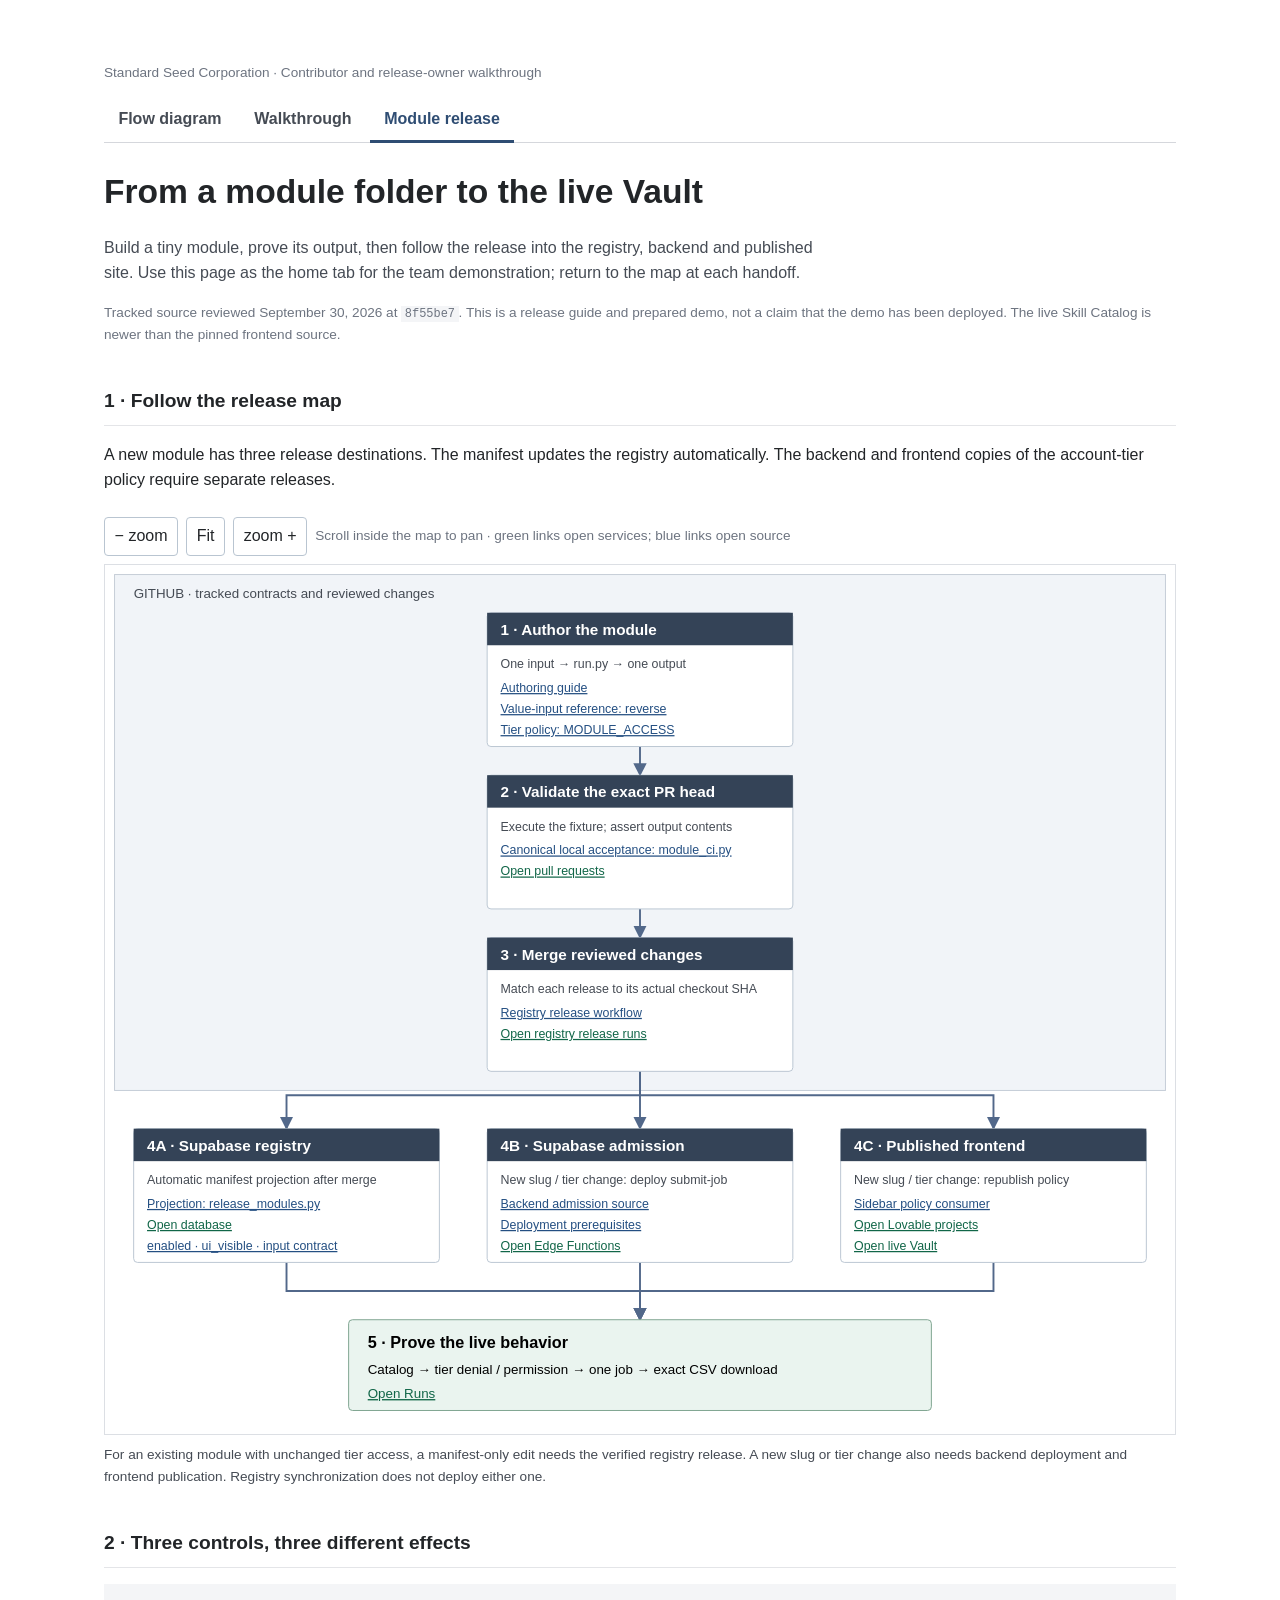
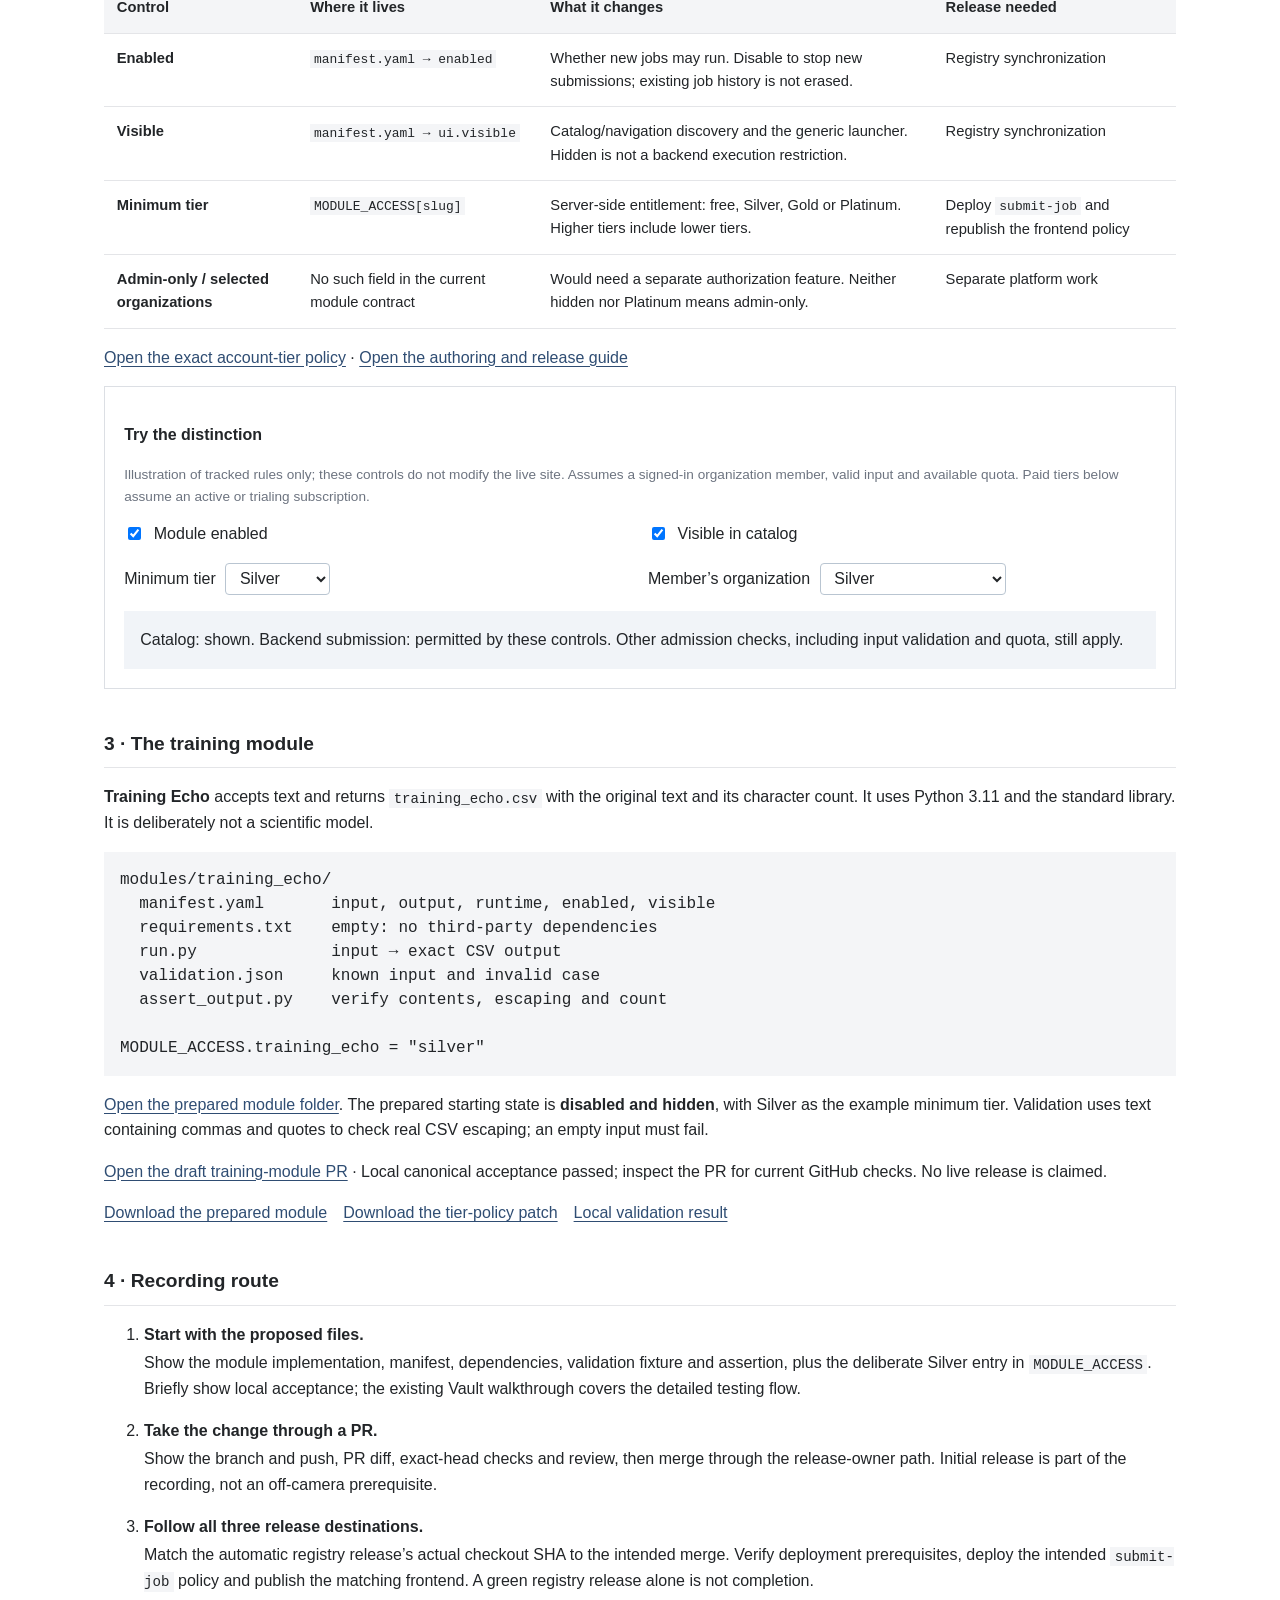
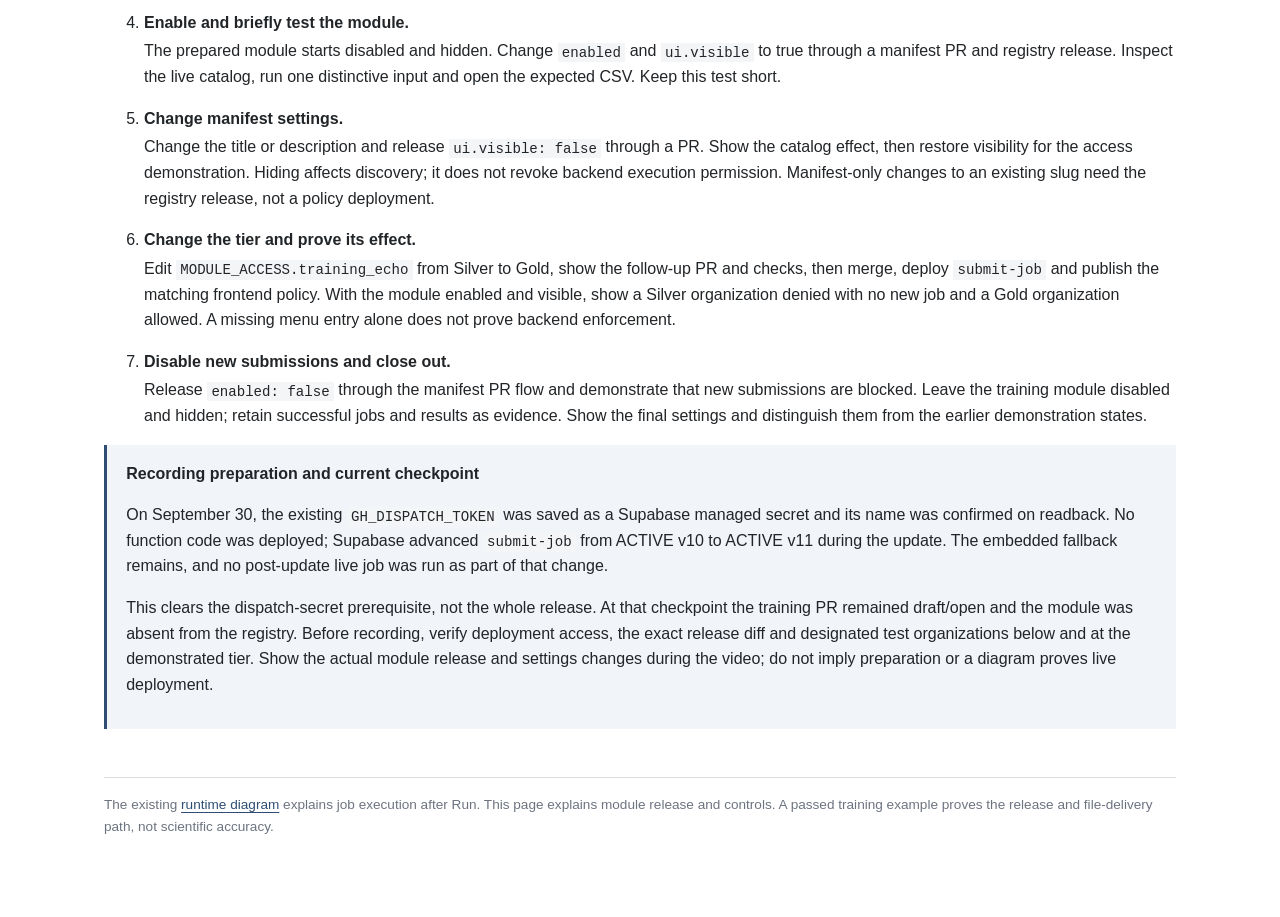
==== module-release.html @ 15306297 "Clarify module recording route and completed secret prerequisite" ====
<!doctype html><html lang="en"><head><meta charset="utf-8"><meta name="viewport" content="width=device-width,initial-scale=1"><title>SSC Vault · Module release</title><link rel="stylesheet" href="navigation.css"><style>*{box-sizing:border-box}html{color-scheme:light;scroll-behavior:smooth}body{margin:0;color:#222528;background:#fff;font:1rem/1.6 -apple-system,"Helvetica Neue",Arial,sans-serif}main{max-width:1120px;margin:auto;padding:3rem 1.5rem 5rem}h1{font-size:2.1rem;line-height:1.2}h2{font-size:1.2rem;border-bottom:1px solid #e4e5e8;padding-bottom:.5rem;margin-top:2.5rem}h3{font-size:1rem}a{color:#2f4d73;text-underline-offset:.2em}a:focus-visible,button:focus-visible,select:focus-visible{outline:3px solid #d79a2e;outline-offset:3px}.doc-label,.note{color:#6d7480;font-size:.85rem}.intro{max-width:80ch;color:#454b54}code,pre{font-family:ui-monospace,Consolas,monospace;background:#f4f5f7}code{font-size:.88em;padding:.12em .3em}pre{padding:1rem;overflow:auto;line-height:1.5}figure{margin:1.5rem 0}.toolbar{display:flex;gap:.5rem;align-items:center;flex-wrap:wrap}.viewport{overflow:auto;border:1px solid #dcdfe4;margin-top:.5rem}.viewport svg{display:block;width:100%;min-width:880px;font-family:inherit}button,select{font:inherit;padding:.35rem .6rem;border:1px solid #b9c5d1;border-radius:4px;background:white;color:#222528}button{cursor:pointer}figcaption{font-size:.85rem;color:#454b54;margin-top:.6rem}.table-wrap{overflow:auto}table{border-collapse:collapse;width:100%;font-size:.92rem}th,td{text-align:left;vertical-align:top;padding:.8rem;border-bottom:1px solid #e4e5e8}th{background:#f4f5f7}.callout{padding:1rem 1.2rem;background:#f1f4f8;border-left:3px solid #2f4d73}.controls{display:grid;grid-template-columns:repeat(2,minmax(0,1fr));gap:1rem}.controls label{display:flex;gap:.6rem;align-items:center;flex-wrap:wrap}.sandbox{border:1px solid #dcdfe4;padding:1.2rem}.result{margin:1rem 0 0;padding:1rem;background:#f1f4f8}.steps li{margin-bottom:1rem}.steps p{margin:.2rem 0}.source-links{display:flex;gap:1rem;flex-wrap:wrap}footer{border-top:1px solid #ddd;margin-top:3rem;padding-top:1rem;color:#6d7480;font-size:.85rem}@media(max-width:640px){main{padding:1.5rem 1rem}.controls{grid-template-columns:1fr}h1{font-size:1.7rem}.page-tabs{flex-wrap:wrap}}</style></head><body><main>
<p class="doc-label">Standard Seed Corporation · Contributor and release-owner walkthrough</p><nav class="page-tabs" aria-label="SSC Vault reference"><a href="./">Flow diagram</a><a href="walkthrough.html">Walkthrough</a><a href="module-release.html" aria-current="page">Module release</a></nav>
<h1>From a module folder to the live Vault</h1><p class="intro">Build a tiny module, prove its output, then follow the release into the registry, backend and published site. Use this page as the home tab for the team demonstration; return to the map at each handoff.</p>
<p class="note">Tracked source reviewed September 30, 2026 at <code>8f55be7</code>. This is a release guide and prepared demo, not a claim that the demo has been deployed. The live Skill Catalog is newer than the pinned frontend source.</p>
<h2>1 · Follow the release map</h2><p>A new module has three release destinations. The manifest updates the registry automatically. The backend and frontend copies of the account-tier policy require separate releases.</p>
<figure><div class="toolbar"><button id="zoom-out" aria-label="Zoom out">− zoom</button><button id="fit">Fit</button><button id="zoom-in" aria-label="Zoom in">zoom +</button><span class="note">Scroll inside the map to pan · green links open services; blue links open source</span></div><div class="viewport"><svg id="release-map" viewBox="0 0 1120 910" role="img" aria-labelledby="map-title map-desc" xmlns="http://www.w3.org/2000/svg"><title id="map-title">From module folder to a released Vault module</title><desc id="map-desc">Author and validate in GitHub, merge, then verify registry synchronization and separately deploy backend and publish frontend policy before testing the live Vault.</desc><defs><marker id="arrow" viewBox="0 0 10 10" refX="9" refY="5" markerWidth="7" markerHeight="7" orient="auto-start-reverse"><path d="M0 0L10 5L0 10z" fill="#52688a"/></marker></defs><rect x="10" y="10" width="1100" height="540" fill="#f1f4f8" stroke="#c4ccd6"/><text x="30" y="35" font-size="14" fill="#454b54">GITHUB · tracked contracts and reviewed changes</text><path d="M560 190V220" fill="none" stroke="#52688a" stroke-width="2" marker-end="url(#arrow)"/><path d="M560 360V390" fill="none" stroke="#52688a" stroke-width="2" marker-end="url(#arrow)"/><path d="M560 530V555H190V590" fill="none" stroke="#52688a" stroke-width="2" marker-end="url(#arrow)"/><path d="M560 530V590" fill="none" stroke="#52688a" stroke-width="2" marker-end="url(#arrow)"/><path d="M560 530V555H930V590" fill="none" stroke="#52688a" stroke-width="2" marker-end="url(#arrow)"/><path d="M190 730V760H560V790" fill="none" stroke="#52688a" stroke-width="2" marker-end="url(#arrow)"/><path d="M560 730V790" fill="none" stroke="#52688a" stroke-width="2" marker-end="url(#arrow)"/><path d="M930 730V760H560V790" fill="none" stroke="#52688a" stroke-width="2" marker-end="url(#arrow)"/><g transform="translate(400 50)"><rect width="320" height="140" rx="4" fill="white" stroke="#b9c5d1"/><rect width="320" height="34" fill="#344357"/><text x="14" y="23" fill="white" font-weight="700">1 · Author the module</text><text x="14" y="58" fill="#454b54" font-size="13">One input → run.py → one output</text><a href="https://github.com/Standard-Seed-Corporation/pixel-perfect-clone-47795/blob/8f55be7f6859bd78771414faa23f7e29c117cb82/modules/MODULE-AUTHORING-GUIDE.md" target="_blank" rel="noopener"><text x="14" y="83" fill="#244f82" text-decoration="underline" font-size="13">Authoring guide</text></a><a href="https://github.com/Standard-Seed-Corporation/pixel-perfect-clone-47795/tree/8f55be7f6859bd78771414faa23f7e29c117cb82/modules/reverse" target="_blank" rel="noopener"><text x="14" y="105" fill="#244f82" text-decoration="underline" font-size="13">Value-input reference: reverse</text></a><a href="https://github.com/Standard-Seed-Corporation/pixel-perfect-clone-47795/blob/8f55be7f6859bd78771414faa23f7e29c117cb82/supabase/functions/_shared/module-entitlements.ts" target="_blank" rel="noopener"><text x="14" y="127" fill="#244f82" text-decoration="underline" font-size="13">Tier policy: MODULE_ACCESS</text></a></g><g transform="translate(400 220)"><rect width="320" height="140" rx="4" fill="white" stroke="#b9c5d1"/><rect width="320" height="34" fill="#344357"/><text x="14" y="23" fill="white" font-weight="700">2 · Validate the exact PR head</text><text x="14" y="58" fill="#454b54" font-size="13">Execute the fixture; assert output contents</text><a href="https://github.com/Standard-Seed-Corporation/pixel-perfect-clone-47795/blob/8f55be7f6859bd78771414faa23f7e29c117cb82/scripts/module_ci.py" target="_blank" rel="noopener"><text x="14" y="83" fill="#244f82" text-decoration="underline" font-size="13">Canonical local acceptance: module_ci.py</text></a><a href="https://github.com/Standard-Seed-Corporation/pixel-perfect-clone-47795/pulls" target="_blank" rel="noopener"><text x="14" y="105" fill="#116648" text-decoration="underline" font-size="13">Open pull requests</text></a></g><g transform="translate(400 390)"><rect width="320" height="140" rx="4" fill="white" stroke="#b9c5d1"/><rect width="320" height="34" fill="#344357"/><text x="14" y="23" fill="white" font-weight="700">3 · Merge reviewed changes</text><text x="14" y="58" fill="#454b54" font-size="13">Match each release to its actual checkout SHA</text><a href="https://github.com/Standard-Seed-Corporation/pixel-perfect-clone-47795/blob/8f55be7f6859bd78771414faa23f7e29c117cb82/.github/workflows/release-modules.yml" target="_blank" rel="noopener"><text x="14" y="83" fill="#244f82" text-decoration="underline" font-size="13">Registry release workflow</text></a><a href="https://github.com/Standard-Seed-Corporation/pixel-perfect-clone-47795/actions/workflows/release-modules.yml" target="_blank" rel="noopener"><text x="14" y="105" fill="#116648" text-decoration="underline" font-size="13">Open registry release runs</text></a></g><g transform="translate(30 590)"><rect width="320" height="140" rx="4" fill="white" stroke="#b9c5d1"/><rect width="320" height="34" fill="#344357"/><text x="14" y="23" fill="white" font-weight="700">4A · Supabase registry</text><text x="14" y="58" fill="#454b54" font-size="13">Automatic manifest projection after merge</text><a href="https://github.com/Standard-Seed-Corporation/pixel-perfect-clone-47795/blob/8f55be7f6859bd78771414faa23f7e29c117cb82/scripts/release_modules.py" target="_blank" rel="noopener"><text x="14" y="83" fill="#244f82" text-decoration="underline" font-size="13">Projection: release_modules.py</text></a><a href="https://supabase.com/dashboard/project/knwmoomyvvfupbeotmcr/editor" target="_blank" rel="noopener"><text x="14" y="105" fill="#116648" text-decoration="underline" font-size="13">Open database</text></a><a href="#controls" target="_blank" rel="noopener"><text x="14" y="127" fill="#244f82" text-decoration="underline" font-size="13">enabled · ui_visible · input contract</text></a></g><g transform="translate(400 590)"><rect width="320" height="140" rx="4" fill="white" stroke="#b9c5d1"/><rect width="320" height="34" fill="#344357"/><text x="14" y="23" fill="white" font-weight="700">4B · Supabase admission</text><text x="14" y="58" fill="#454b54" font-size="13">New slug / tier change: deploy submit-job</text><a href="https://github.com/Standard-Seed-Corporation/pixel-perfect-clone-47795/blob/8f55be7f6859bd78771414faa23f7e29c117cb82/supabase/functions/submit-job/index.ts" target="_blank" rel="noopener"><text x="14" y="83" fill="#244f82" text-decoration="underline" font-size="13">Backend admission source</text></a><a href="https://github.com/Standard-Seed-Corporation/pixel-perfect-clone-47795/blob/8f55be7f6859bd78771414faa23f7e29c117cb82/supabase/README.md" target="_blank" rel="noopener"><text x="14" y="105" fill="#244f82" text-decoration="underline" font-size="13">Deployment prerequisites</text></a><a href="https://supabase.com/dashboard/project/knwmoomyvvfupbeotmcr/functions" target="_blank" rel="noopener"><text x="14" y="127" fill="#116648" text-decoration="underline" font-size="13">Open Edge Functions</text></a></g><g transform="translate(770 590)"><rect width="320" height="140" rx="4" fill="white" stroke="#b9c5d1"/><rect width="320" height="34" fill="#344357"/><text x="14" y="23" fill="white" font-weight="700">4C · Published frontend</text><text x="14" y="58" fill="#454b54" font-size="13">New slug / tier change: republish policy</text><a href="https://github.com/Standard-Seed-Corporation/pixel-perfect-clone-47795/blob/8f55be7f6859bd78771414faa23f7e29c117cb82/src/components/app-sidebar.tsx" target="_blank" rel="noopener"><text x="14" y="83" fill="#244f82" text-decoration="underline" font-size="13">Sidebar policy consumer</text></a><a href="https://lovable.dev/projects" target="_blank" rel="noopener"><text x="14" y="105" fill="#116648" text-decoration="underline" font-size="13">Open Lovable projects</text></a><a href="https://standardseedvault.com/vault/skills" target="_blank" rel="noopener"><text x="14" y="127" fill="#116648" text-decoration="underline" font-size="13">Open live Vault</text></a></g><rect x="255" y="790" width="610" height="95" rx="4" fill="#eaf4ef" stroke="#7ca28e"/><text x="275" y="820" font-size="17" font-weight="700">5 · Prove the live behavior</text><text x="275" y="847" font-size="14">Catalog → tier denial / permission → one job → exact CSV download</text><a href="https://standardseedvault.com/vault/runs" target="_blank" rel="noopener"><text x="275" y="872" fill="#116648" text-decoration="underline" font-size="14">Open Runs</text></a></svg></div><figcaption>For an existing module with unchanged tier access, a manifest-only edit needs the verified registry release. A new slug or tier change also needs backend deployment and frontend publication. Registry synchronization does not deploy either one.</figcaption></figure>
<h2 id="controls">2 · Three controls, three different effects</h2>
<div class="table-wrap"><table><thead><tr><th>Control</th><th>Where it lives</th><th>What it changes</th><th>Release needed</th></tr></thead><tbody>
<tr><td><strong>Enabled</strong></td><td><code>manifest.yaml → enabled</code></td><td>Whether new jobs may run. Disable to stop new submissions; existing job history is not erased.</td><td>Registry synchronization</td></tr>
<tr><td><strong>Visible</strong></td><td><code>manifest.yaml → ui.visible</code></td><td>Catalog/navigation discovery and the generic launcher. Hidden is not a backend execution restriction.</td><td>Registry synchronization</td></tr>
<tr><td><strong>Minimum tier</strong></td><td><code>MODULE_ACCESS[slug]</code></td><td>Server-side entitlement: free, Silver, Gold or Platinum. Higher tiers include lower tiers.</td><td>Deploy <code>submit-job</code> and republish the frontend policy</td></tr>
<tr><td><strong>Admin-only / selected organizations</strong></td><td>No such field in the current module contract</td><td>Would need a separate authorization feature. Neither hidden nor Platinum means admin-only.</td><td>Separate platform work</td></tr></tbody></table></div>
<p><a href="https://github.com/Standard-Seed-Corporation/pixel-perfect-clone-47795/blob/8f55be7f6859bd78771414faa23f7e29c117cb82/supabase/functions/_shared/module-entitlements.ts" target="_blank" rel="noopener">Open the exact account-tier policy</a> · <a href="https://github.com/Standard-Seed-Corporation/pixel-perfect-clone-47795/blob/8f55be7f6859bd78771414faa23f7e29c117cb82/modules/MODULE-AUTHORING-GUIDE.md" target="_blank" rel="noopener">Open the authoring and release guide</a></p>
<div class="sandbox"><h3>Try the distinction</h3><p class="note">Illustration of tracked rules only; these controls do not modify the live site. Assumes a signed-in organization member, valid input and available quota. Paid tiers below assume an active or trialing subscription.</p>
<div class="controls"><label><input id="enabled" type="checkbox" checked> Module enabled</label><label><input id="visible" type="checkbox" checked> Visible in catalog</label><label>Minimum tier <select id="required"><option value="0">Free</option><option value="1" selected>Silver</option><option value="2">Gold</option><option value="3">Platinum</option></select></label><label>Member’s organization <select id="held"><option value="0">No paid subscription</option><option value="1" selected>Silver</option><option value="2">Gold</option><option value="3">Platinum</option></select></label></div><p id="control-result" class="result" role="status"></p></div>
<h2>3 · The training module</h2><p><strong>Training Echo</strong> accepts text and returns <code>training_echo.csv</code> with the original text and its character count. It uses Python 3.11 and the standard library. It is deliberately not a scientific model.</p>
<pre>modules/training_echo/
  manifest.yaml       input, output, runtime, enabled, visible
  requirements.txt    empty: no third-party dependencies
  run.py              input → exact CSV output
  validation.json     known input and invalid case
  assert_output.py    verify contents, escaping and count

MODULE_ACCESS.training_echo = "silver"</pre>
<p><a href="https://github.com/Standard-Seed-Corporation/pixel-perfect-clone-47795/tree/5673649e63510ae8620a4795a1fe4abb78c19a4d/modules/training_echo" target="_blank" rel="noopener">Open the prepared module folder</a>. The prepared starting state is <strong>disabled and hidden</strong>, with Silver as the example minimum tier. Validation uses text containing commas and quotes to check real CSV escaping; an empty input must fail.</p>
<p><a href="https://github.com/Standard-Seed-Corporation/pixel-perfect-clone-47795/pull/54" target="_blank" rel="noopener">Open the draft training-module PR</a> · Local canonical acceptance passed; inspect the PR for current GitHub checks. No live release is claimed.</p><p class="source-links"><a href="examples/training_echo.zip" download>Download the prepared module</a><a href="examples/training-echo-access.patch" download>Download the tier-policy patch</a><a href="examples/training-echo-validation.json">Local validation result</a></p>
<h2>4 · Recording route</h2><ol class="steps">
<li><strong>Start with the proposed files.</strong><p>Show the module implementation, manifest, dependencies, validation fixture and assertion, plus the deliberate Silver entry in <code>MODULE_ACCESS</code>. Briefly show local acceptance; the existing Vault walkthrough covers the detailed testing flow.</p></li>
<li><strong>Take the change through a PR.</strong><p>Show the branch and push, PR diff, exact-head checks and review, then merge through the release-owner path. Initial release is part of the recording, not an off-camera prerequisite.</p></li>
<li><strong>Follow all three release destinations.</strong><p>Match the automatic registry release’s actual checkout SHA to the intended merge. Verify deployment prerequisites, deploy the intended <code>submit-job</code> policy and publish the matching frontend. A green registry release alone is not completion.</p></li>
<li><strong>Enable and briefly test the module.</strong><p>The prepared module starts disabled and hidden. Change <code>enabled</code> and <code>ui.visible</code> to true through a manifest PR and registry release. Inspect the live catalog, run one distinctive input and open the expected CSV. Keep this test short.</p></li>
<li><strong>Change manifest settings.</strong><p>Change the title or description and release <code>ui.visible: false</code> through a PR. Show the catalog effect, then restore visibility for the access demonstration. Hiding affects discovery; it does not revoke backend execution permission. Manifest-only changes to an existing slug need the registry release, not a policy deployment.</p></li>
<li><strong>Change the tier and prove its effect.</strong><p>Edit <code>MODULE_ACCESS.training_echo</code> from Silver to Gold, show the follow-up PR and checks, then merge, deploy <code>submit-job</code> and publish the matching frontend policy. With the module enabled and visible, show a Silver organization denied with no new job and a Gold organization allowed. A missing menu entry alone does not prove backend enforcement.</p></li>
<li><strong>Disable new submissions and close out.</strong><p>Release <code>enabled: false</code> through the manifest PR flow and demonstrate that new submissions are blocked. Leave the training module disabled and hidden; retain successful jobs and results as evidence. Show the final settings and distinguish them from the earlier demonstration states.</p></li>
</ol><div class="callout"><strong>Recording preparation and current checkpoint</strong><p>On September 30, the existing <code>GH_DISPATCH_TOKEN</code> was saved as a Supabase managed secret and its name was confirmed on readback. No function code was deployed; Supabase advanced <code>submit-job</code> from ACTIVE v10 to ACTIVE v11 during the update. The embedded fallback remains, and no post-update live job was run as part of that change.</p><p>This clears the dispatch-secret prerequisite, not the whole release. At that checkpoint the training PR remained draft/open and the module was absent from the registry. Before recording, verify deployment access, the exact release diff and designated test organizations below and at the demonstrated tier. Show the actual module release and settings changes during the video; do not imply preparation or a diagram proves live deployment.</p></div>
<footer>The existing <a href="./">runtime diagram</a> explains job execution after Run. This page explains module release and controls. A passed training example proves the release and file-delivery path, not scientific accuracy.</footer>
</main><script src="module-release.js"></script></body></html>
---- navigation.css ----
.page-tabs {
  display: flex;
  flex-wrap: wrap;
  gap: .25rem;
  margin: 0 0 1.8rem;
  border-bottom: 1px solid #d5d7dc;
}
.page-tabs a {
  padding: .55rem .9rem;
  color: #454b54;
  text-decoration: none;
  border-bottom: 3px solid transparent;
  margin-bottom: -1px;
  font-weight: 600;
}
.page-tabs a:hover { color: #2f4d73; background: #f4f5f7; }
.page-tabs a[aria-current="page"] { color: #2f4d73; border-bottom-color: #2f4d73; }
.page-tabs a:focus-visible { outline: 3px solid #d79a2e; outline-offset: 3px; }
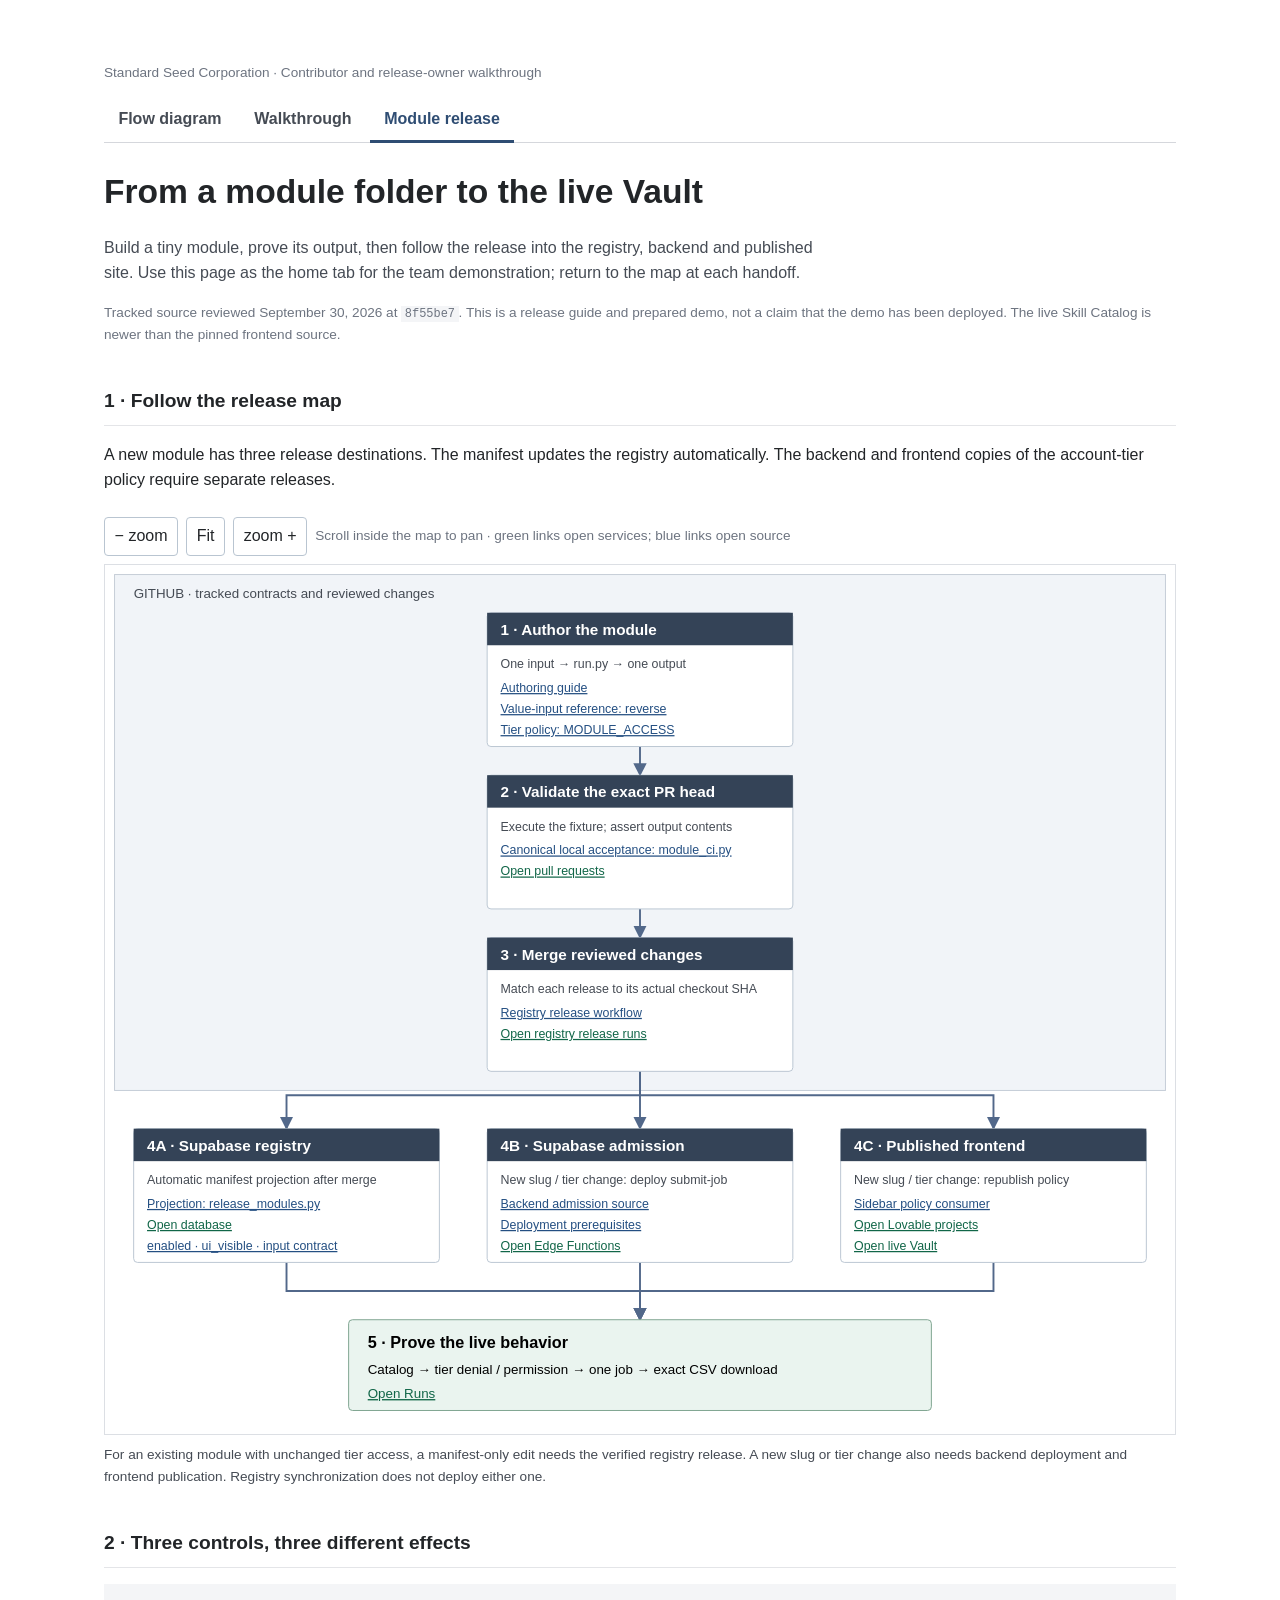
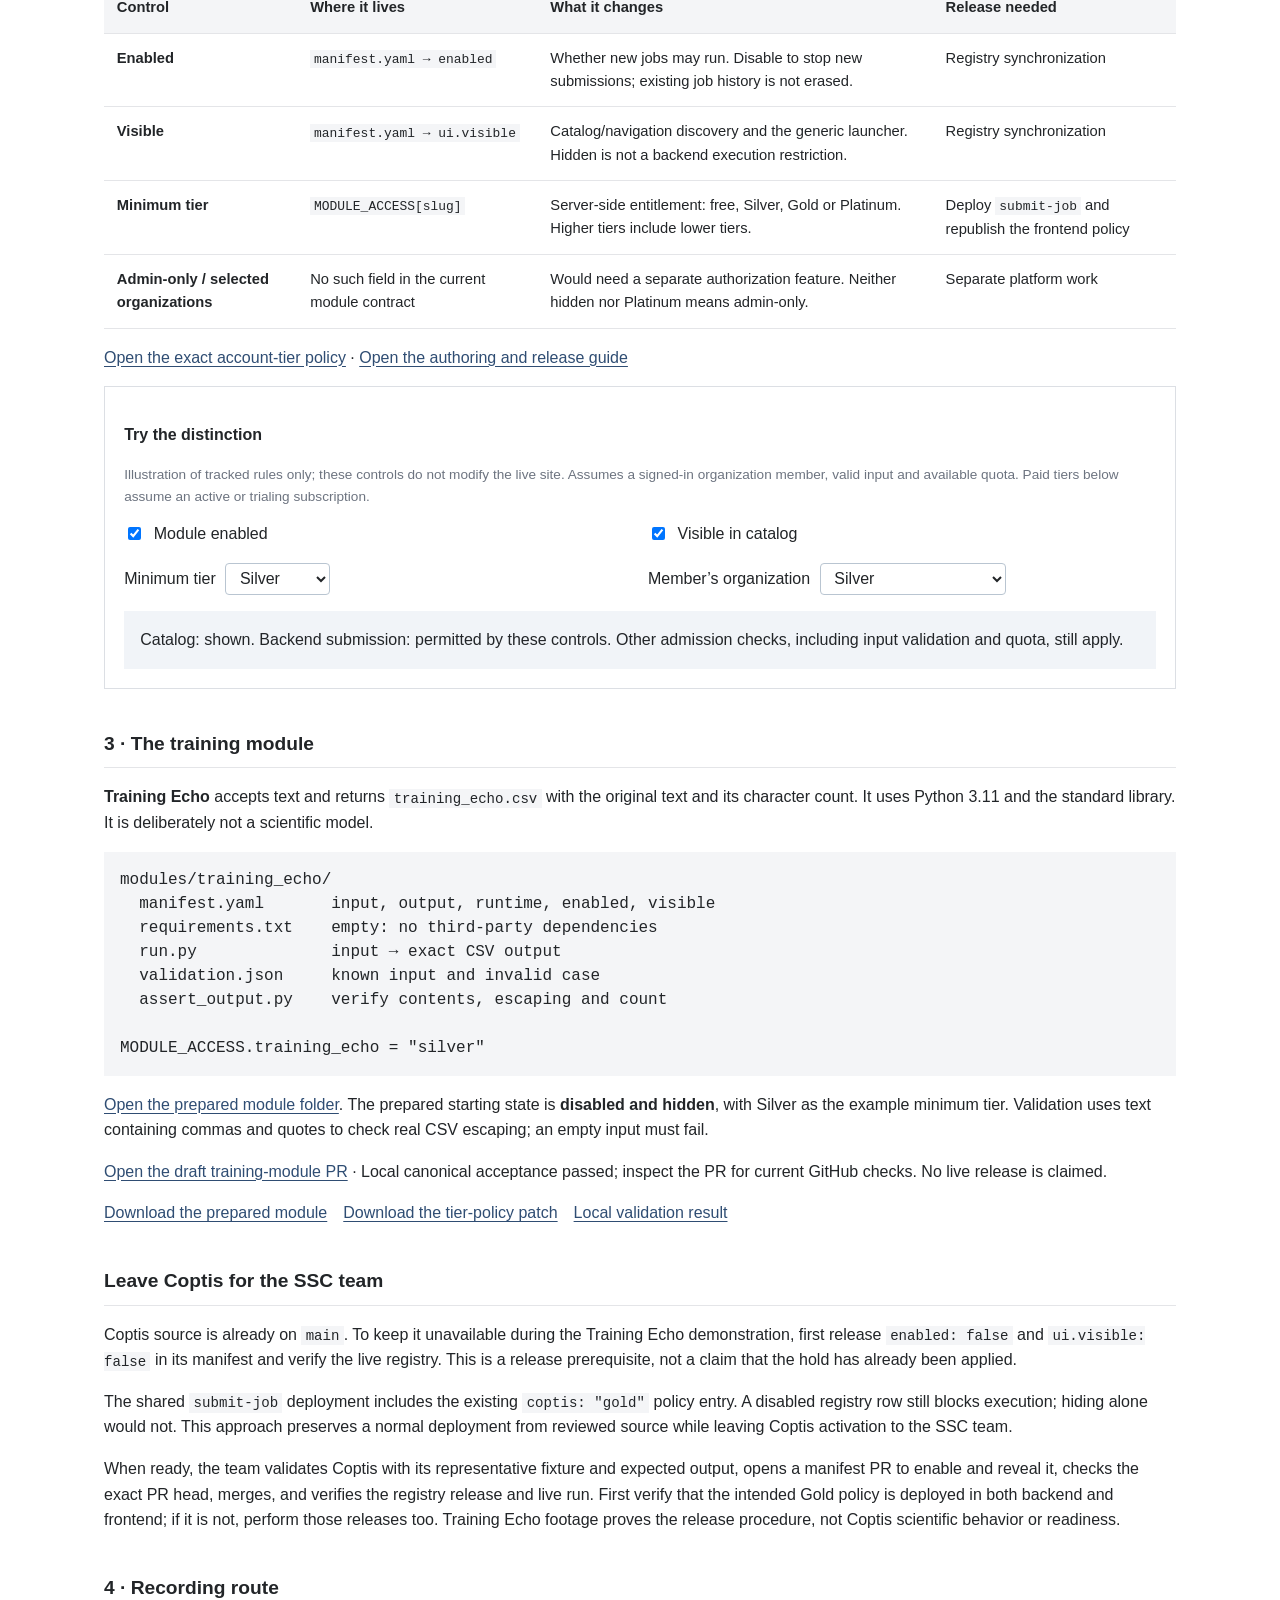
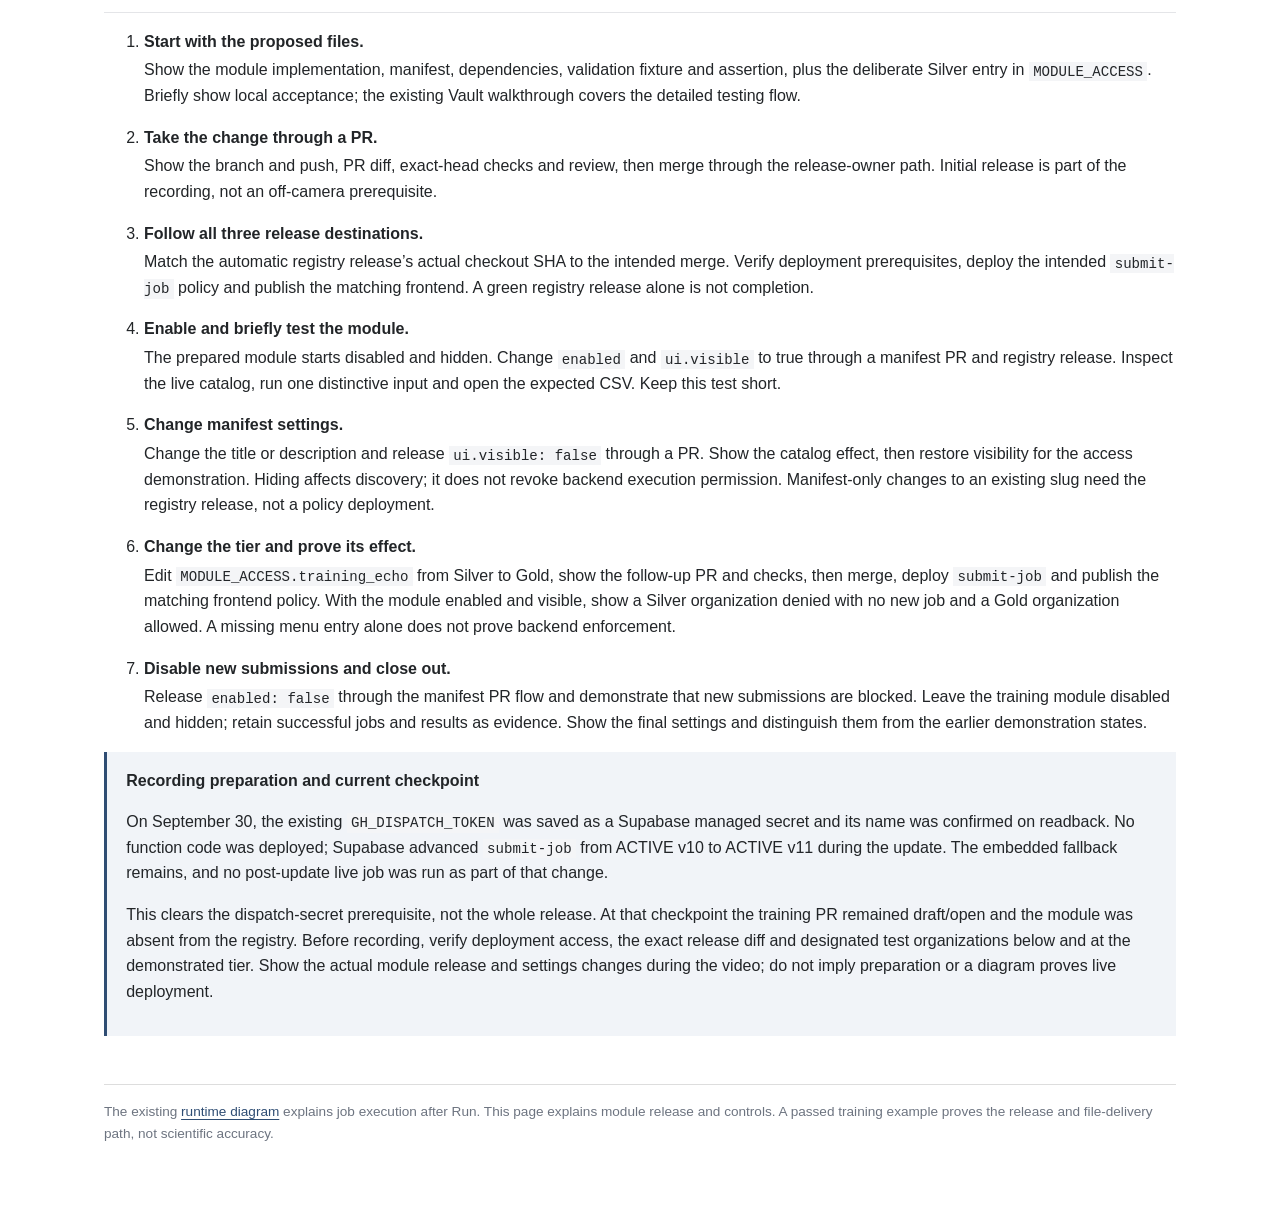
==== commit 12060177: "Explain Coptis activation as a separate SSC team release" ====
--- a/module-release.html
+++ b/module-release.html
@@ -24,6 +24,10 @@
 MODULE_ACCESS.training_echo = "silver"</pre>
 <p><a href="https://github.com/Standard-Seed-Corporation/pixel-perfect-clone-47795/tree/5673649e63510ae8620a4795a1fe4abb78c19a4d/modules/training_echo" target="_blank" rel="noopener">Open the prepared module folder</a>. The prepared starting state is <strong>disabled and hidden</strong>, with Silver as the example minimum tier. Validation uses text containing commas and quotes to check real CSV escaping; an empty input must fail.</p>
 <p><a href="https://github.com/Standard-Seed-Corporation/pixel-perfect-clone-47795/pull/54" target="_blank" rel="noopener">Open the draft training-module PR</a> · Local canonical acceptance passed; inspect the PR for current GitHub checks. No live release is claimed.</p><p class="source-links"><a href="examples/training_echo.zip" download>Download the prepared module</a><a href="examples/training-echo-access.patch" download>Download the tier-policy patch</a><a href="examples/training-echo-validation.json">Local validation result</a></p>
+<h2 id="coptis-release">Leave Coptis for the SSC team</h2>
+<p>Coptis source is already on <code>main</code>. To keep it unavailable during the Training Echo demonstration, first release <code>enabled: false</code> and <code>ui.visible: false</code> in its manifest and verify the live registry. This is a release prerequisite, not a claim that the hold has already been applied.</p>
+<p>The shared <code>submit-job</code> deployment includes the existing <code>coptis: "gold"</code> policy entry. A disabled registry row still blocks execution; hiding alone would not. This approach preserves a normal deployment from reviewed source while leaving Coptis activation to the SSC team.</p>
+<p>When ready, the team validates Coptis with its representative fixture and expected output, opens a manifest PR to enable and reveal it, checks the exact PR head, merges, and verifies the registry release and live run. First verify that the intended Gold policy is deployed in both backend and frontend; if it is not, perform those releases too. Training Echo footage proves the release procedure, not Coptis scientific behavior or readiness.</p>
 <h2>4 · Recording route</h2><ol class="steps">
 <li><strong>Start with the proposed files.</strong><p>Show the module implementation, manifest, dependencies, validation fixture and assertion, plus the deliberate Silver entry in <code>MODULE_ACCESS</code>. Briefly show local acceptance; the existing Vault walkthrough covers the detailed testing flow.</p></li>
 <li><strong>Take the change through a PR.</strong><p>Show the branch and push, PR diff, exact-head checks and review, then merge through the release-owner path. Initial release is part of the recording, not an off-camera prerequisite.</p></li>
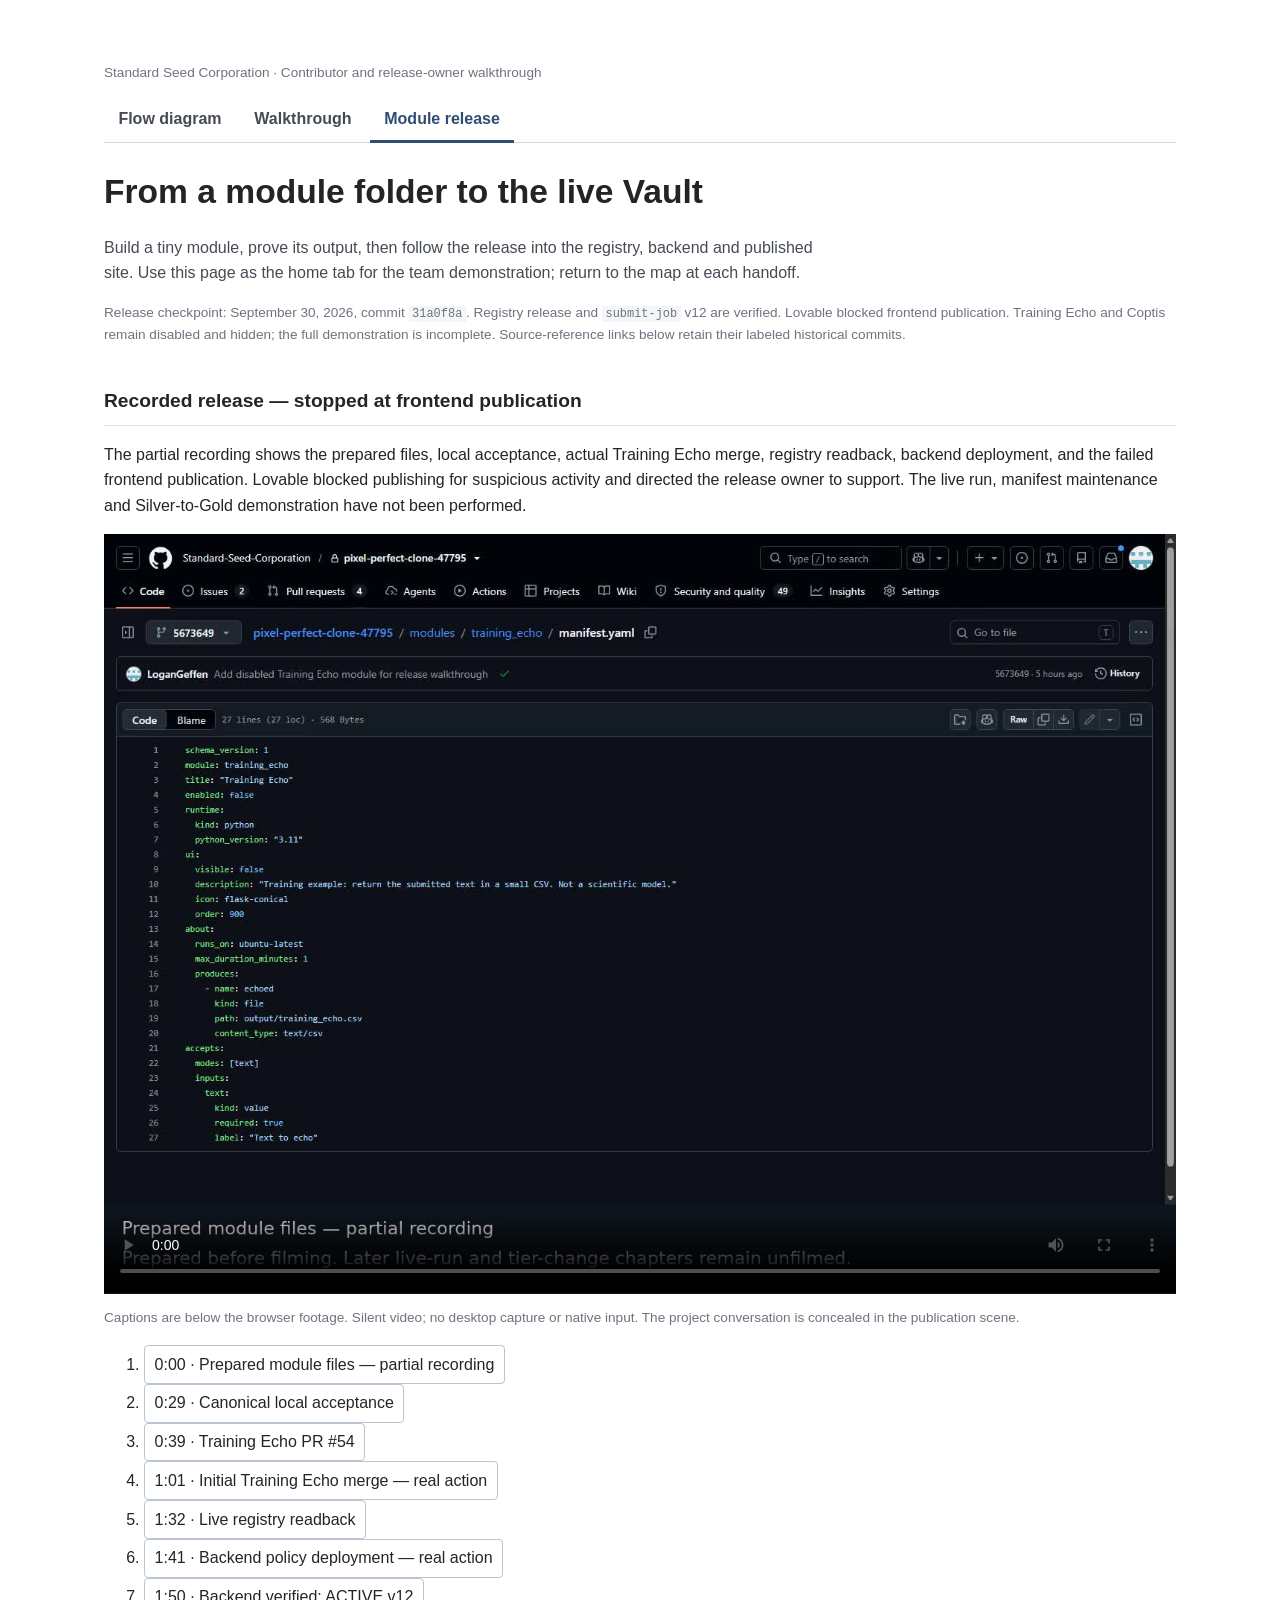
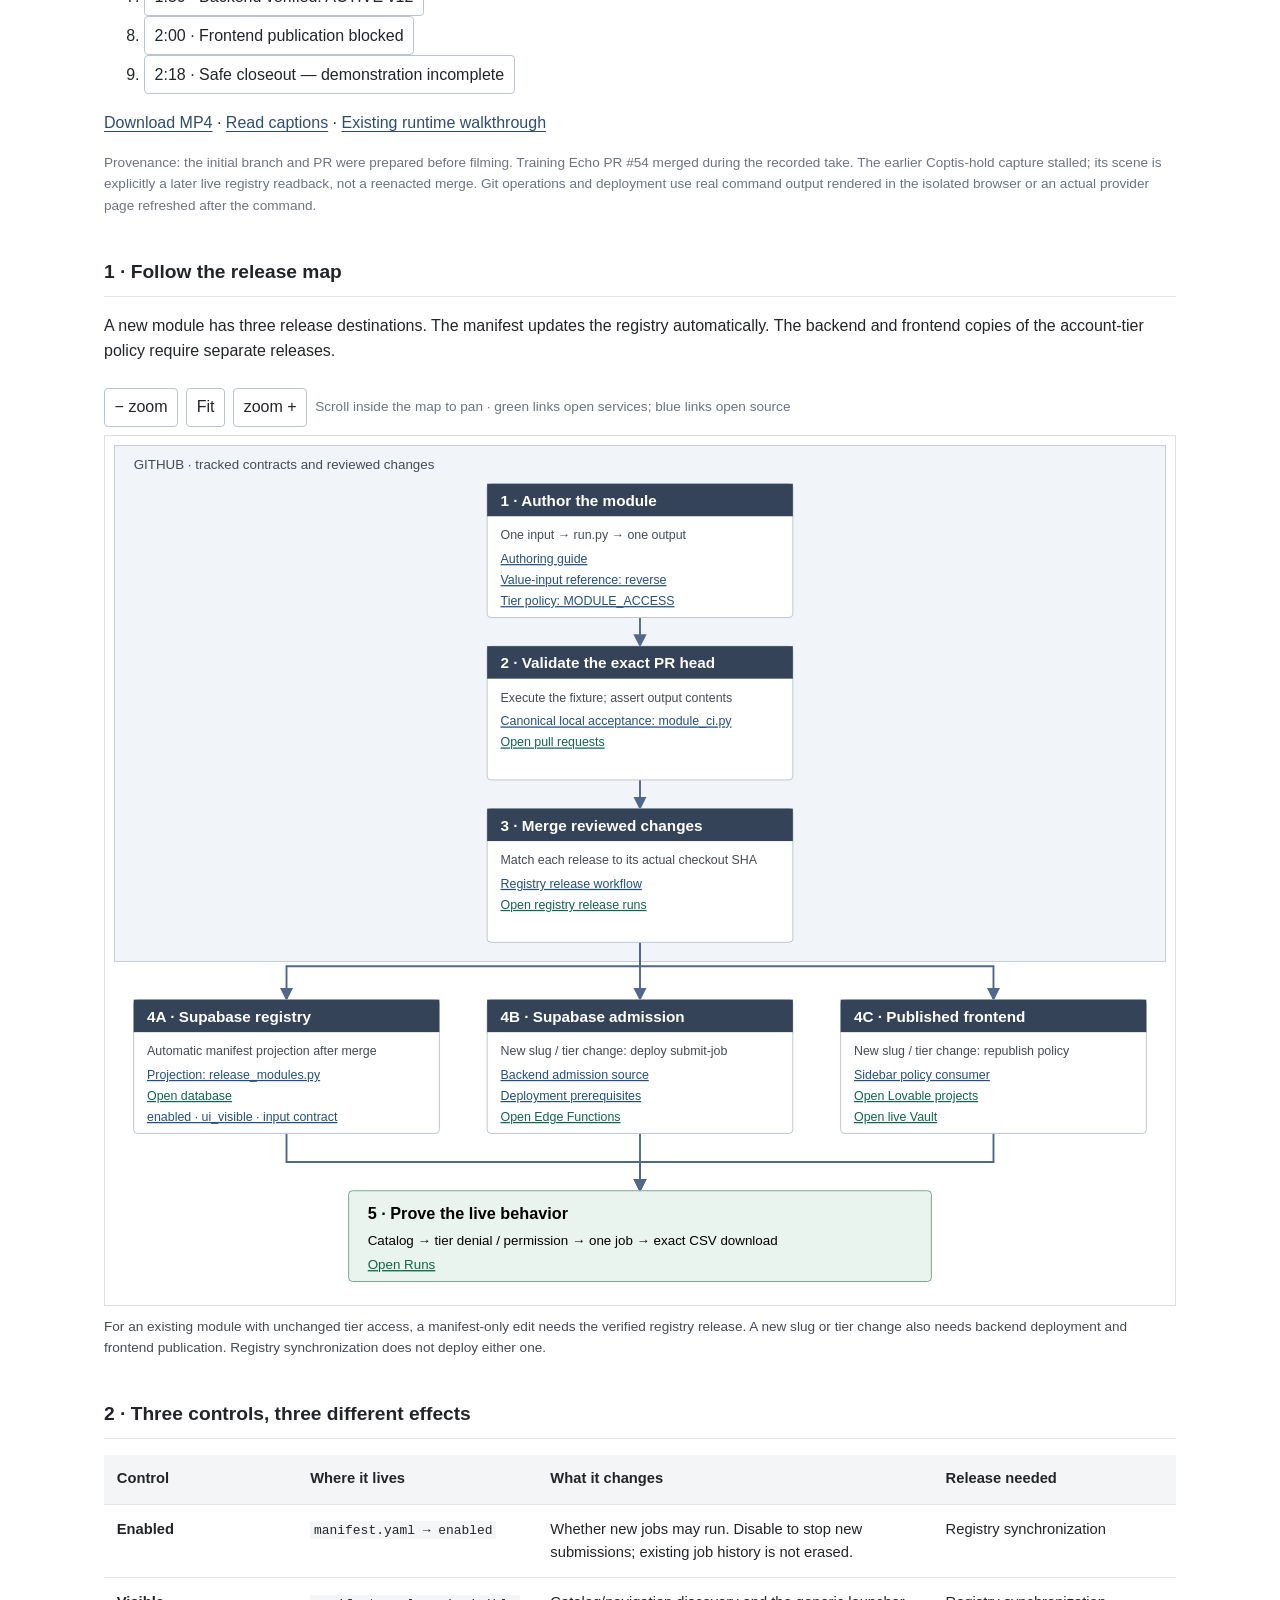
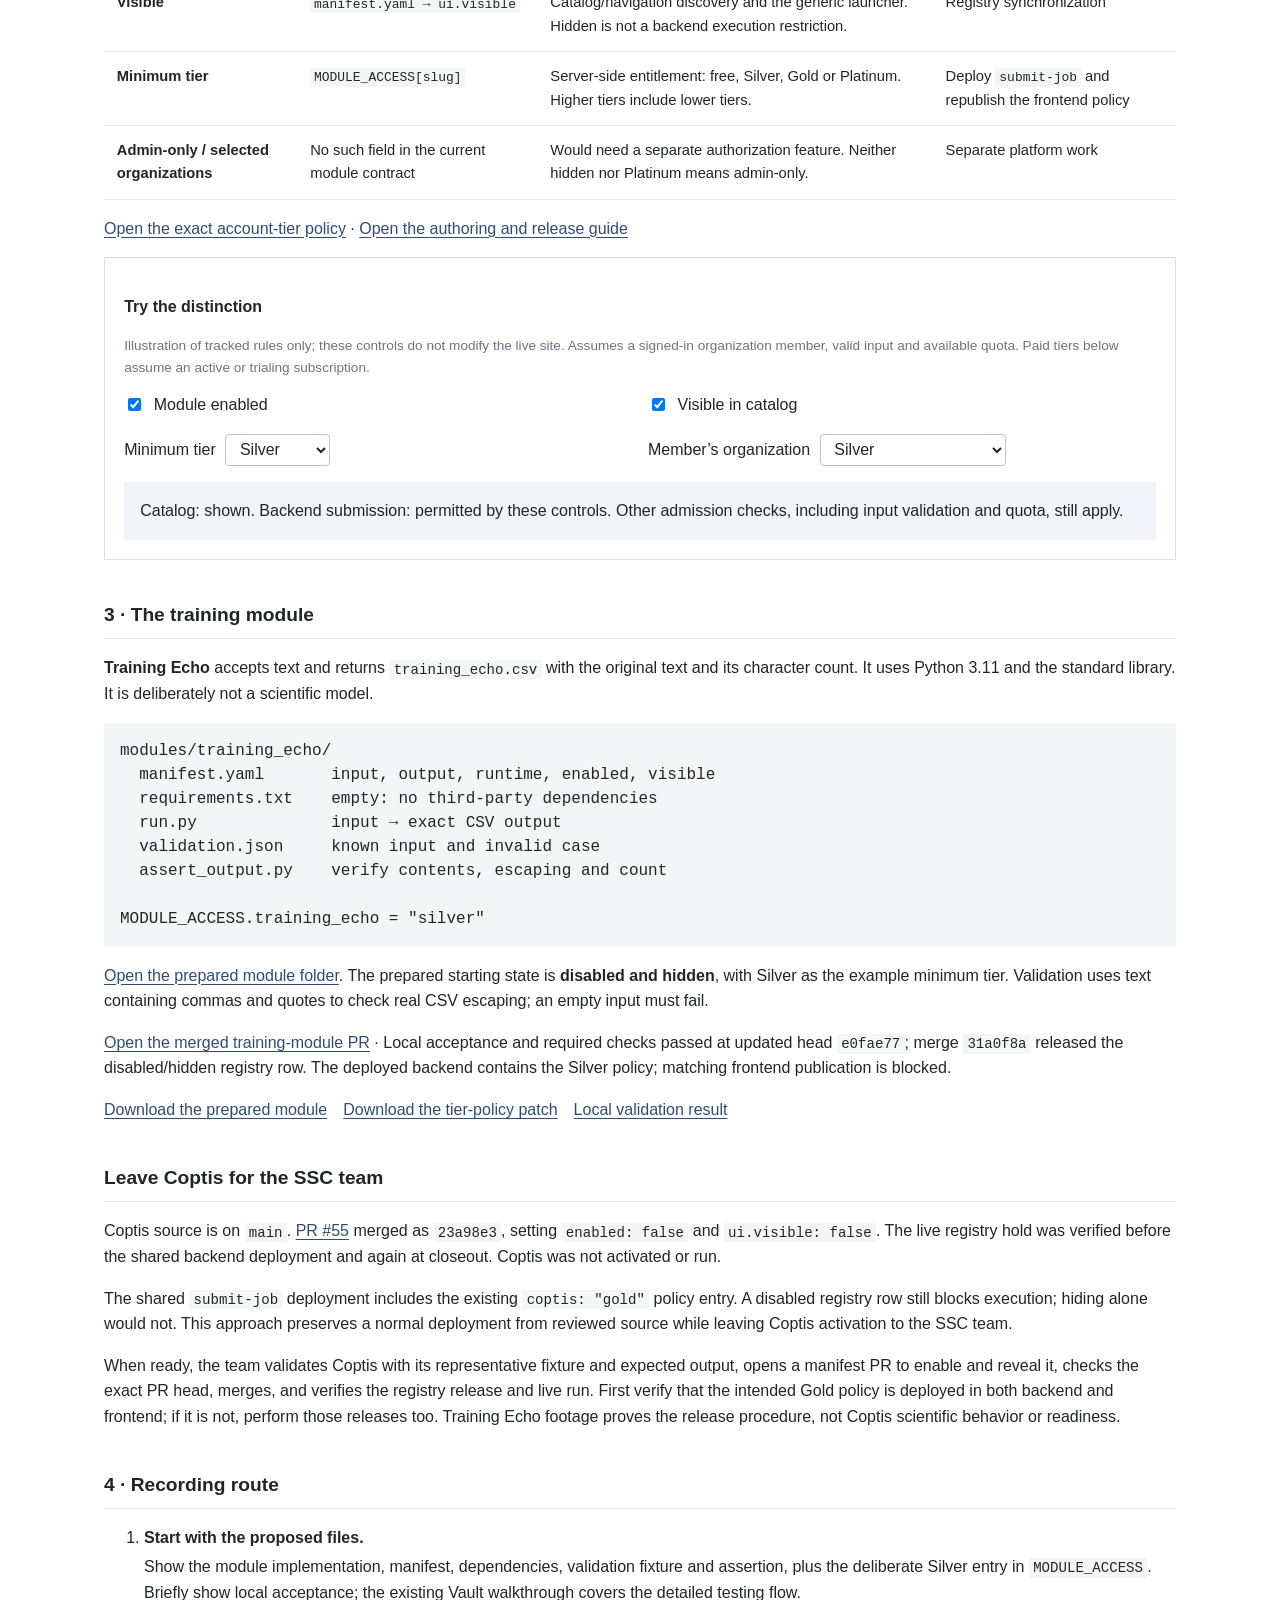
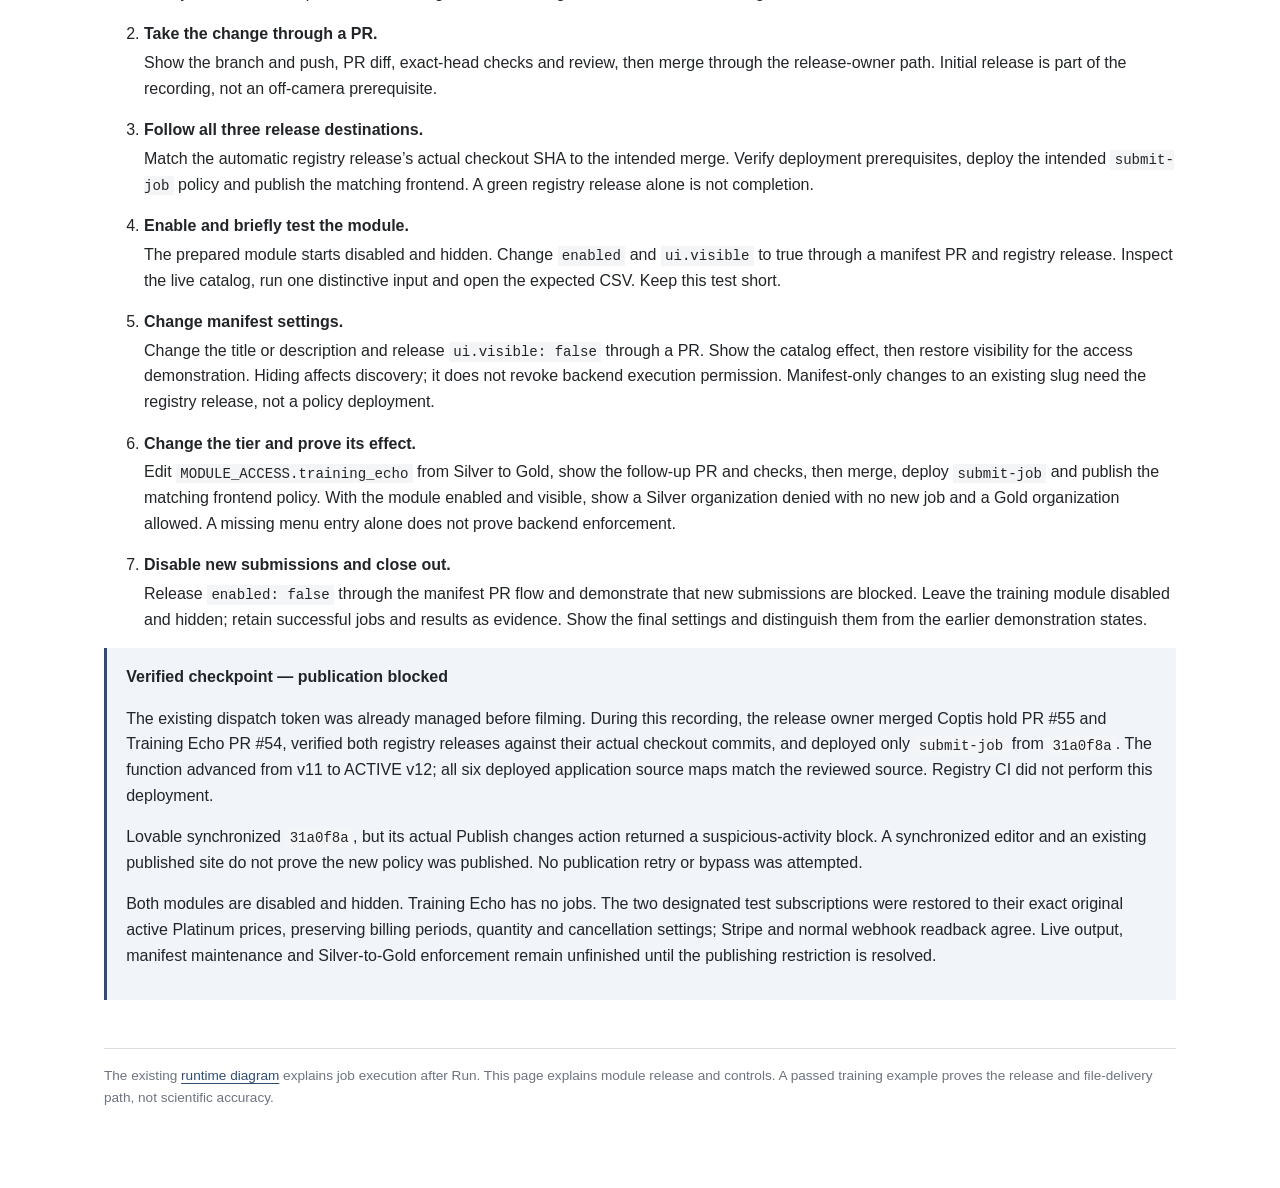
==== commit aff6a87c: "Publish partial module release recording and blocked-release checkpoint" ====
--- a/module-release.html
+++ b/module-release.html
@@ -1,7 +1,21 @@
 <!doctype html><html lang="en"><head><meta charset="utf-8"><meta name="viewport" content="width=device-width,initial-scale=1"><title>SSC Vault · Module release</title><link rel="stylesheet" href="navigation.css"><style>*{box-sizing:border-box}html{color-scheme:light;scroll-behavior:smooth}body{margin:0;color:#222528;background:#fff;font:1rem/1.6 -apple-system,"Helvetica Neue",Arial,sans-serif}main{max-width:1120px;margin:auto;padding:3rem 1.5rem 5rem}h1{font-size:2.1rem;line-height:1.2}h2{font-size:1.2rem;border-bottom:1px solid #e4e5e8;padding-bottom:.5rem;margin-top:2.5rem}h3{font-size:1rem}a{color:#2f4d73;text-underline-offset:.2em}a:focus-visible,button:focus-visible,select:focus-visible{outline:3px solid #d79a2e;outline-offset:3px}.doc-label,.note{color:#6d7480;font-size:.85rem}.intro{max-width:80ch;color:#454b54}code,pre{font-family:ui-monospace,Consolas,monospace;background:#f4f5f7}code{font-size:.88em;padding:.12em .3em}pre{padding:1rem;overflow:auto;line-height:1.5}figure{margin:1.5rem 0}.toolbar{display:flex;gap:.5rem;align-items:center;flex-wrap:wrap}.viewport{overflow:auto;border:1px solid #dcdfe4;margin-top:.5rem}.viewport svg{display:block;width:100%;min-width:880px;font-family:inherit}button,select{font:inherit;padding:.35rem .6rem;border:1px solid #b9c5d1;border-radius:4px;background:white;color:#222528}button{cursor:pointer}figcaption{font-size:.85rem;color:#454b54;margin-top:.6rem}.table-wrap{overflow:auto}table{border-collapse:collapse;width:100%;font-size:.92rem}th,td{text-align:left;vertical-align:top;padding:.8rem;border-bottom:1px solid #e4e5e8}th{background:#f4f5f7}.callout{padding:1rem 1.2rem;background:#f1f4f8;border-left:3px solid #2f4d73}.controls{display:grid;grid-template-columns:repeat(2,minmax(0,1fr));gap:1rem}.controls label{display:flex;gap:.6rem;align-items:center;flex-wrap:wrap}.sandbox{border:1px solid #dcdfe4;padding:1.2rem}.result{margin:1rem 0 0;padding:1rem;background:#f1f4f8}.steps li{margin-bottom:1rem}.steps p{margin:.2rem 0}.source-links{display:flex;gap:1rem;flex-wrap:wrap}footer{border-top:1px solid #ddd;margin-top:3rem;padding-top:1rem;color:#6d7480;font-size:.85rem}@media(max-width:640px){main{padding:1.5rem 1rem}.controls{grid-template-columns:1fr}h1{font-size:1.7rem}.page-tabs{flex-wrap:wrap}}</style></head><body><main>
 <p class="doc-label">Standard Seed Corporation · Contributor and release-owner walkthrough</p><nav class="page-tabs" aria-label="SSC Vault reference"><a href="./">Flow diagram</a><a href="walkthrough.html">Walkthrough</a><a href="module-release.html" aria-current="page">Module release</a></nav>
 <h1>From a module folder to the live Vault</h1><p class="intro">Build a tiny module, prove its output, then follow the release into the registry, backend and published site. Use this page as the home tab for the team demonstration; return to the map at each handoff.</p>
-<p class="note">Tracked source reviewed September 30, 2026 at <code>8f55be7</code>. This is a release guide and prepared demo, not a claim that the demo has been deployed. The live Skill Catalog is newer than the pinned frontend source.</p>
+<p class="note">Release checkpoint: September 30, 2026, commit <code>31a0f8a</code>. Registry release and <code>submit-job</code> v12 are verified. Lovable blocked frontend publication. Training Echo and Coptis remain disabled and hidden; the full demonstration is incomplete. Source-reference links below retain their labeled historical commits.</p>
+<section id="recording" aria-labelledby="recording-title">
+<h2 id="recording-title">Recorded release — stopped at frontend publication</h2>
+<p>The partial recording shows the prepared files, local acceptance, actual Training Echo merge, registry readback, backend deployment, and the failed frontend publication. Lovable blocked publishing for suspicious activity and directed the release owner to support. The live run, manifest maintenance and Silver-to-Gold demonstration have not been performed.</p>
+<video id="module-release-video" controls preload="metadata" playsinline poster="media/module-release-partial-poster.jpg" style="display:block;width:100%;background:#101820" aria-label="Partial SSC module-release recording">
+<source src="media/ssc-module-release-partial.mp4" type="video/mp4">
+<track kind="captions" src="media/ssc-module-release-partial.vtt" srclang="en" label="English">
+<track kind="chapters" src="media/module-release-partial-chapters.vtt" srclang="en" label="Chapters">
+<a href="media/ssc-module-release-partial.mp4">Download the partial recording</a>
+</video>
+<p class="note">Captions are below the browser footage. Silent video; no desktop capture or native input. The project conversation is concealed in the publication scene.</p>
+<ol id="module-video-chapters"></ol>
+<p><a href="media/ssc-module-release-partial.mp4" download>Download MP4</a> · <a href="media/ssc-module-release-partial.vtt">Read captions</a> · <a href="walkthrough.html">Existing runtime walkthrough</a></p>
+<p class="note">Provenance: the initial branch and PR were prepared before filming. Training Echo PR #54 merged during the recorded take. The earlier Coptis-hold capture stalled; its scene is explicitly a later live registry readback, not a reenacted merge. Git operations and deployment use real command output rendered in the isolated browser or an actual provider page refreshed after the command.</p>
+</section>
 <h2>1 · Follow the release map</h2><p>A new module has three release destinations. The manifest updates the registry automatically. The backend and frontend copies of the account-tier policy require separate releases.</p>
 <figure><div class="toolbar"><button id="zoom-out" aria-label="Zoom out">− zoom</button><button id="fit">Fit</button><button id="zoom-in" aria-label="Zoom in">zoom +</button><span class="note">Scroll inside the map to pan · green links open services; blue links open source</span></div><div class="viewport"><svg id="release-map" viewBox="0 0 1120 910" role="img" aria-labelledby="map-title map-desc" xmlns="http://www.w3.org/2000/svg"><title id="map-title">From module folder to a released Vault module</title><desc id="map-desc">Author and validate in GitHub, merge, then verify registry synchronization and separately deploy backend and publish frontend policy before testing the live Vault.</desc><defs><marker id="arrow" viewBox="0 0 10 10" refX="9" refY="5" markerWidth="7" markerHeight="7" orient="auto-start-reverse"><path d="M0 0L10 5L0 10z" fill="#52688a"/></marker></defs><rect x="10" y="10" width="1100" height="540" fill="#f1f4f8" stroke="#c4ccd6"/><text x="30" y="35" font-size="14" fill="#454b54">GITHUB · tracked contracts and reviewed changes</text><path d="M560 190V220" fill="none" stroke="#52688a" stroke-width="2" marker-end="url(#arrow)"/><path d="M560 360V390" fill="none" stroke="#52688a" stroke-width="2" marker-end="url(#arrow)"/><path d="M560 530V555H190V590" fill="none" stroke="#52688a" stroke-width="2" marker-end="url(#arrow)"/><path d="M560 530V590" fill="none" stroke="#52688a" stroke-width="2" marker-end="url(#arrow)"/><path d="M560 530V555H930V590" fill="none" stroke="#52688a" stroke-width="2" marker-end="url(#arrow)"/><path d="M190 730V760H560V790" fill="none" stroke="#52688a" stroke-width="2" marker-end="url(#arrow)"/><path d="M560 730V790" fill="none" stroke="#52688a" stroke-width="2" marker-end="url(#arrow)"/><path d="M930 730V760H560V790" fill="none" stroke="#52688a" stroke-width="2" marker-end="url(#arrow)"/><g transform="translate(400 50)"><rect width="320" height="140" rx="4" fill="white" stroke="#b9c5d1"/><rect width="320" height="34" fill="#344357"/><text x="14" y="23" fill="white" font-weight="700">1 · Author the module</text><text x="14" y="58" fill="#454b54" font-size="13">One input → run.py → one output</text><a href="https://github.com/Standard-Seed-Corporation/pixel-perfect-clone-47795/blob/8f55be7f6859bd78771414faa23f7e29c117cb82/modules/MODULE-AUTHORING-GUIDE.md" target="_blank" rel="noopener"><text x="14" y="83" fill="#244f82" text-decoration="underline" font-size="13">Authoring guide</text></a><a href="https://github.com/Standard-Seed-Corporation/pixel-perfect-clone-47795/tree/8f55be7f6859bd78771414faa23f7e29c117cb82/modules/reverse" target="_blank" rel="noopener"><text x="14" y="105" fill="#244f82" text-decoration="underline" font-size="13">Value-input reference: reverse</text></a><a href="https://github.com/Standard-Seed-Corporation/pixel-perfect-clone-47795/blob/8f55be7f6859bd78771414faa23f7e29c117cb82/supabase/functions/_shared/module-entitlements.ts" target="_blank" rel="noopener"><text x="14" y="127" fill="#244f82" text-decoration="underline" font-size="13">Tier policy: MODULE_ACCESS</text></a></g><g transform="translate(400 220)"><rect width="320" height="140" rx="4" fill="white" stroke="#b9c5d1"/><rect width="320" height="34" fill="#344357"/><text x="14" y="23" fill="white" font-weight="700">2 · Validate the exact PR head</text><text x="14" y="58" fill="#454b54" font-size="13">Execute the fixture; assert output contents</text><a href="https://github.com/Standard-Seed-Corporation/pixel-perfect-clone-47795/blob/8f55be7f6859bd78771414faa23f7e29c117cb82/scripts/module_ci.py" target="_blank" rel="noopener"><text x="14" y="83" fill="#244f82" text-decoration="underline" font-size="13">Canonical local acceptance: module_ci.py</text></a><a href="https://github.com/Standard-Seed-Corporation/pixel-perfect-clone-47795/pulls" target="_blank" rel="noopener"><text x="14" y="105" fill="#116648" text-decoration="underline" font-size="13">Open pull requests</text></a></g><g transform="translate(400 390)"><rect width="320" height="140" rx="4" fill="white" stroke="#b9c5d1"/><rect width="320" height="34" fill="#344357"/><text x="14" y="23" fill="white" font-weight="700">3 · Merge reviewed changes</text><text x="14" y="58" fill="#454b54" font-size="13">Match each release to its actual checkout SHA</text><a href="https://github.com/Standard-Seed-Corporation/pixel-perfect-clone-47795/blob/8f55be7f6859bd78771414faa23f7e29c117cb82/.github/workflows/release-modules.yml" target="_blank" rel="noopener"><text x="14" y="83" fill="#244f82" text-decoration="underline" font-size="13">Registry release workflow</text></a><a href="https://github.com/Standard-Seed-Corporation/pixel-perfect-clone-47795/actions/workflows/release-modules.yml" target="_blank" rel="noopener"><text x="14" y="105" fill="#116648" text-decoration="underline" font-size="13">Open registry release runs</text></a></g><g transform="translate(30 590)"><rect width="320" height="140" rx="4" fill="white" stroke="#b9c5d1"/><rect width="320" height="34" fill="#344357"/><text x="14" y="23" fill="white" font-weight="700">4A · Supabase registry</text><text x="14" y="58" fill="#454b54" font-size="13">Automatic manifest projection after merge</text><a href="https://github.com/Standard-Seed-Corporation/pixel-perfect-clone-47795/blob/8f55be7f6859bd78771414faa23f7e29c117cb82/scripts/release_modules.py" target="_blank" rel="noopener"><text x="14" y="83" fill="#244f82" text-decoration="underline" font-size="13">Projection: release_modules.py</text></a><a href="https://supabase.com/dashboard/project/knwmoomyvvfupbeotmcr/editor" target="_blank" rel="noopener"><text x="14" y="105" fill="#116648" text-decoration="underline" font-size="13">Open database</text></a><a href="#controls" target="_blank" rel="noopener"><text x="14" y="127" fill="#244f82" text-decoration="underline" font-size="13">enabled · ui_visible · input contract</text></a></g><g transform="translate(400 590)"><rect width="320" height="140" rx="4" fill="white" stroke="#b9c5d1"/><rect width="320" height="34" fill="#344357"/><text x="14" y="23" fill="white" font-weight="700">4B · Supabase admission</text><text x="14" y="58" fill="#454b54" font-size="13">New slug / tier change: deploy submit-job</text><a href="https://github.com/Standard-Seed-Corporation/pixel-perfect-clone-47795/blob/8f55be7f6859bd78771414faa23f7e29c117cb82/supabase/functions/submit-job/index.ts" target="_blank" rel="noopener"><text x="14" y="83" fill="#244f82" text-decoration="underline" font-size="13">Backend admission source</text></a><a href="https://github.com/Standard-Seed-Corporation/pixel-perfect-clone-47795/blob/8f55be7f6859bd78771414faa23f7e29c117cb82/supabase/README.md" target="_blank" rel="noopener"><text x="14" y="105" fill="#244f82" text-decoration="underline" font-size="13">Deployment prerequisites</text></a><a href="https://supabase.com/dashboard/project/knwmoomyvvfupbeotmcr/functions" target="_blank" rel="noopener"><text x="14" y="127" fill="#116648" text-decoration="underline" font-size="13">Open Edge Functions</text></a></g><g transform="translate(770 590)"><rect width="320" height="140" rx="4" fill="white" stroke="#b9c5d1"/><rect width="320" height="34" fill="#344357"/><text x="14" y="23" fill="white" font-weight="700">4C · Published frontend</text><text x="14" y="58" fill="#454b54" font-size="13">New slug / tier change: republish policy</text><a href="https://github.com/Standard-Seed-Corporation/pixel-perfect-clone-47795/blob/8f55be7f6859bd78771414faa23f7e29c117cb82/src/components/app-sidebar.tsx" target="_blank" rel="noopener"><text x="14" y="83" fill="#244f82" text-decoration="underline" font-size="13">Sidebar policy consumer</text></a><a href="https://lovable.dev/projects" target="_blank" rel="noopener"><text x="14" y="105" fill="#116648" text-decoration="underline" font-size="13">Open Lovable projects</text></a><a href="https://standardseedvault.com/vault/skills" target="_blank" rel="noopener"><text x="14" y="127" fill="#116648" text-decoration="underline" font-size="13">Open live Vault</text></a></g><rect x="255" y="790" width="610" height="95" rx="4" fill="#eaf4ef" stroke="#7ca28e"/><text x="275" y="820" font-size="17" font-weight="700">5 · Prove the live behavior</text><text x="275" y="847" font-size="14">Catalog → tier denial / permission → one job → exact CSV download</text><a href="https://standardseedvault.com/vault/runs" target="_blank" rel="noopener"><text x="275" y="872" fill="#116648" text-decoration="underline" font-size="14">Open Runs</text></a></svg></div><figcaption>For an existing module with unchanged tier access, a manifest-only edit needs the verified registry release. A new slug or tier change also needs backend deployment and frontend publication. Registry synchronization does not deploy either one.</figcaption></figure>
 <h2 id="controls">2 · Three controls, three different effects</h2>
@@ -23,9 +37,9 @@
 
 MODULE_ACCESS.training_echo = "silver"</pre>
 <p><a href="https://github.com/Standard-Seed-Corporation/pixel-perfect-clone-47795/tree/5673649e63510ae8620a4795a1fe4abb78c19a4d/modules/training_echo" target="_blank" rel="noopener">Open the prepared module folder</a>. The prepared starting state is <strong>disabled and hidden</strong>, with Silver as the example minimum tier. Validation uses text containing commas and quotes to check real CSV escaping; an empty input must fail.</p>
-<p><a href="https://github.com/Standard-Seed-Corporation/pixel-perfect-clone-47795/pull/54" target="_blank" rel="noopener">Open the draft training-module PR</a> · Local canonical acceptance passed; inspect the PR for current GitHub checks. No live release is claimed.</p><p class="source-links"><a href="examples/training_echo.zip" download>Download the prepared module</a><a href="examples/training-echo-access.patch" download>Download the tier-policy patch</a><a href="examples/training-echo-validation.json">Local validation result</a></p>
+<p><a href="https://github.com/Standard-Seed-Corporation/pixel-perfect-clone-47795/pull/54" target="_blank" rel="noopener">Open the merged training-module PR</a> · Local acceptance and required checks passed at updated head <code>e0fae77</code>; merge <code>31a0f8a</code> released the disabled/hidden registry row. The deployed backend contains the Silver policy; matching frontend publication is blocked.</p><p class="source-links"><a href="examples/training_echo.zip" download>Download the prepared module</a><a href="examples/training-echo-access.patch" download>Download the tier-policy patch</a><a href="examples/training-echo-validation.json">Local validation result</a></p>
 <h2 id="coptis-release">Leave Coptis for the SSC team</h2>
-<p>Coptis source is already on <code>main</code>. To keep it unavailable during the Training Echo demonstration, first release <code>enabled: false</code> and <code>ui.visible: false</code> in its manifest and verify the live registry. This is a release prerequisite, not a claim that the hold has already been applied.</p>
+<p>Coptis source is on <code>main</code>. <a href="https://github.com/Standard-Seed-Corporation/pixel-perfect-clone-47795/pull/55">PR #55</a> merged as <code>23a98e3</code>, setting <code>enabled: false</code> and <code>ui.visible: false</code>. The live registry hold was verified before the shared backend deployment and again at closeout. Coptis was not activated or run.</p>
 <p>The shared <code>submit-job</code> deployment includes the existing <code>coptis: "gold"</code> policy entry. A disabled registry row still blocks execution; hiding alone would not. This approach preserves a normal deployment from reviewed source while leaving Coptis activation to the SSC team.</p>
 <p>When ready, the team validates Coptis with its representative fixture and expected output, opens a manifest PR to enable and reveal it, checks the exact PR head, merges, and verifies the registry release and live run. First verify that the intended Gold policy is deployed in both backend and frontend; if it is not, perform those releases too. Training Echo footage proves the release procedure, not Coptis scientific behavior or readiness.</p>
 <h2>4 · Recording route</h2><ol class="steps">
@@ -36,6 +50,9 @@
 <li><strong>Change manifest settings.</strong><p>Change the title or description and release <code>ui.visible: false</code> through a PR. Show the catalog effect, then restore visibility for the access demonstration. Hiding affects discovery; it does not revoke backend execution permission. Manifest-only changes to an existing slug need the registry release, not a policy deployment.</p></li>
 <li><strong>Change the tier and prove its effect.</strong><p>Edit <code>MODULE_ACCESS.training_echo</code> from Silver to Gold, show the follow-up PR and checks, then merge, deploy <code>submit-job</code> and publish the matching frontend policy. With the module enabled and visible, show a Silver organization denied with no new job and a Gold organization allowed. A missing menu entry alone does not prove backend enforcement.</p></li>
 <li><strong>Disable new submissions and close out.</strong><p>Release <code>enabled: false</code> through the manifest PR flow and demonstrate that new submissions are blocked. Leave the training module disabled and hidden; retain successful jobs and results as evidence. Show the final settings and distinguish them from the earlier demonstration states.</p></li>
-</ol><div class="callout"><strong>Recording preparation and current checkpoint</strong><p>On September 30, the existing <code>GH_DISPATCH_TOKEN</code> was saved as a Supabase managed secret and its name was confirmed on readback. No function code was deployed; Supabase advanced <code>submit-job</code> from ACTIVE v10 to ACTIVE v11 during the update. The embedded fallback remains, and no post-update live job was run as part of that change.</p><p>This clears the dispatch-secret prerequisite, not the whole release. At that checkpoint the training PR remained draft/open and the module was absent from the registry. Before recording, verify deployment access, the exact release diff and designated test organizations below and at the demonstrated tier. Show the actual module release and settings changes during the video; do not imply preparation or a diagram proves live deployment.</p></div>
+</ol><div class="callout"><strong>Verified checkpoint — publication blocked</strong>
+<p>The existing dispatch token was already managed before filming. During this recording, the release owner merged Coptis hold PR #55 and Training Echo PR #54, verified both registry releases against their actual checkout commits, and deployed only <code>submit-job</code> from <code>31a0f8a</code>. The function advanced from v11 to ACTIVE v12; all six deployed application source maps match the reviewed source. Registry CI did not perform this deployment.</p>
+<p>Lovable synchronized <code>31a0f8a</code>, but its actual Publish changes action returned a suspicious-activity block. A synchronized editor and an existing published site do not prove the new policy was published. No publication retry or bypass was attempted.</p>
+<p>Both modules are disabled and hidden. Training Echo has no jobs. The two designated test subscriptions were restored to their exact original active Platinum prices, preserving billing periods, quantity and cancellation settings; Stripe and normal webhook readback agree. Live output, manifest maintenance and Silver-to-Gold enforcement remain unfinished until the publishing restriction is resolved.</p></div>
 <footer>The existing <a href="./">runtime diagram</a> explains job execution after Run. This page explains module release and controls. A passed training example proves the release and file-delivery path, not scientific accuracy.</footer>
-</main><script src="module-release.js"></script></body></html>+</main><script src="module-release.js"></script><script src="module-release-video.js"></script></body></html>
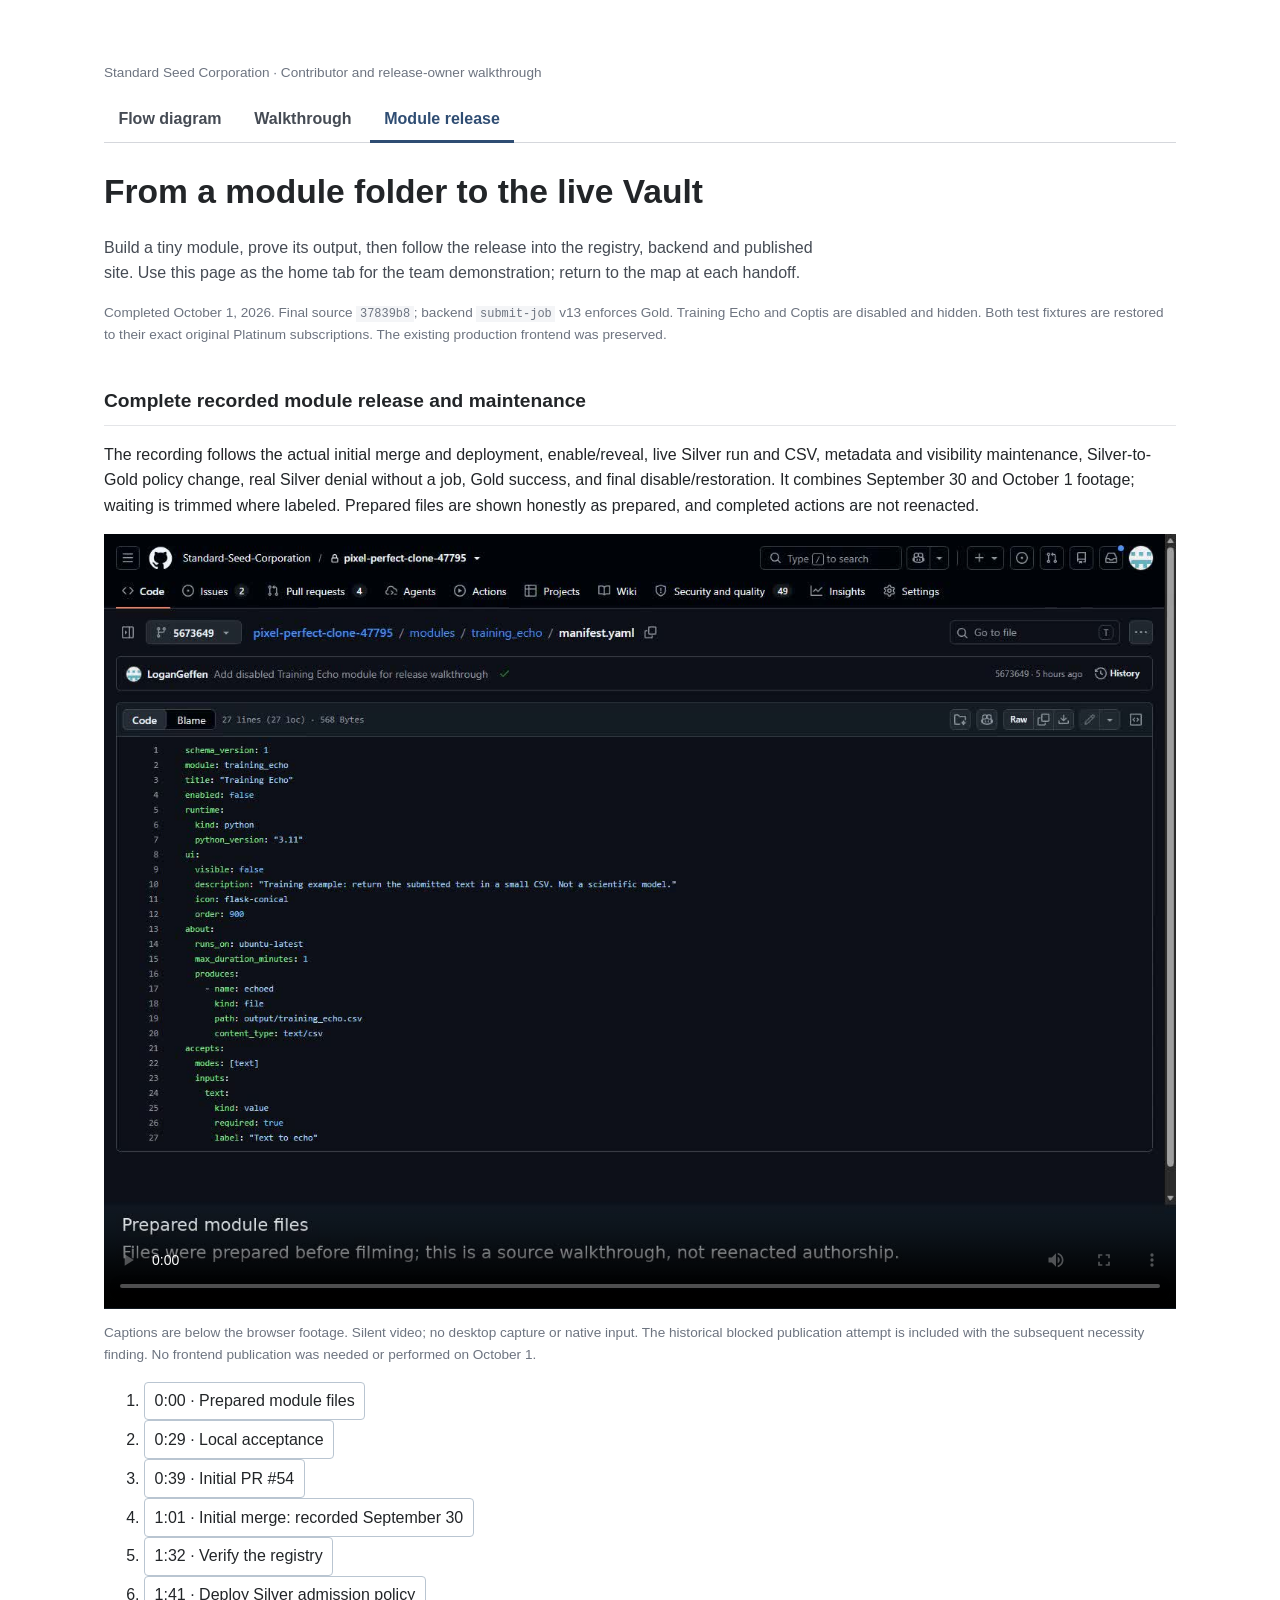
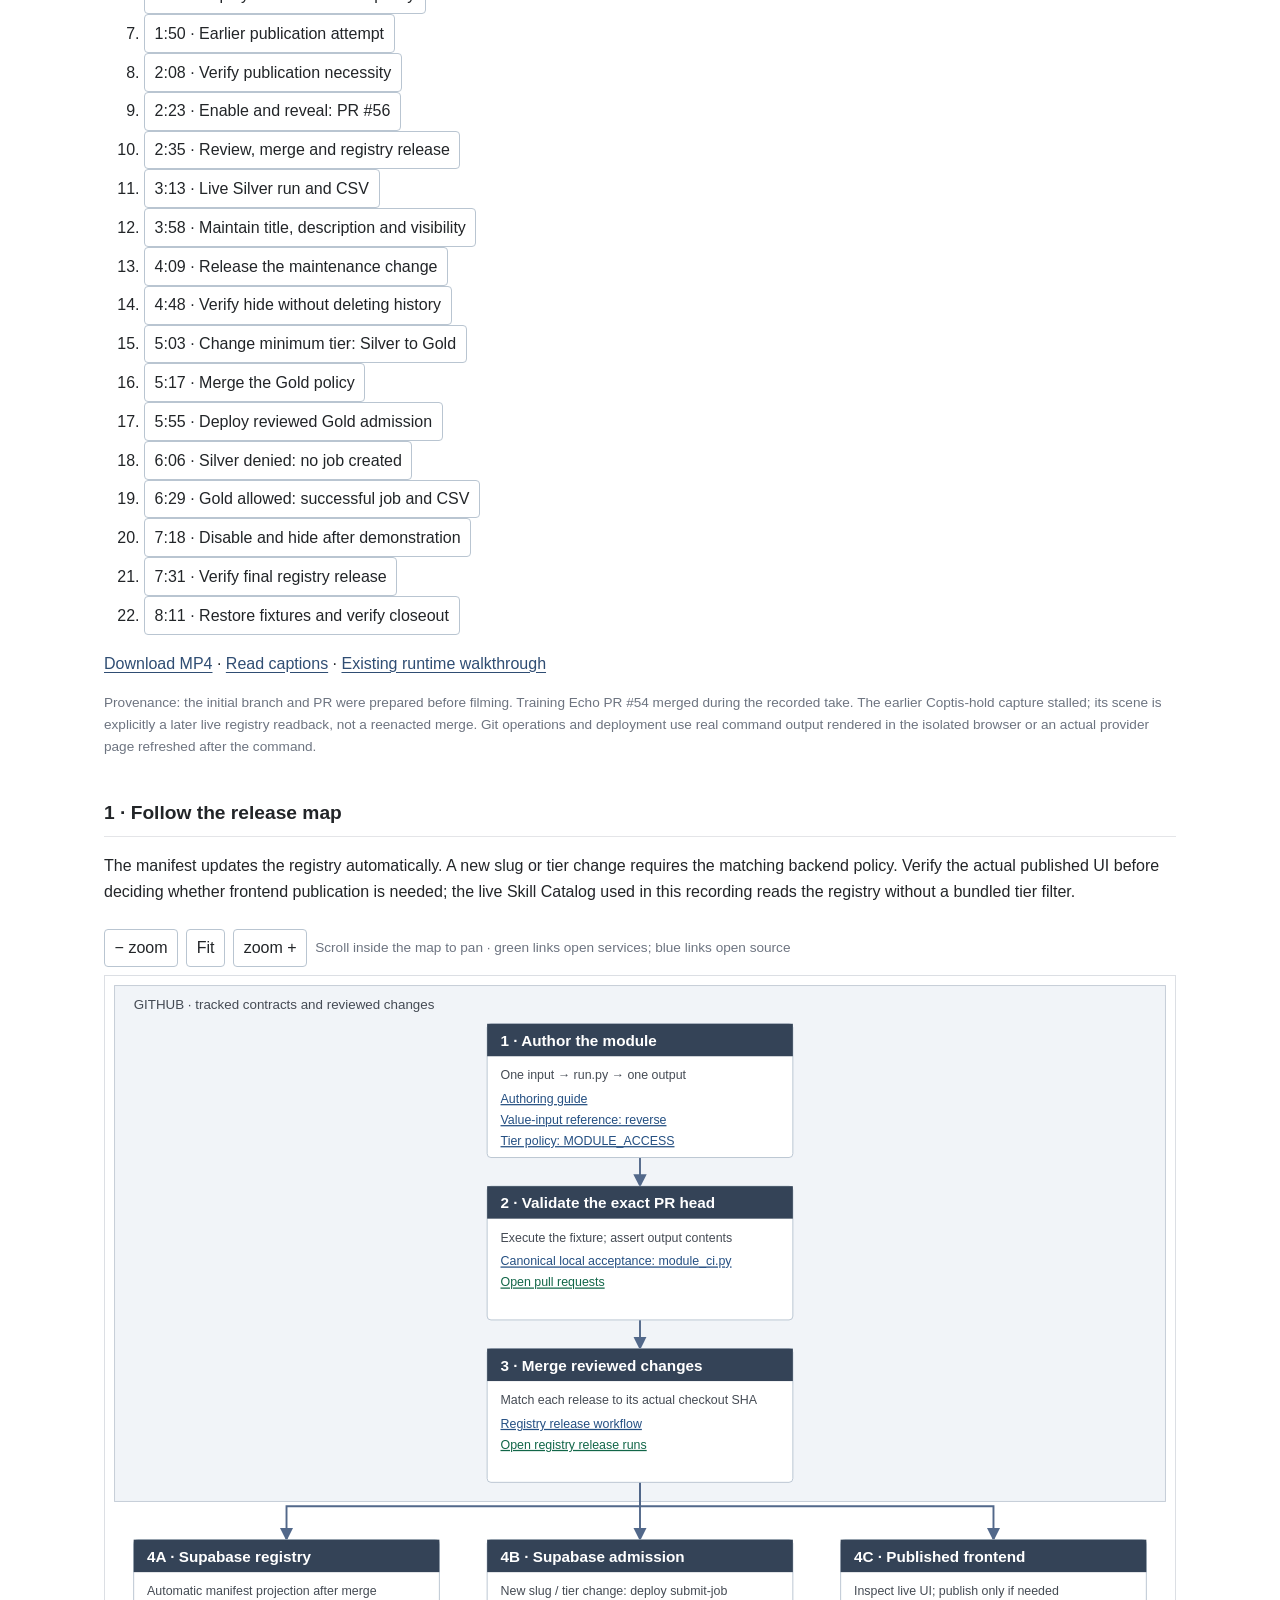
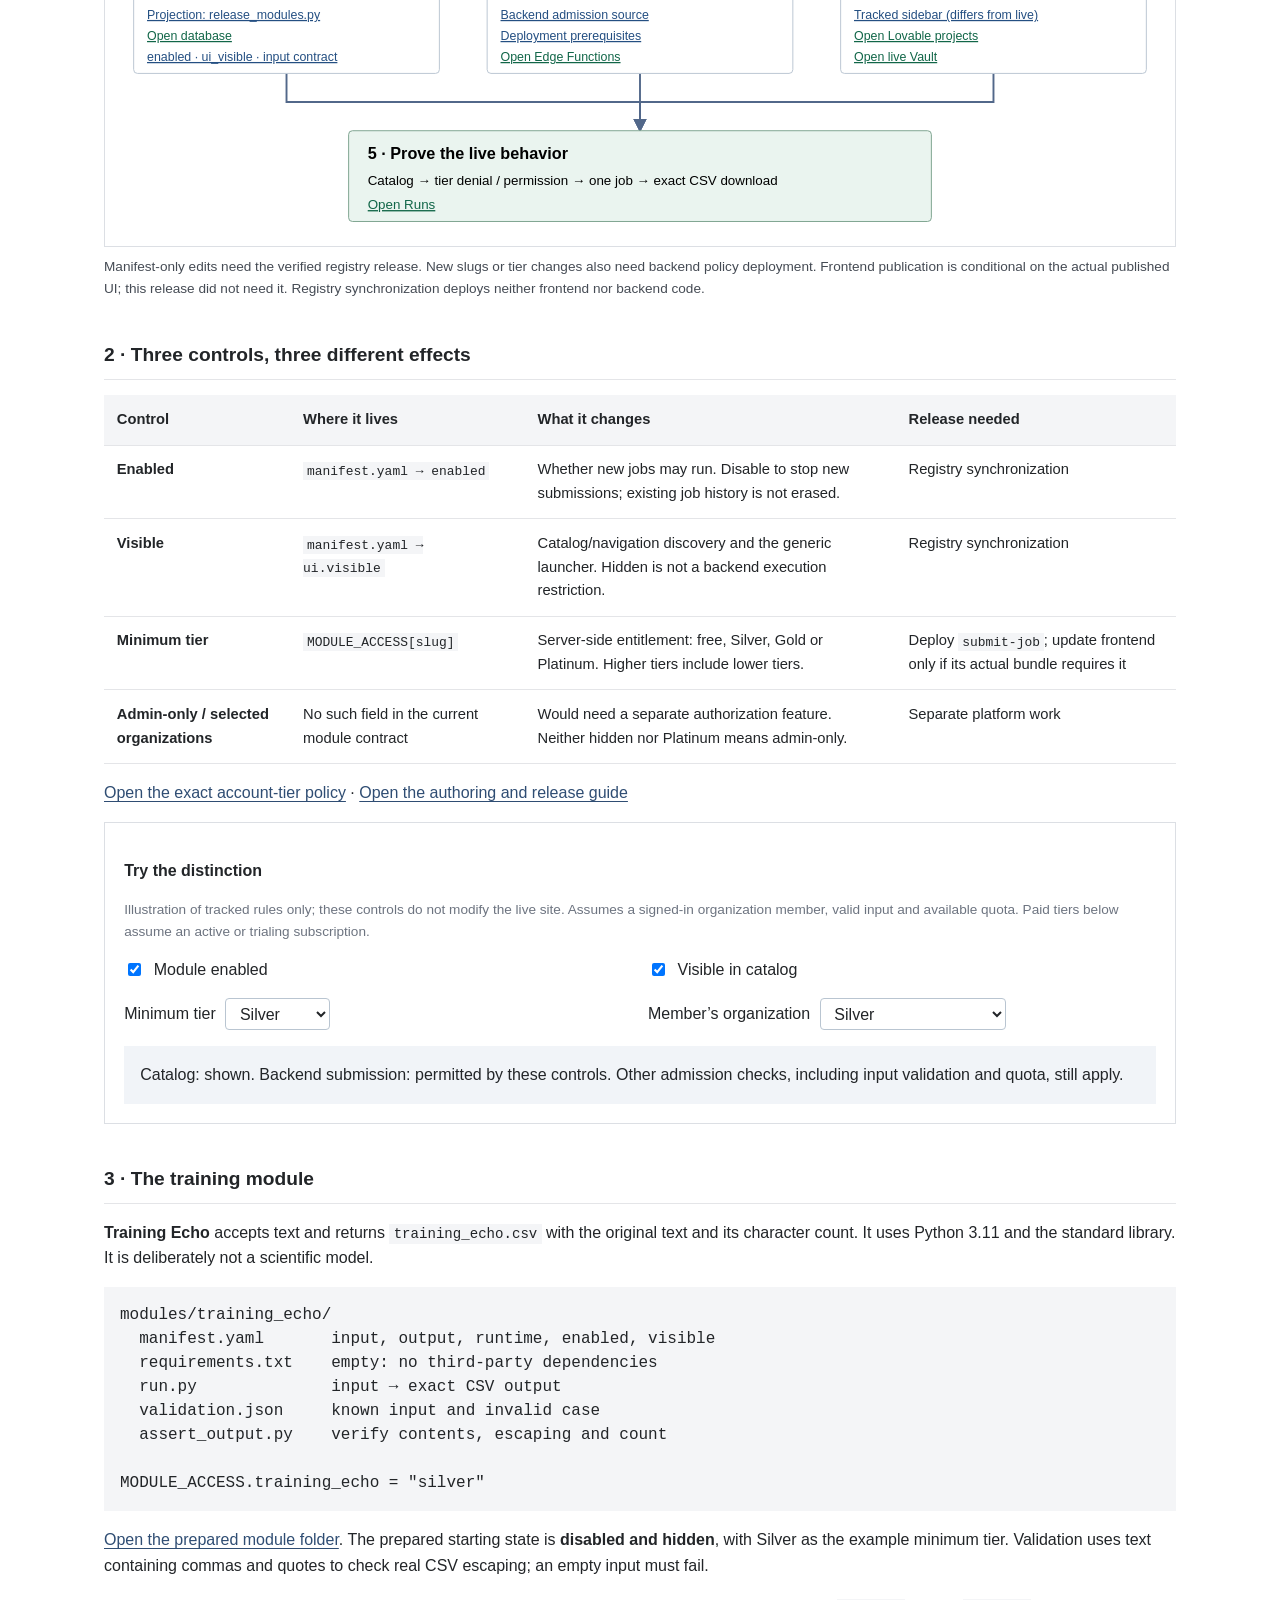
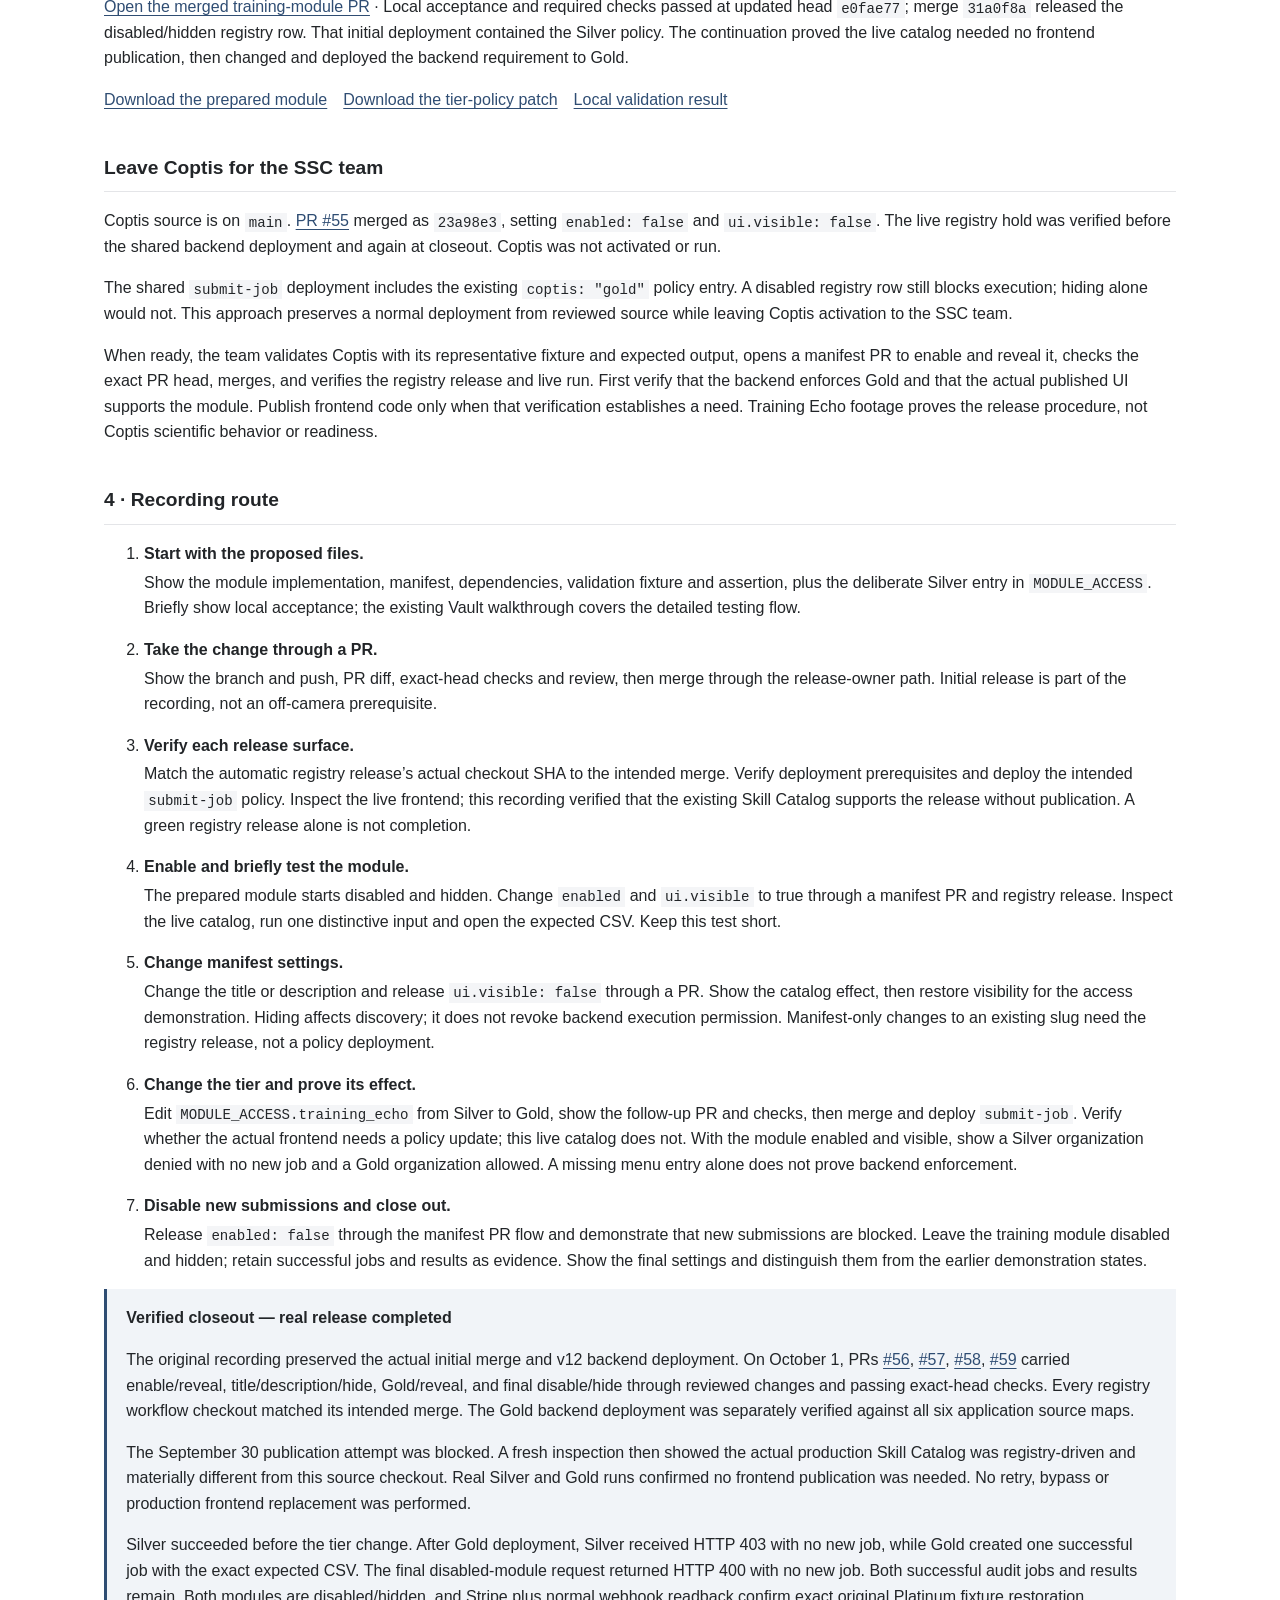
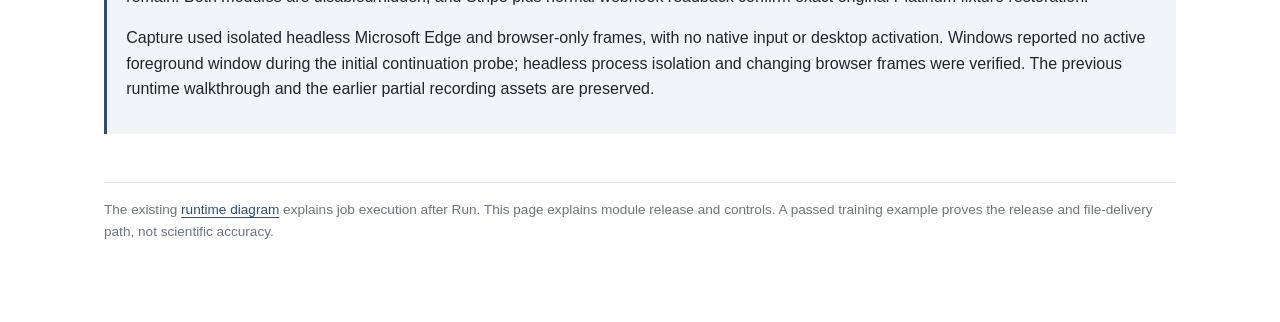
==== commit f72b40e4: "Publish full recorded module release and verified publication guidance" ====
--- a/module-release.html
+++ b/module-release.html
@@ -1,28 +1,28 @@
 <!doctype html><html lang="en"><head><meta charset="utf-8"><meta name="viewport" content="width=device-width,initial-scale=1"><title>SSC Vault · Module release</title><link rel="stylesheet" href="navigation.css"><style>*{box-sizing:border-box}html{color-scheme:light;scroll-behavior:smooth}body{margin:0;color:#222528;background:#fff;font:1rem/1.6 -apple-system,"Helvetica Neue",Arial,sans-serif}main{max-width:1120px;margin:auto;padding:3rem 1.5rem 5rem}h1{font-size:2.1rem;line-height:1.2}h2{font-size:1.2rem;border-bottom:1px solid #e4e5e8;padding-bottom:.5rem;margin-top:2.5rem}h3{font-size:1rem}a{color:#2f4d73;text-underline-offset:.2em}a:focus-visible,button:focus-visible,select:focus-visible{outline:3px solid #d79a2e;outline-offset:3px}.doc-label,.note{color:#6d7480;font-size:.85rem}.intro{max-width:80ch;color:#454b54}code,pre{font-family:ui-monospace,Consolas,monospace;background:#f4f5f7}code{font-size:.88em;padding:.12em .3em}pre{padding:1rem;overflow:auto;line-height:1.5}figure{margin:1.5rem 0}.toolbar{display:flex;gap:.5rem;align-items:center;flex-wrap:wrap}.viewport{overflow:auto;border:1px solid #dcdfe4;margin-top:.5rem}.viewport svg{display:block;width:100%;min-width:880px;font-family:inherit}button,select{font:inherit;padding:.35rem .6rem;border:1px solid #b9c5d1;border-radius:4px;background:white;color:#222528}button{cursor:pointer}figcaption{font-size:.85rem;color:#454b54;margin-top:.6rem}.table-wrap{overflow:auto}table{border-collapse:collapse;width:100%;font-size:.92rem}th,td{text-align:left;vertical-align:top;padding:.8rem;border-bottom:1px solid #e4e5e8}th{background:#f4f5f7}.callout{padding:1rem 1.2rem;background:#f1f4f8;border-left:3px solid #2f4d73}.controls{display:grid;grid-template-columns:repeat(2,minmax(0,1fr));gap:1rem}.controls label{display:flex;gap:.6rem;align-items:center;flex-wrap:wrap}.sandbox{border:1px solid #dcdfe4;padding:1.2rem}.result{margin:1rem 0 0;padding:1rem;background:#f1f4f8}.steps li{margin-bottom:1rem}.steps p{margin:.2rem 0}.source-links{display:flex;gap:1rem;flex-wrap:wrap}footer{border-top:1px solid #ddd;margin-top:3rem;padding-top:1rem;color:#6d7480;font-size:.85rem}@media(max-width:640px){main{padding:1.5rem 1rem}.controls{grid-template-columns:1fr}h1{font-size:1.7rem}.page-tabs{flex-wrap:wrap}}</style></head><body><main>
 <p class="doc-label">Standard Seed Corporation · Contributor and release-owner walkthrough</p><nav class="page-tabs" aria-label="SSC Vault reference"><a href="./">Flow diagram</a><a href="walkthrough.html">Walkthrough</a><a href="module-release.html" aria-current="page">Module release</a></nav>
 <h1>From a module folder to the live Vault</h1><p class="intro">Build a tiny module, prove its output, then follow the release into the registry, backend and published site. Use this page as the home tab for the team demonstration; return to the map at each handoff.</p>
-<p class="note">Release checkpoint: September 30, 2026, commit <code>31a0f8a</code>. Registry release and <code>submit-job</code> v12 are verified. Lovable blocked frontend publication. Training Echo and Coptis remain disabled and hidden; the full demonstration is incomplete. Source-reference links below retain their labeled historical commits.</p>
+<p class="note">Completed October 1, 2026. Final source <code>37839b8</code>; backend <code>submit-job</code> v13 enforces Gold. Training Echo and Coptis are disabled and hidden. Both test fixtures are restored to their exact original Platinum subscriptions. The existing production frontend was preserved.</p>
 <section id="recording" aria-labelledby="recording-title">
-<h2 id="recording-title">Recorded release — stopped at frontend publication</h2>
-<p>The partial recording shows the prepared files, local acceptance, actual Training Echo merge, registry readback, backend deployment, and the failed frontend publication. Lovable blocked publishing for suspicious activity and directed the release owner to support. The live run, manifest maintenance and Silver-to-Gold demonstration have not been performed.</p>
-<video id="module-release-video" controls preload="metadata" playsinline poster="media/module-release-partial-poster.jpg" style="display:block;width:100%;background:#101820" aria-label="Partial SSC module-release recording">
-<source src="media/ssc-module-release-partial.mp4" type="video/mp4">
-<track kind="captions" src="media/ssc-module-release-partial.vtt" srclang="en" label="English">
-<track kind="chapters" src="media/module-release-partial-chapters.vtt" srclang="en" label="Chapters">
-<a href="media/ssc-module-release-partial.mp4">Download the partial recording</a>
+<h2 id="recording-title">Complete recorded module release and maintenance</h2>
+<p>The recording follows the actual initial merge and deployment, enable/reveal, live Silver run and CSV, metadata and visibility maintenance, Silver-to-Gold policy change, real Silver denial without a job, Gold success, and final disable/restoration. It combines September 30 and October 1 footage; waiting is trimmed where labeled. Prepared files are shown honestly as prepared, and completed actions are not reenacted.</p>
+<video id="module-release-video" controls preload="metadata" playsinline poster="media/module-release-full-poster.jpg" style="display:block;width:100%;background:#101820" aria-label="Full SSC module-release recording">
+<source src="media/ssc-module-release-full.mp4" type="video/mp4">
+<track kind="captions" src="media/ssc-module-release-full.vtt" srclang="en" label="English">
+<track kind="chapters" src="media/module-release-full-chapters.vtt" srclang="en" label="Chapters">
+<a href="media/ssc-module-release-full.mp4">Download the full recording</a>
 </video>
-<p class="note">Captions are below the browser footage. Silent video; no desktop capture or native input. The project conversation is concealed in the publication scene.</p>
+<p class="note">Captions are below the browser footage. Silent video; no desktop capture or native input. The historical blocked publication attempt is included with the subsequent necessity finding. No frontend publication was needed or performed on October 1.</p>
 <ol id="module-video-chapters"></ol>
-<p><a href="media/ssc-module-release-partial.mp4" download>Download MP4</a> · <a href="media/ssc-module-release-partial.vtt">Read captions</a> · <a href="walkthrough.html">Existing runtime walkthrough</a></p>
+<p><a href="media/ssc-module-release-full.mp4" download>Download MP4</a> · <a href="media/ssc-module-release-full.vtt">Read captions</a> · <a href="walkthrough.html">Existing runtime walkthrough</a></p>
 <p class="note">Provenance: the initial branch and PR were prepared before filming. Training Echo PR #54 merged during the recorded take. The earlier Coptis-hold capture stalled; its scene is explicitly a later live registry readback, not a reenacted merge. Git operations and deployment use real command output rendered in the isolated browser or an actual provider page refreshed after the command.</p>
 </section>
-<h2>1 · Follow the release map</h2><p>A new module has three release destinations. The manifest updates the registry automatically. The backend and frontend copies of the account-tier policy require separate releases.</p>
-<figure><div class="toolbar"><button id="zoom-out" aria-label="Zoom out">− zoom</button><button id="fit">Fit</button><button id="zoom-in" aria-label="Zoom in">zoom +</button><span class="note">Scroll inside the map to pan · green links open services; blue links open source</span></div><div class="viewport"><svg id="release-map" viewBox="0 0 1120 910" role="img" aria-labelledby="map-title map-desc" xmlns="http://www.w3.org/2000/svg"><title id="map-title">From module folder to a released Vault module</title><desc id="map-desc">Author and validate in GitHub, merge, then verify registry synchronization and separately deploy backend and publish frontend policy before testing the live Vault.</desc><defs><marker id="arrow" viewBox="0 0 10 10" refX="9" refY="5" markerWidth="7" markerHeight="7" orient="auto-start-reverse"><path d="M0 0L10 5L0 10z" fill="#52688a"/></marker></defs><rect x="10" y="10" width="1100" height="540" fill="#f1f4f8" stroke="#c4ccd6"/><text x="30" y="35" font-size="14" fill="#454b54">GITHUB · tracked contracts and reviewed changes</text><path d="M560 190V220" fill="none" stroke="#52688a" stroke-width="2" marker-end="url(#arrow)"/><path d="M560 360V390" fill="none" stroke="#52688a" stroke-width="2" marker-end="url(#arrow)"/><path d="M560 530V555H190V590" fill="none" stroke="#52688a" stroke-width="2" marker-end="url(#arrow)"/><path d="M560 530V590" fill="none" stroke="#52688a" stroke-width="2" marker-end="url(#arrow)"/><path d="M560 530V555H930V590" fill="none" stroke="#52688a" stroke-width="2" marker-end="url(#arrow)"/><path d="M190 730V760H560V790" fill="none" stroke="#52688a" stroke-width="2" marker-end="url(#arrow)"/><path d="M560 730V790" fill="none" stroke="#52688a" stroke-width="2" marker-end="url(#arrow)"/><path d="M930 730V760H560V790" fill="none" stroke="#52688a" stroke-width="2" marker-end="url(#arrow)"/><g transform="translate(400 50)"><rect width="320" height="140" rx="4" fill="white" stroke="#b9c5d1"/><rect width="320" height="34" fill="#344357"/><text x="14" y="23" fill="white" font-weight="700">1 · Author the module</text><text x="14" y="58" fill="#454b54" font-size="13">One input → run.py → one output</text><a href="https://github.com/Standard-Seed-Corporation/pixel-perfect-clone-47795/blob/8f55be7f6859bd78771414faa23f7e29c117cb82/modules/MODULE-AUTHORING-GUIDE.md" target="_blank" rel="noopener"><text x="14" y="83" fill="#244f82" text-decoration="underline" font-size="13">Authoring guide</text></a><a href="https://github.com/Standard-Seed-Corporation/pixel-perfect-clone-47795/tree/8f55be7f6859bd78771414faa23f7e29c117cb82/modules/reverse" target="_blank" rel="noopener"><text x="14" y="105" fill="#244f82" text-decoration="underline" font-size="13">Value-input reference: reverse</text></a><a href="https://github.com/Standard-Seed-Corporation/pixel-perfect-clone-47795/blob/8f55be7f6859bd78771414faa23f7e29c117cb82/supabase/functions/_shared/module-entitlements.ts" target="_blank" rel="noopener"><text x="14" y="127" fill="#244f82" text-decoration="underline" font-size="13">Tier policy: MODULE_ACCESS</text></a></g><g transform="translate(400 220)"><rect width="320" height="140" rx="4" fill="white" stroke="#b9c5d1"/><rect width="320" height="34" fill="#344357"/><text x="14" y="23" fill="white" font-weight="700">2 · Validate the exact PR head</text><text x="14" y="58" fill="#454b54" font-size="13">Execute the fixture; assert output contents</text><a href="https://github.com/Standard-Seed-Corporation/pixel-perfect-clone-47795/blob/8f55be7f6859bd78771414faa23f7e29c117cb82/scripts/module_ci.py" target="_blank" rel="noopener"><text x="14" y="83" fill="#244f82" text-decoration="underline" font-size="13">Canonical local acceptance: module_ci.py</text></a><a href="https://github.com/Standard-Seed-Corporation/pixel-perfect-clone-47795/pulls" target="_blank" rel="noopener"><text x="14" y="105" fill="#116648" text-decoration="underline" font-size="13">Open pull requests</text></a></g><g transform="translate(400 390)"><rect width="320" height="140" rx="4" fill="white" stroke="#b9c5d1"/><rect width="320" height="34" fill="#344357"/><text x="14" y="23" fill="white" font-weight="700">3 · Merge reviewed changes</text><text x="14" y="58" fill="#454b54" font-size="13">Match each release to its actual checkout SHA</text><a href="https://github.com/Standard-Seed-Corporation/pixel-perfect-clone-47795/blob/8f55be7f6859bd78771414faa23f7e29c117cb82/.github/workflows/release-modules.yml" target="_blank" rel="noopener"><text x="14" y="83" fill="#244f82" text-decoration="underline" font-size="13">Registry release workflow</text></a><a href="https://github.com/Standard-Seed-Corporation/pixel-perfect-clone-47795/actions/workflows/release-modules.yml" target="_blank" rel="noopener"><text x="14" y="105" fill="#116648" text-decoration="underline" font-size="13">Open registry release runs</text></a></g><g transform="translate(30 590)"><rect width="320" height="140" rx="4" fill="white" stroke="#b9c5d1"/><rect width="320" height="34" fill="#344357"/><text x="14" y="23" fill="white" font-weight="700">4A · Supabase registry</text><text x="14" y="58" fill="#454b54" font-size="13">Automatic manifest projection after merge</text><a href="https://github.com/Standard-Seed-Corporation/pixel-perfect-clone-47795/blob/8f55be7f6859bd78771414faa23f7e29c117cb82/scripts/release_modules.py" target="_blank" rel="noopener"><text x="14" y="83" fill="#244f82" text-decoration="underline" font-size="13">Projection: release_modules.py</text></a><a href="https://supabase.com/dashboard/project/knwmoomyvvfupbeotmcr/editor" target="_blank" rel="noopener"><text x="14" y="105" fill="#116648" text-decoration="underline" font-size="13">Open database</text></a><a href="#controls" target="_blank" rel="noopener"><text x="14" y="127" fill="#244f82" text-decoration="underline" font-size="13">enabled · ui_visible · input contract</text></a></g><g transform="translate(400 590)"><rect width="320" height="140" rx="4" fill="white" stroke="#b9c5d1"/><rect width="320" height="34" fill="#344357"/><text x="14" y="23" fill="white" font-weight="700">4B · Supabase admission</text><text x="14" y="58" fill="#454b54" font-size="13">New slug / tier change: deploy submit-job</text><a href="https://github.com/Standard-Seed-Corporation/pixel-perfect-clone-47795/blob/8f55be7f6859bd78771414faa23f7e29c117cb82/supabase/functions/submit-job/index.ts" target="_blank" rel="noopener"><text x="14" y="83" fill="#244f82" text-decoration="underline" font-size="13">Backend admission source</text></a><a href="https://github.com/Standard-Seed-Corporation/pixel-perfect-clone-47795/blob/8f55be7f6859bd78771414faa23f7e29c117cb82/supabase/README.md" target="_blank" rel="noopener"><text x="14" y="105" fill="#244f82" text-decoration="underline" font-size="13">Deployment prerequisites</text></a><a href="https://supabase.com/dashboard/project/knwmoomyvvfupbeotmcr/functions" target="_blank" rel="noopener"><text x="14" y="127" fill="#116648" text-decoration="underline" font-size="13">Open Edge Functions</text></a></g><g transform="translate(770 590)"><rect width="320" height="140" rx="4" fill="white" stroke="#b9c5d1"/><rect width="320" height="34" fill="#344357"/><text x="14" y="23" fill="white" font-weight="700">4C · Published frontend</text><text x="14" y="58" fill="#454b54" font-size="13">New slug / tier change: republish policy</text><a href="https://github.com/Standard-Seed-Corporation/pixel-perfect-clone-47795/blob/8f55be7f6859bd78771414faa23f7e29c117cb82/src/components/app-sidebar.tsx" target="_blank" rel="noopener"><text x="14" y="83" fill="#244f82" text-decoration="underline" font-size="13">Sidebar policy consumer</text></a><a href="https://lovable.dev/projects" target="_blank" rel="noopener"><text x="14" y="105" fill="#116648" text-decoration="underline" font-size="13">Open Lovable projects</text></a><a href="https://standardseedvault.com/vault/skills" target="_blank" rel="noopener"><text x="14" y="127" fill="#116648" text-decoration="underline" font-size="13">Open live Vault</text></a></g><rect x="255" y="790" width="610" height="95" rx="4" fill="#eaf4ef" stroke="#7ca28e"/><text x="275" y="820" font-size="17" font-weight="700">5 · Prove the live behavior</text><text x="275" y="847" font-size="14">Catalog → tier denial / permission → one job → exact CSV download</text><a href="https://standardseedvault.com/vault/runs" target="_blank" rel="noopener"><text x="275" y="872" fill="#116648" text-decoration="underline" font-size="14">Open Runs</text></a></svg></div><figcaption>For an existing module with unchanged tier access, a manifest-only edit needs the verified registry release. A new slug or tier change also needs backend deployment and frontend publication. Registry synchronization does not deploy either one.</figcaption></figure>
+<h2>1 · Follow the release map</h2><p>The manifest updates the registry automatically. A new slug or tier change requires the matching backend policy. Verify the actual published UI before deciding whether frontend publication is needed; the live Skill Catalog used in this recording reads the registry without a bundled tier filter.</p>
+<figure><div class="toolbar"><button id="zoom-out" aria-label="Zoom out">− zoom</button><button id="fit">Fit</button><button id="zoom-in" aria-label="Zoom in">zoom +</button><span class="note">Scroll inside the map to pan · green links open services; blue links open source</span></div><div class="viewport"><svg id="release-map" viewBox="0 0 1120 910" role="img" aria-labelledby="map-title map-desc" xmlns="http://www.w3.org/2000/svg"><title id="map-title">From module folder to a released Vault module</title><desc id="map-desc">Author and validate in GitHub, merge, verify registry synchronization and backend policy, then check whether the live frontend needs publication before testing the Vault.</desc><defs><marker id="arrow" viewBox="0 0 10 10" refX="9" refY="5" markerWidth="7" markerHeight="7" orient="auto-start-reverse"><path d="M0 0L10 5L0 10z" fill="#52688a"/></marker></defs><rect x="10" y="10" width="1100" height="540" fill="#f1f4f8" stroke="#c4ccd6"/><text x="30" y="35" font-size="14" fill="#454b54">GITHUB · tracked contracts and reviewed changes</text><path d="M560 190V220" fill="none" stroke="#52688a" stroke-width="2" marker-end="url(#arrow)"/><path d="M560 360V390" fill="none" stroke="#52688a" stroke-width="2" marker-end="url(#arrow)"/><path d="M560 530V555H190V590" fill="none" stroke="#52688a" stroke-width="2" marker-end="url(#arrow)"/><path d="M560 530V590" fill="none" stroke="#52688a" stroke-width="2" marker-end="url(#arrow)"/><path d="M560 530V555H930V590" fill="none" stroke="#52688a" stroke-width="2" marker-end="url(#arrow)"/><path d="M190 730V760H560V790" fill="none" stroke="#52688a" stroke-width="2" marker-end="url(#arrow)"/><path d="M560 730V790" fill="none" stroke="#52688a" stroke-width="2" marker-end="url(#arrow)"/><path d="M930 730V760H560V790" fill="none" stroke="#52688a" stroke-width="2" marker-end="url(#arrow)"/><g transform="translate(400 50)"><rect width="320" height="140" rx="4" fill="white" stroke="#b9c5d1"/><rect width="320" height="34" fill="#344357"/><text x="14" y="23" fill="white" font-weight="700">1 · Author the module</text><text x="14" y="58" fill="#454b54" font-size="13">One input → run.py → one output</text><a href="https://github.com/Standard-Seed-Corporation/pixel-perfect-clone-47795/blob/8f55be7f6859bd78771414faa23f7e29c117cb82/modules/MODULE-AUTHORING-GUIDE.md" target="_blank" rel="noopener"><text x="14" y="83" fill="#244f82" text-decoration="underline" font-size="13">Authoring guide</text></a><a href="https://github.com/Standard-Seed-Corporation/pixel-perfect-clone-47795/tree/8f55be7f6859bd78771414faa23f7e29c117cb82/modules/reverse" target="_blank" rel="noopener"><text x="14" y="105" fill="#244f82" text-decoration="underline" font-size="13">Value-input reference: reverse</text></a><a href="https://github.com/Standard-Seed-Corporation/pixel-perfect-clone-47795/blob/8f55be7f6859bd78771414faa23f7e29c117cb82/supabase/functions/_shared/module-entitlements.ts" target="_blank" rel="noopener"><text x="14" y="127" fill="#244f82" text-decoration="underline" font-size="13">Tier policy: MODULE_ACCESS</text></a></g><g transform="translate(400 220)"><rect width="320" height="140" rx="4" fill="white" stroke="#b9c5d1"/><rect width="320" height="34" fill="#344357"/><text x="14" y="23" fill="white" font-weight="700">2 · Validate the exact PR head</text><text x="14" y="58" fill="#454b54" font-size="13">Execute the fixture; assert output contents</text><a href="https://github.com/Standard-Seed-Corporation/pixel-perfect-clone-47795/blob/8f55be7f6859bd78771414faa23f7e29c117cb82/scripts/module_ci.py" target="_blank" rel="noopener"><text x="14" y="83" fill="#244f82" text-decoration="underline" font-size="13">Canonical local acceptance: module_ci.py</text></a><a href="https://github.com/Standard-Seed-Corporation/pixel-perfect-clone-47795/pulls" target="_blank" rel="noopener"><text x="14" y="105" fill="#116648" text-decoration="underline" font-size="13">Open pull requests</text></a></g><g transform="translate(400 390)"><rect width="320" height="140" rx="4" fill="white" stroke="#b9c5d1"/><rect width="320" height="34" fill="#344357"/><text x="14" y="23" fill="white" font-weight="700">3 · Merge reviewed changes</text><text x="14" y="58" fill="#454b54" font-size="13">Match each release to its actual checkout SHA</text><a href="https://github.com/Standard-Seed-Corporation/pixel-perfect-clone-47795/blob/8f55be7f6859bd78771414faa23f7e29c117cb82/.github/workflows/release-modules.yml" target="_blank" rel="noopener"><text x="14" y="83" fill="#244f82" text-decoration="underline" font-size="13">Registry release workflow</text></a><a href="https://github.com/Standard-Seed-Corporation/pixel-perfect-clone-47795/actions/workflows/release-modules.yml" target="_blank" rel="noopener"><text x="14" y="105" fill="#116648" text-decoration="underline" font-size="13">Open registry release runs</text></a></g><g transform="translate(30 590)"><rect width="320" height="140" rx="4" fill="white" stroke="#b9c5d1"/><rect width="320" height="34" fill="#344357"/><text x="14" y="23" fill="white" font-weight="700">4A · Supabase registry</text><text x="14" y="58" fill="#454b54" font-size="13">Automatic manifest projection after merge</text><a href="https://github.com/Standard-Seed-Corporation/pixel-perfect-clone-47795/blob/8f55be7f6859bd78771414faa23f7e29c117cb82/scripts/release_modules.py" target="_blank" rel="noopener"><text x="14" y="83" fill="#244f82" text-decoration="underline" font-size="13">Projection: release_modules.py</text></a><a href="https://supabase.com/dashboard/project/knwmoomyvvfupbeotmcr/editor" target="_blank" rel="noopener"><text x="14" y="105" fill="#116648" text-decoration="underline" font-size="13">Open database</text></a><a href="#controls" target="_blank" rel="noopener"><text x="14" y="127" fill="#244f82" text-decoration="underline" font-size="13">enabled · ui_visible · input contract</text></a></g><g transform="translate(400 590)"><rect width="320" height="140" rx="4" fill="white" stroke="#b9c5d1"/><rect width="320" height="34" fill="#344357"/><text x="14" y="23" fill="white" font-weight="700">4B · Supabase admission</text><text x="14" y="58" fill="#454b54" font-size="13">New slug / tier change: deploy submit-job</text><a href="https://github.com/Standard-Seed-Corporation/pixel-perfect-clone-47795/blob/8f55be7f6859bd78771414faa23f7e29c117cb82/supabase/functions/submit-job/index.ts" target="_blank" rel="noopener"><text x="14" y="83" fill="#244f82" text-decoration="underline" font-size="13">Backend admission source</text></a><a href="https://github.com/Standard-Seed-Corporation/pixel-perfect-clone-47795/blob/8f55be7f6859bd78771414faa23f7e29c117cb82/supabase/README.md" target="_blank" rel="noopener"><text x="14" y="105" fill="#244f82" text-decoration="underline" font-size="13">Deployment prerequisites</text></a><a href="https://supabase.com/dashboard/project/knwmoomyvvfupbeotmcr/functions" target="_blank" rel="noopener"><text x="14" y="127" fill="#116648" text-decoration="underline" font-size="13">Open Edge Functions</text></a></g><g transform="translate(770 590)"><rect width="320" height="140" rx="4" fill="white" stroke="#b9c5d1"/><rect width="320" height="34" fill="#344357"/><text x="14" y="23" fill="white" font-weight="700">4C · Published frontend</text><text x="14" y="58" fill="#454b54" font-size="13">Inspect live UI; publish only if needed</text><a href="https://github.com/Standard-Seed-Corporation/pixel-perfect-clone-47795/blob/8f55be7f6859bd78771414faa23f7e29c117cb82/src/components/app-sidebar.tsx" target="_blank" rel="noopener"><text x="14" y="83" fill="#244f82" text-decoration="underline" font-size="13">Tracked sidebar (differs from live)</text></a><a href="https://lovable.dev/projects" target="_blank" rel="noopener"><text x="14" y="105" fill="#116648" text-decoration="underline" font-size="13">Open Lovable projects</text></a><a href="https://standardseedvault.com/vault/skills" target="_blank" rel="noopener"><text x="14" y="127" fill="#116648" text-decoration="underline" font-size="13">Open live Vault</text></a></g><rect x="255" y="790" width="610" height="95" rx="4" fill="#eaf4ef" stroke="#7ca28e"/><text x="275" y="820" font-size="17" font-weight="700">5 · Prove the live behavior</text><text x="275" y="847" font-size="14">Catalog → tier denial / permission → one job → exact CSV download</text><a href="https://standardseedvault.com/vault/runs" target="_blank" rel="noopener"><text x="275" y="872" fill="#116648" text-decoration="underline" font-size="14">Open Runs</text></a></svg></div><figcaption>Manifest-only edits need the verified registry release. New slugs or tier changes also need backend policy deployment. Frontend publication is conditional on the actual published UI; this release did not need it. Registry synchronization deploys neither frontend nor backend code.</figcaption></figure>
 <h2 id="controls">2 · Three controls, three different effects</h2>
 <div class="table-wrap"><table><thead><tr><th>Control</th><th>Where it lives</th><th>What it changes</th><th>Release needed</th></tr></thead><tbody>
 <tr><td><strong>Enabled</strong></td><td><code>manifest.yaml → enabled</code></td><td>Whether new jobs may run. Disable to stop new submissions; existing job history is not erased.</td><td>Registry synchronization</td></tr>
 <tr><td><strong>Visible</strong></td><td><code>manifest.yaml → ui.visible</code></td><td>Catalog/navigation discovery and the generic launcher. Hidden is not a backend execution restriction.</td><td>Registry synchronization</td></tr>
-<tr><td><strong>Minimum tier</strong></td><td><code>MODULE_ACCESS[slug]</code></td><td>Server-side entitlement: free, Silver, Gold or Platinum. Higher tiers include lower tiers.</td><td>Deploy <code>submit-job</code> and republish the frontend policy</td></tr>
+<tr><td><strong>Minimum tier</strong></td><td><code>MODULE_ACCESS[slug]</code></td><td>Server-side entitlement: free, Silver, Gold or Platinum. Higher tiers include lower tiers.</td><td>Deploy <code>submit-job</code>; update frontend only if its actual bundle requires it</td></tr>
 <tr><td><strong>Admin-only / selected organizations</strong></td><td>No such field in the current module contract</td><td>Would need a separate authorization feature. Neither hidden nor Platinum means admin-only.</td><td>Separate platform work</td></tr></tbody></table></div>
 <p><a href="https://github.com/Standard-Seed-Corporation/pixel-perfect-clone-47795/blob/8f55be7f6859bd78771414faa23f7e29c117cb82/supabase/functions/_shared/module-entitlements.ts" target="_blank" rel="noopener">Open the exact account-tier policy</a> · <a href="https://github.com/Standard-Seed-Corporation/pixel-perfect-clone-47795/blob/8f55be7f6859bd78771414faa23f7e29c117cb82/modules/MODULE-AUTHORING-GUIDE.md" target="_blank" rel="noopener">Open the authoring and release guide</a></p>
 <div class="sandbox"><h3>Try the distinction</h3><p class="note">Illustration of tracked rules only; these controls do not modify the live site. Assumes a signed-in organization member, valid input and available quota. Paid tiers below assume an active or trialing subscription.</p>
@@ -37,22 +37,23 @@
 
 MODULE_ACCESS.training_echo = "silver"</pre>
 <p><a href="https://github.com/Standard-Seed-Corporation/pixel-perfect-clone-47795/tree/5673649e63510ae8620a4795a1fe4abb78c19a4d/modules/training_echo" target="_blank" rel="noopener">Open the prepared module folder</a>. The prepared starting state is <strong>disabled and hidden</strong>, with Silver as the example minimum tier. Validation uses text containing commas and quotes to check real CSV escaping; an empty input must fail.</p>
-<p><a href="https://github.com/Standard-Seed-Corporation/pixel-perfect-clone-47795/pull/54" target="_blank" rel="noopener">Open the merged training-module PR</a> · Local acceptance and required checks passed at updated head <code>e0fae77</code>; merge <code>31a0f8a</code> released the disabled/hidden registry row. The deployed backend contains the Silver policy; matching frontend publication is blocked.</p><p class="source-links"><a href="examples/training_echo.zip" download>Download the prepared module</a><a href="examples/training-echo-access.patch" download>Download the tier-policy patch</a><a href="examples/training-echo-validation.json">Local validation result</a></p>
+<p><a href="https://github.com/Standard-Seed-Corporation/pixel-perfect-clone-47795/pull/54" target="_blank" rel="noopener">Open the merged training-module PR</a> · Local acceptance and required checks passed at updated head <code>e0fae77</code>; merge <code>31a0f8a</code> released the disabled/hidden registry row. That initial deployment contained the Silver policy. The continuation proved the live catalog needed no frontend publication, then changed and deployed the backend requirement to Gold.</p><p class="source-links"><a href="examples/training_echo.zip" download>Download the prepared module</a><a href="examples/training-echo-access.patch" download>Download the tier-policy patch</a><a href="examples/training-echo-validation.json">Local validation result</a></p>
 <h2 id="coptis-release">Leave Coptis for the SSC team</h2>
 <p>Coptis source is on <code>main</code>. <a href="https://github.com/Standard-Seed-Corporation/pixel-perfect-clone-47795/pull/55">PR #55</a> merged as <code>23a98e3</code>, setting <code>enabled: false</code> and <code>ui.visible: false</code>. The live registry hold was verified before the shared backend deployment and again at closeout. Coptis was not activated or run.</p>
 <p>The shared <code>submit-job</code> deployment includes the existing <code>coptis: "gold"</code> policy entry. A disabled registry row still blocks execution; hiding alone would not. This approach preserves a normal deployment from reviewed source while leaving Coptis activation to the SSC team.</p>
-<p>When ready, the team validates Coptis with its representative fixture and expected output, opens a manifest PR to enable and reveal it, checks the exact PR head, merges, and verifies the registry release and live run. First verify that the intended Gold policy is deployed in both backend and frontend; if it is not, perform those releases too. Training Echo footage proves the release procedure, not Coptis scientific behavior or readiness.</p>
+<p>When ready, the team validates Coptis with its representative fixture and expected output, opens a manifest PR to enable and reveal it, checks the exact PR head, merges, and verifies the registry release and live run. First verify that the backend enforces Gold and that the actual published UI supports the module. Publish frontend code only when that verification establishes a need. Training Echo footage proves the release procedure, not Coptis scientific behavior or readiness.</p>
 <h2>4 · Recording route</h2><ol class="steps">
 <li><strong>Start with the proposed files.</strong><p>Show the module implementation, manifest, dependencies, validation fixture and assertion, plus the deliberate Silver entry in <code>MODULE_ACCESS</code>. Briefly show local acceptance; the existing Vault walkthrough covers the detailed testing flow.</p></li>
 <li><strong>Take the change through a PR.</strong><p>Show the branch and push, PR diff, exact-head checks and review, then merge through the release-owner path. Initial release is part of the recording, not an off-camera prerequisite.</p></li>
-<li><strong>Follow all three release destinations.</strong><p>Match the automatic registry release’s actual checkout SHA to the intended merge. Verify deployment prerequisites, deploy the intended <code>submit-job</code> policy and publish the matching frontend. A green registry release alone is not completion.</p></li>
+<li><strong>Verify each release surface.</strong><p>Match the automatic registry release’s actual checkout SHA to the intended merge. Verify deployment prerequisites and deploy the intended <code>submit-job</code> policy. Inspect the live frontend; this recording verified that the existing Skill Catalog supports the release without publication. A green registry release alone is not completion.</p></li>
 <li><strong>Enable and briefly test the module.</strong><p>The prepared module starts disabled and hidden. Change <code>enabled</code> and <code>ui.visible</code> to true through a manifest PR and registry release. Inspect the live catalog, run one distinctive input and open the expected CSV. Keep this test short.</p></li>
 <li><strong>Change manifest settings.</strong><p>Change the title or description and release <code>ui.visible: false</code> through a PR. Show the catalog effect, then restore visibility for the access demonstration. Hiding affects discovery; it does not revoke backend execution permission. Manifest-only changes to an existing slug need the registry release, not a policy deployment.</p></li>
-<li><strong>Change the tier and prove its effect.</strong><p>Edit <code>MODULE_ACCESS.training_echo</code> from Silver to Gold, show the follow-up PR and checks, then merge, deploy <code>submit-job</code> and publish the matching frontend policy. With the module enabled and visible, show a Silver organization denied with no new job and a Gold organization allowed. A missing menu entry alone does not prove backend enforcement.</p></li>
+<li><strong>Change the tier and prove its effect.</strong><p>Edit <code>MODULE_ACCESS.training_echo</code> from Silver to Gold, show the follow-up PR and checks, then merge and deploy <code>submit-job</code>. Verify whether the actual frontend needs a policy update; this live catalog does not. With the module enabled and visible, show a Silver organization denied with no new job and a Gold organization allowed. A missing menu entry alone does not prove backend enforcement.</p></li>
 <li><strong>Disable new submissions and close out.</strong><p>Release <code>enabled: false</code> through the manifest PR flow and demonstrate that new submissions are blocked. Leave the training module disabled and hidden; retain successful jobs and results as evidence. Show the final settings and distinguish them from the earlier demonstration states.</p></li>
-</ol><div class="callout"><strong>Verified checkpoint — publication blocked</strong>
-<p>The existing dispatch token was already managed before filming. During this recording, the release owner merged Coptis hold PR #55 and Training Echo PR #54, verified both registry releases against their actual checkout commits, and deployed only <code>submit-job</code> from <code>31a0f8a</code>. The function advanced from v11 to ACTIVE v12; all six deployed application source maps match the reviewed source. Registry CI did not perform this deployment.</p>
-<p>Lovable synchronized <code>31a0f8a</code>, but its actual Publish changes action returned a suspicious-activity block. A synchronized editor and an existing published site do not prove the new policy was published. No publication retry or bypass was attempted.</p>
-<p>Both modules are disabled and hidden. Training Echo has no jobs. The two designated test subscriptions were restored to their exact original active Platinum prices, preserving billing periods, quantity and cancellation settings; Stripe and normal webhook readback agree. Live output, manifest maintenance and Silver-to-Gold enforcement remain unfinished until the publishing restriction is resolved.</p></div>
+</ol><div class="callout"><strong>Verified closeout — real release completed</strong>
+<p>The original recording preserved the actual initial merge and v12 backend deployment. On October 1, PRs <a href="https://github.com/Standard-Seed-Corporation/pixel-perfect-clone-47795/pull/56">#56</a>, <a href="https://github.com/Standard-Seed-Corporation/pixel-perfect-clone-47795/pull/57">#57</a>, <a href="https://github.com/Standard-Seed-Corporation/pixel-perfect-clone-47795/pull/58">#58</a>, <a href="https://github.com/Standard-Seed-Corporation/pixel-perfect-clone-47795/pull/59">#59</a> carried enable/reveal, title/description/hide, Gold/reveal, and final disable/hide through reviewed changes and passing exact-head checks. Every registry workflow checkout matched its intended merge. The Gold backend deployment was separately verified against all six application source maps.</p>
+<p>The September 30 publication attempt was blocked. A fresh inspection then showed the actual production Skill Catalog was registry-driven and materially different from this source checkout. Real Silver and Gold runs confirmed no frontend publication was needed. No retry, bypass or production frontend replacement was performed.</p>
+<p>Silver succeeded before the tier change. After Gold deployment, Silver received HTTP 403 with no new job, while Gold created one successful job with the exact expected CSV. The final disabled-module request returned HTTP 400 with no new job. Both successful audit jobs and results remain. Both modules are disabled/hidden, and Stripe plus normal webhook readback confirm exact original Platinum fixture restoration.</p>
+<p>Capture used isolated headless Microsoft Edge and browser-only frames, with no native input or desktop activation. Windows reported no active foreground window during the initial continuation probe; headless process isolation and changing browser frames were verified. The previous runtime walkthrough and the earlier partial recording assets are preserved.</p></div>
 <footer>The existing <a href="./">runtime diagram</a> explains job execution after Run. This page explains module release and controls. A passed training example proves the release and file-delivery path, not scientific accuracy.</footer>
 </main><script src="module-release.js"></script><script src="module-release-video.js"></script></body></html>
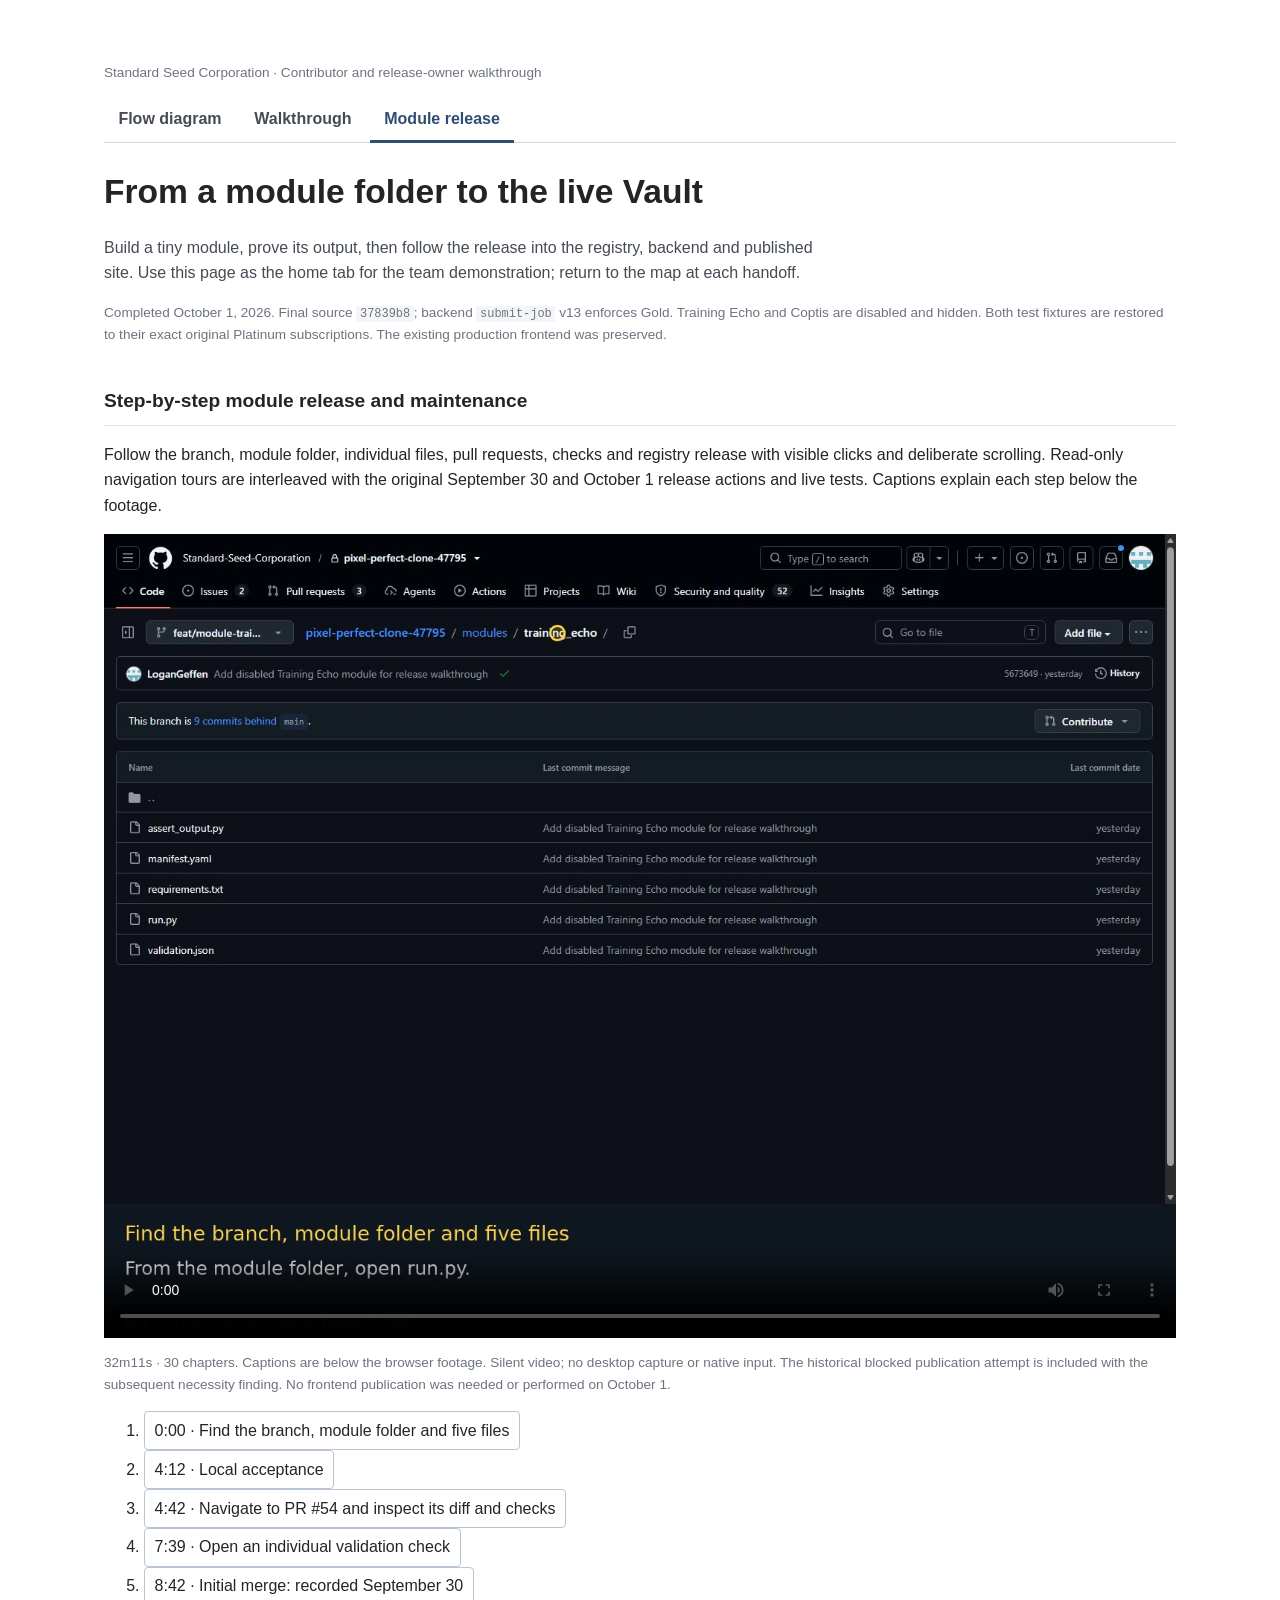
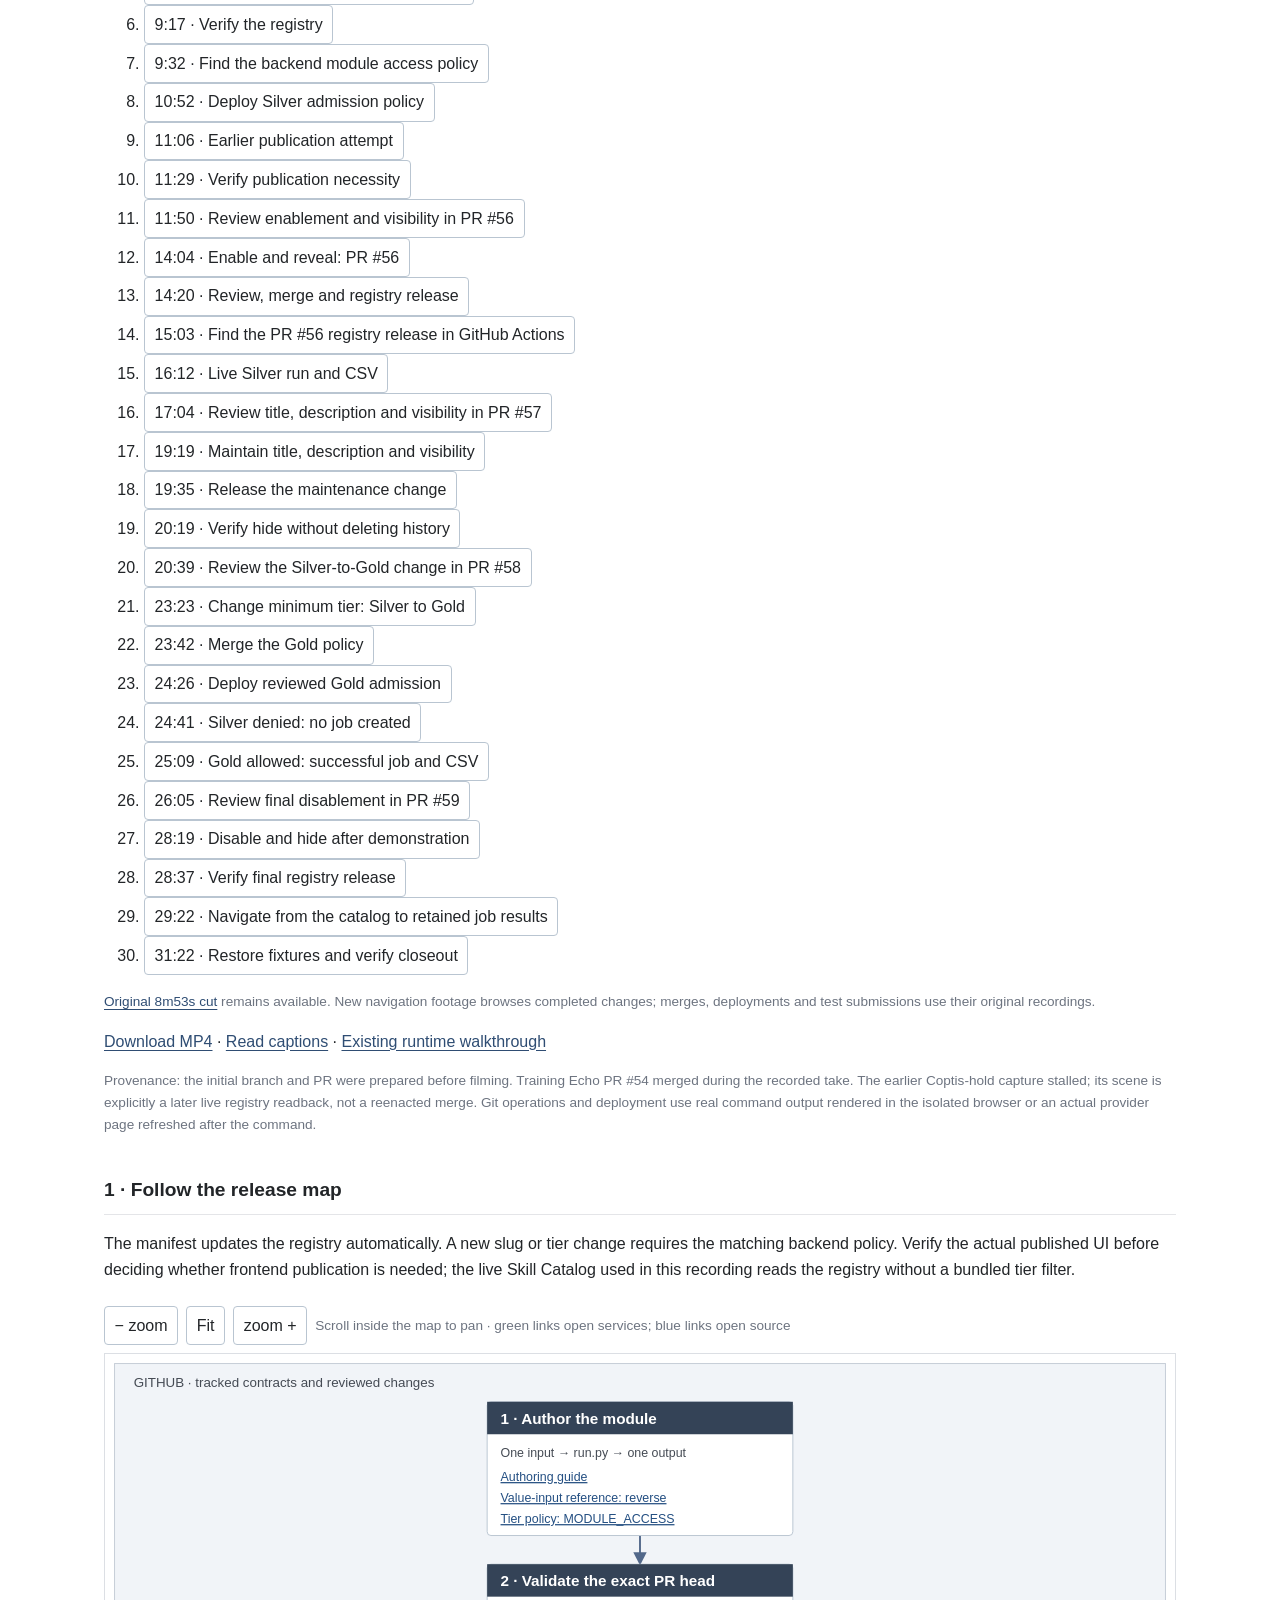
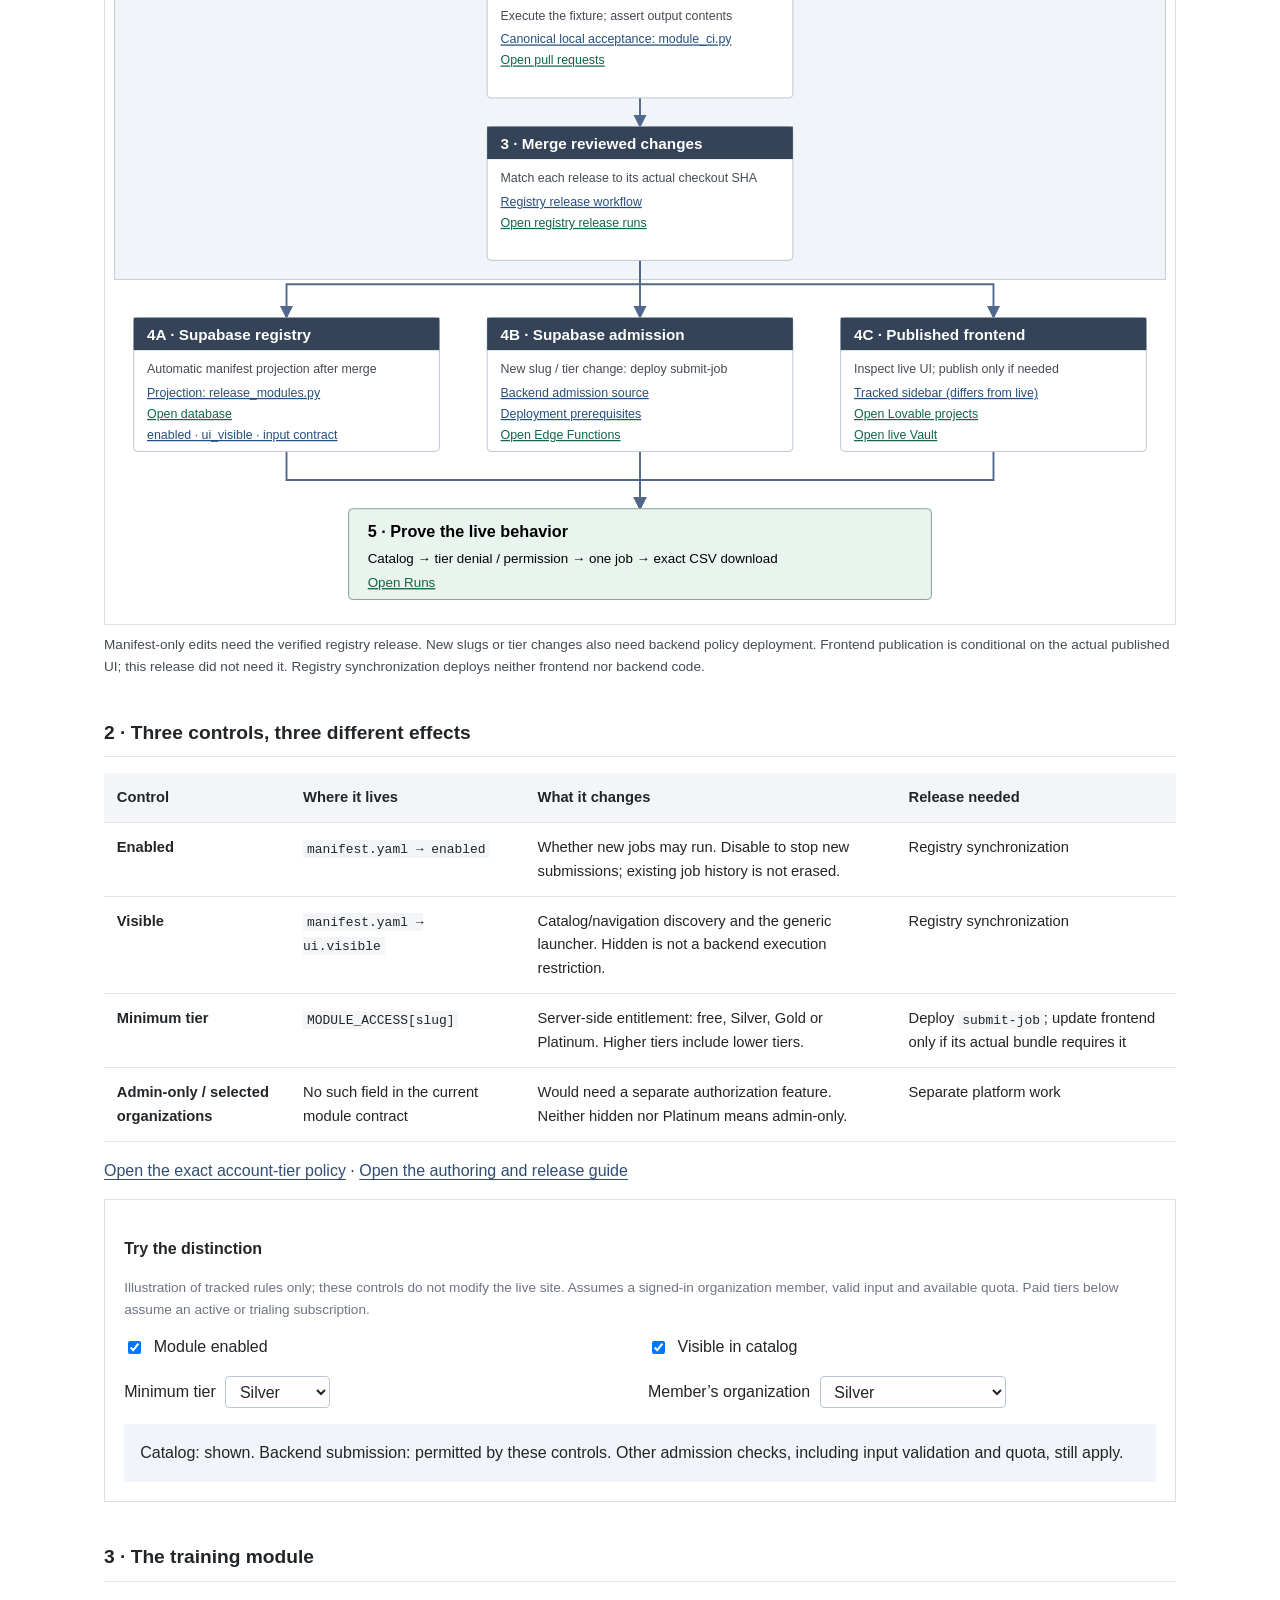
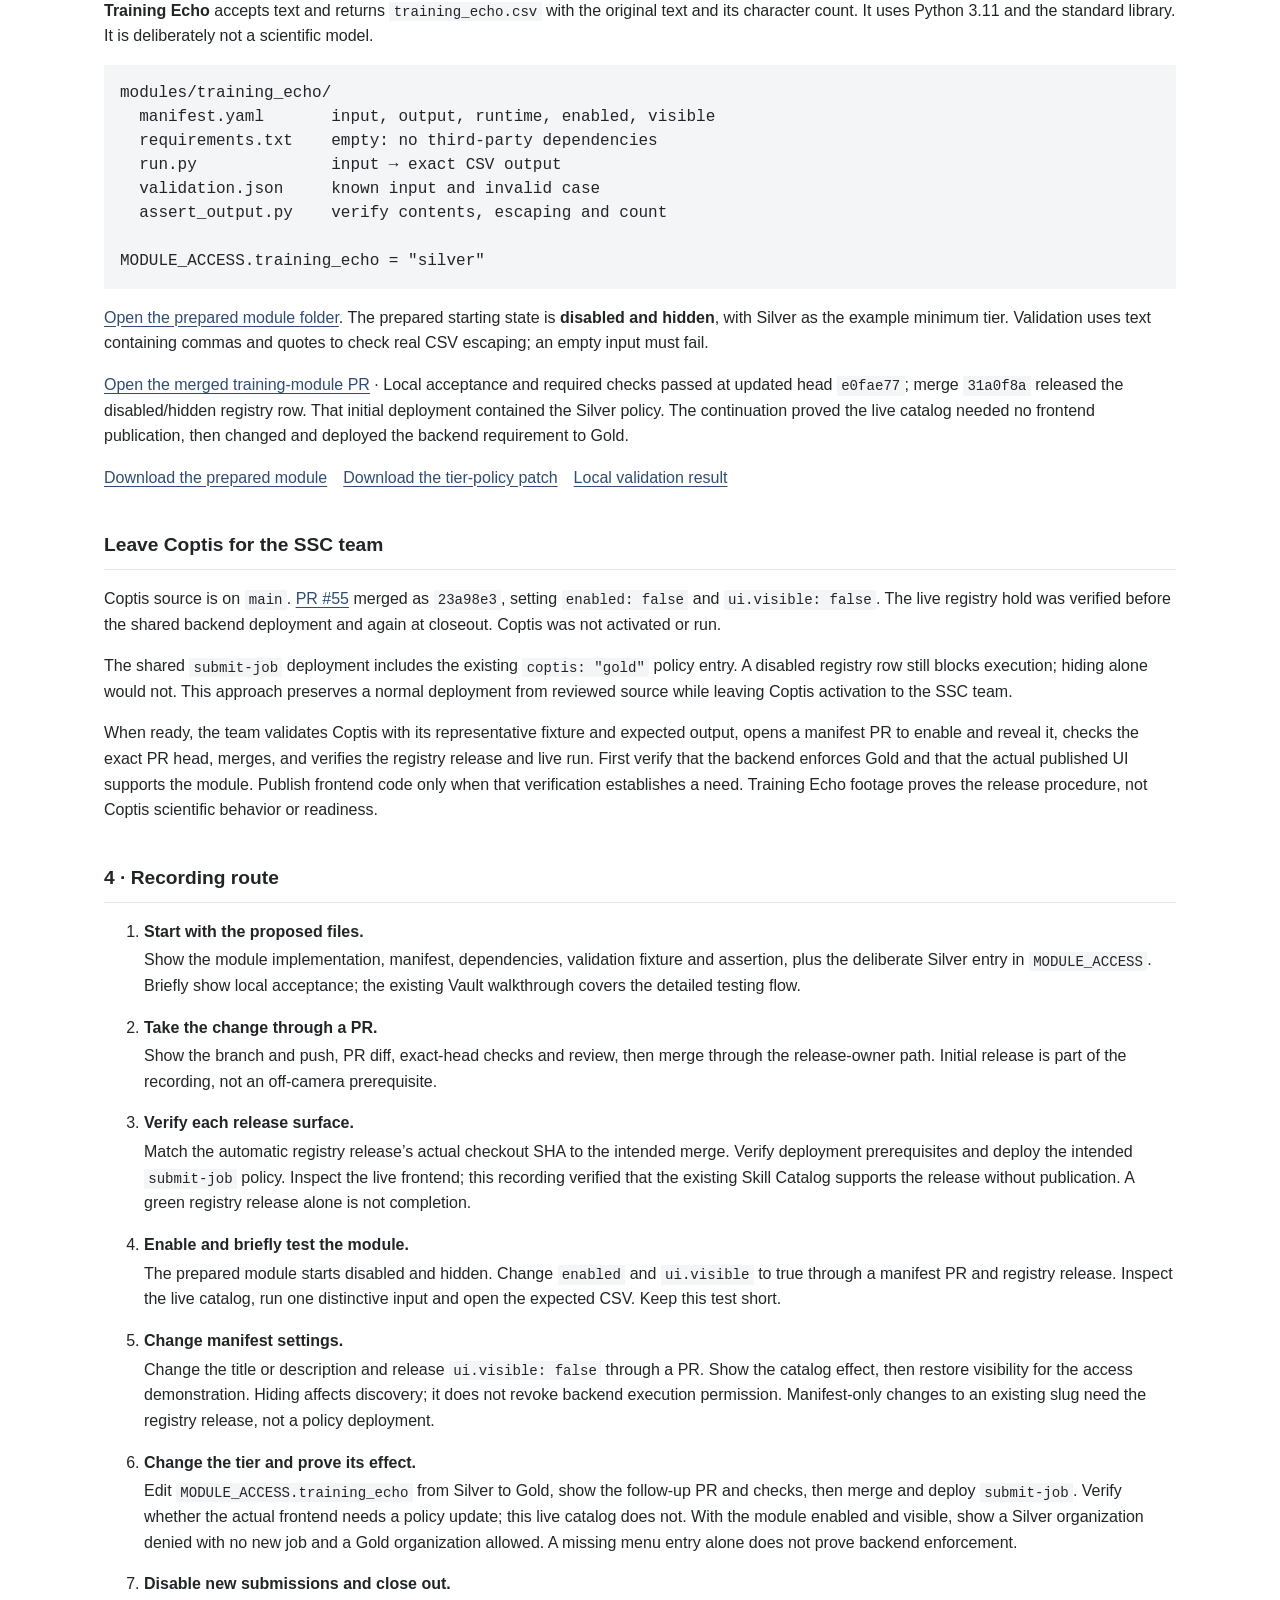
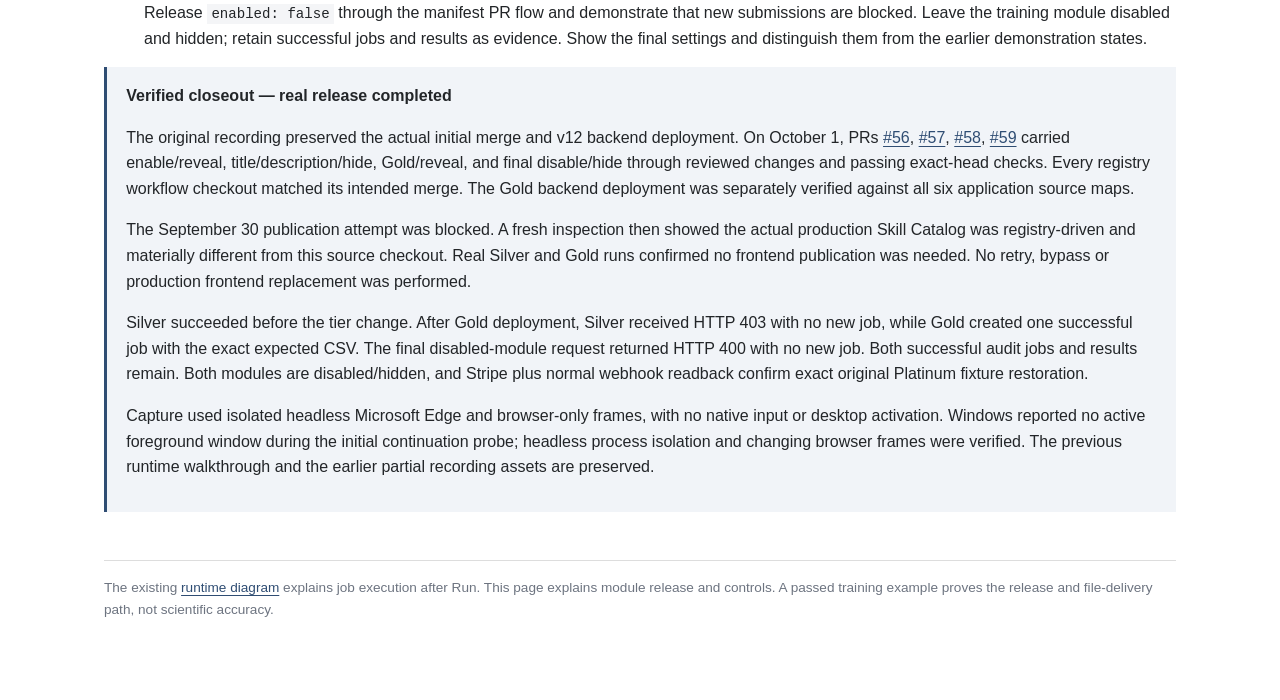
==== commit 207243bc: "Show step-by-step navigation throughout module release video" ====
--- a/module-release.html
+++ b/module-release.html
@@ -3,17 +3,18 @@
 <h1>From a module folder to the live Vault</h1><p class="intro">Build a tiny module, prove its output, then follow the release into the registry, backend and published site. Use this page as the home tab for the team demonstration; return to the map at each handoff.</p>
 <p class="note">Completed October 1, 2026. Final source <code>37839b8</code>; backend <code>submit-job</code> v13 enforces Gold. Training Echo and Coptis are disabled and hidden. Both test fixtures are restored to their exact original Platinum subscriptions. The existing production frontend was preserved.</p>
 <section id="recording" aria-labelledby="recording-title">
-<h2 id="recording-title">Complete recorded module release and maintenance</h2>
-<p>The recording follows the actual initial merge and deployment, enable/reveal, live Silver run and CSV, metadata and visibility maintenance, Silver-to-Gold policy change, real Silver denial without a job, Gold success, and final disable/restoration. It combines September 30 and October 1 footage; waiting is trimmed where labeled. Prepared files are shown honestly as prepared, and completed actions are not reenacted.</p>
-<video id="module-release-video" controls preload="metadata" playsinline poster="media/module-release-full-poster.jpg" style="display:block;width:100%;background:#101820" aria-label="Full SSC module-release recording">
-<source src="media/ssc-module-release-full.mp4" type="video/mp4">
-<track kind="captions" src="media/ssc-module-release-full.vtt" srclang="en" label="English">
-<track kind="chapters" src="media/module-release-full-chapters.vtt" srclang="en" label="Chapters">
-<a href="media/ssc-module-release-full.mp4">Download the full recording</a>
+<h2 id="recording-title">Step-by-step module release and maintenance</h2>
+<p>Follow the branch, module folder, individual files, pull requests, checks and registry release with visible clicks and deliberate scrolling. Read-only navigation tours are interleaved with the original September 30 and October 1 release actions and live tests. Captions explain each step below the footage.</p>
+<video id="module-release-video" controls preload="metadata" playsinline poster="media/module-release-revised-poster.jpg" style="display:block;width:100%;background:#101820" aria-label="Revised SSC module-release walkthrough">
+<source src="media/ssc-module-release-revised.mp4" type="video/mp4">
+<track kind="captions" src="media/ssc-module-release-revised.vtt" srclang="en" label="English">
+<track kind="chapters" src="media/module-release-revised-chapters.vtt" srclang="en" label="Chapters">
+<a href="media/ssc-module-release-revised.mp4">Download the full recording</a>
 </video>
-<p class="note">Captions are below the browser footage. Silent video; no desktop capture or native input. The historical blocked publication attempt is included with the subsequent necessity finding. No frontend publication was needed or performed on October 1.</p>
+<p class="note">32m11s · 30 chapters. Captions are below the browser footage. Silent video; no desktop capture or native input. The historical blocked publication attempt is included with the subsequent necessity finding. No frontend publication was needed or performed on October 1.</p>
 <ol id="module-video-chapters"></ol>
-<p><a href="media/ssc-module-release-full.mp4" download>Download MP4</a> · <a href="media/ssc-module-release-full.vtt">Read captions</a> · <a href="walkthrough.html">Existing runtime walkthrough</a></p>
+<p class="note"><a href="media/ssc-module-release-full.mp4">Original 8m53s cut</a> remains available. New navigation footage browses completed changes; merges, deployments and test submissions use their original recordings.</p>
+<p><a href="media/ssc-module-release-revised.mp4" download>Download MP4</a> · <a href="media/ssc-module-release-revised.vtt">Read captions</a> · <a href="walkthrough.html">Existing runtime walkthrough</a></p>
 <p class="note">Provenance: the initial branch and PR were prepared before filming. Training Echo PR #54 merged during the recorded take. The earlier Coptis-hold capture stalled; its scene is explicitly a later live registry readback, not a reenacted merge. Git operations and deployment use real command output rendered in the isolated browser or an actual provider page refreshed after the command.</p>
 </section>
 <h2>1 · Follow the release map</h2><p>The manifest updates the registry automatically. A new slug or tier change requires the matching backend policy. Verify the actual published UI before deciding whether frontend publication is needed; the live Skill Catalog used in this recording reads the registry without a bundled tier filter.</p>
@@ -56,4 +57,4 @@
 <p>Silver succeeded before the tier change. After Gold deployment, Silver received HTTP 403 with no new job, while Gold created one successful job with the exact expected CSV. The final disabled-module request returned HTTP 400 with no new job. Both successful audit jobs and results remain. Both modules are disabled/hidden, and Stripe plus normal webhook readback confirm exact original Platinum fixture restoration.</p>
 <p>Capture used isolated headless Microsoft Edge and browser-only frames, with no native input or desktop activation. Windows reported no active foreground window during the initial continuation probe; headless process isolation and changing browser frames were verified. The previous runtime walkthrough and the earlier partial recording assets are preserved.</p></div>
 <footer>The existing <a href="./">runtime diagram</a> explains job execution after Run. This page explains module release and controls. A passed training example proves the release and file-delivery path, not scientific accuracy.</footer>
-</main><script src="module-release.js"></script><script src="module-release-video.js"></script></body></html>+</main><script src="module-release.js"></script><script src="module-release-video.js?v=navigation-revision-20261001"></script></body></html>
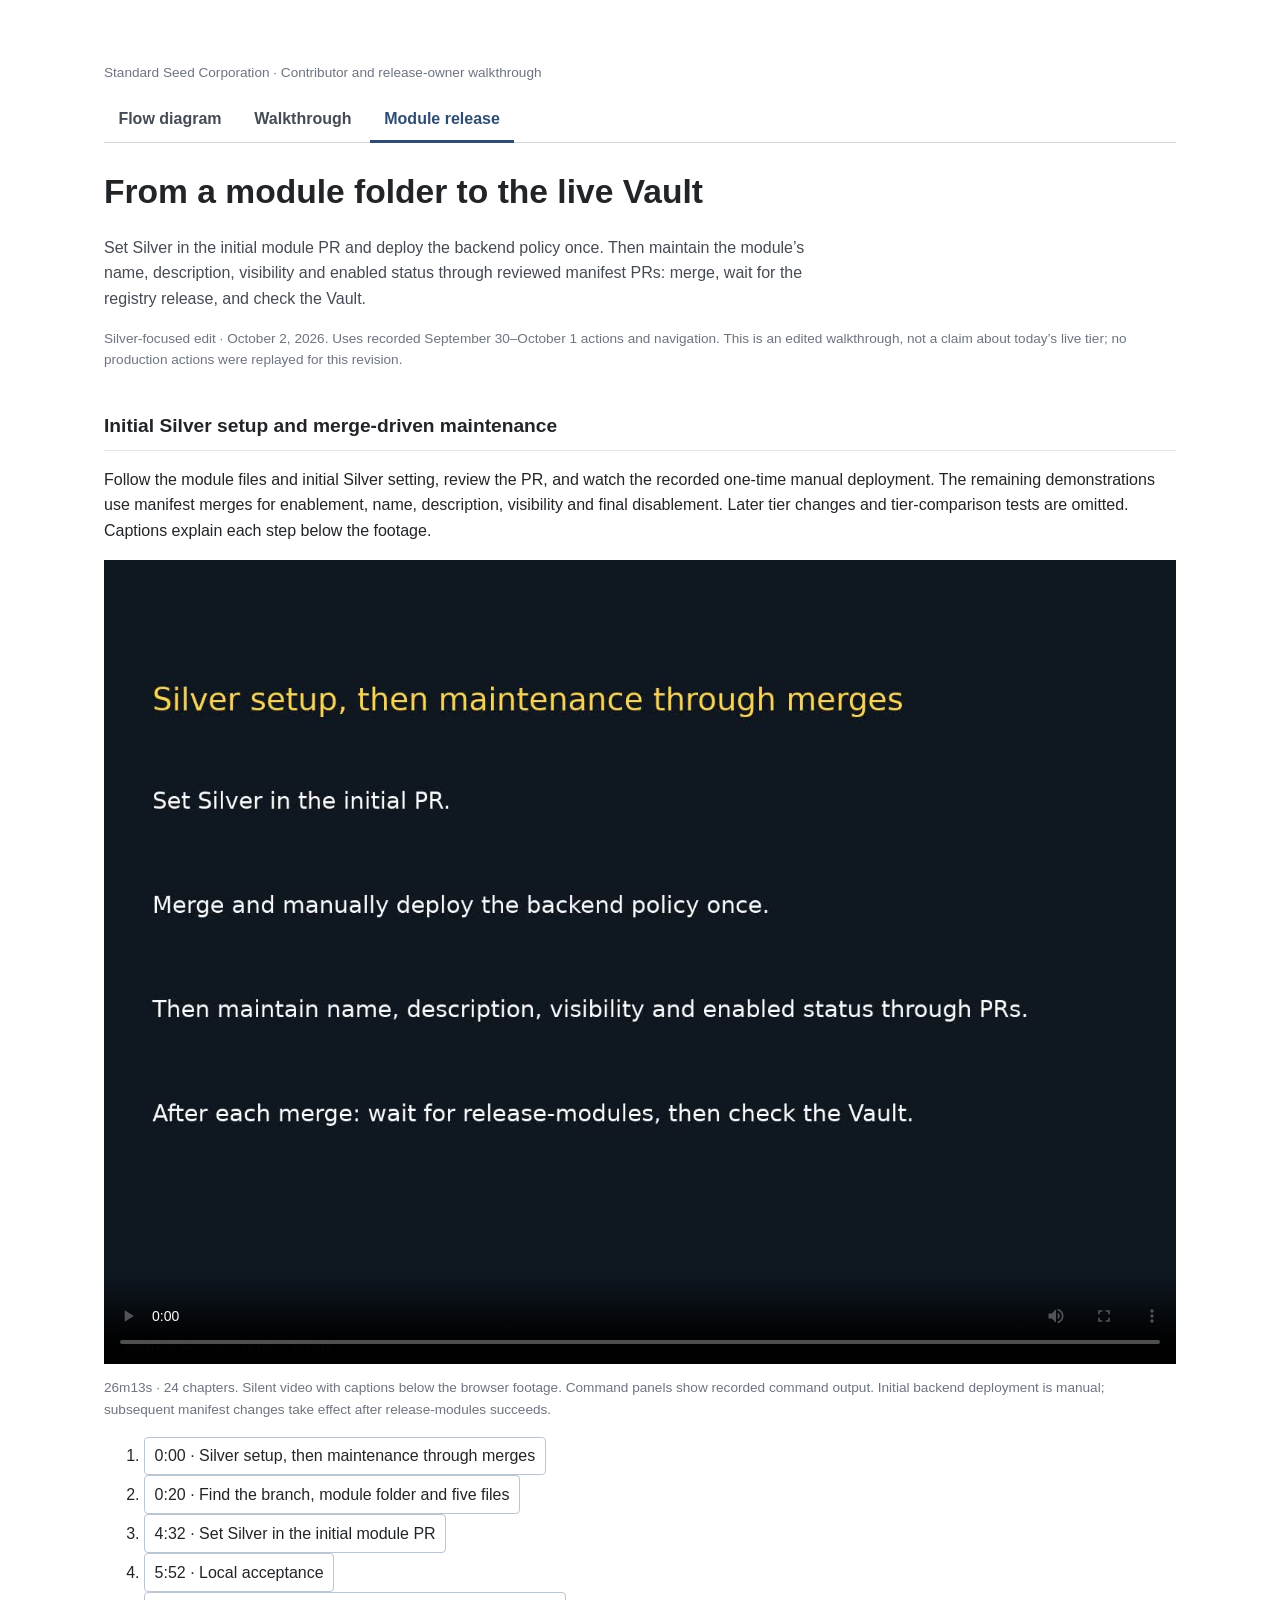
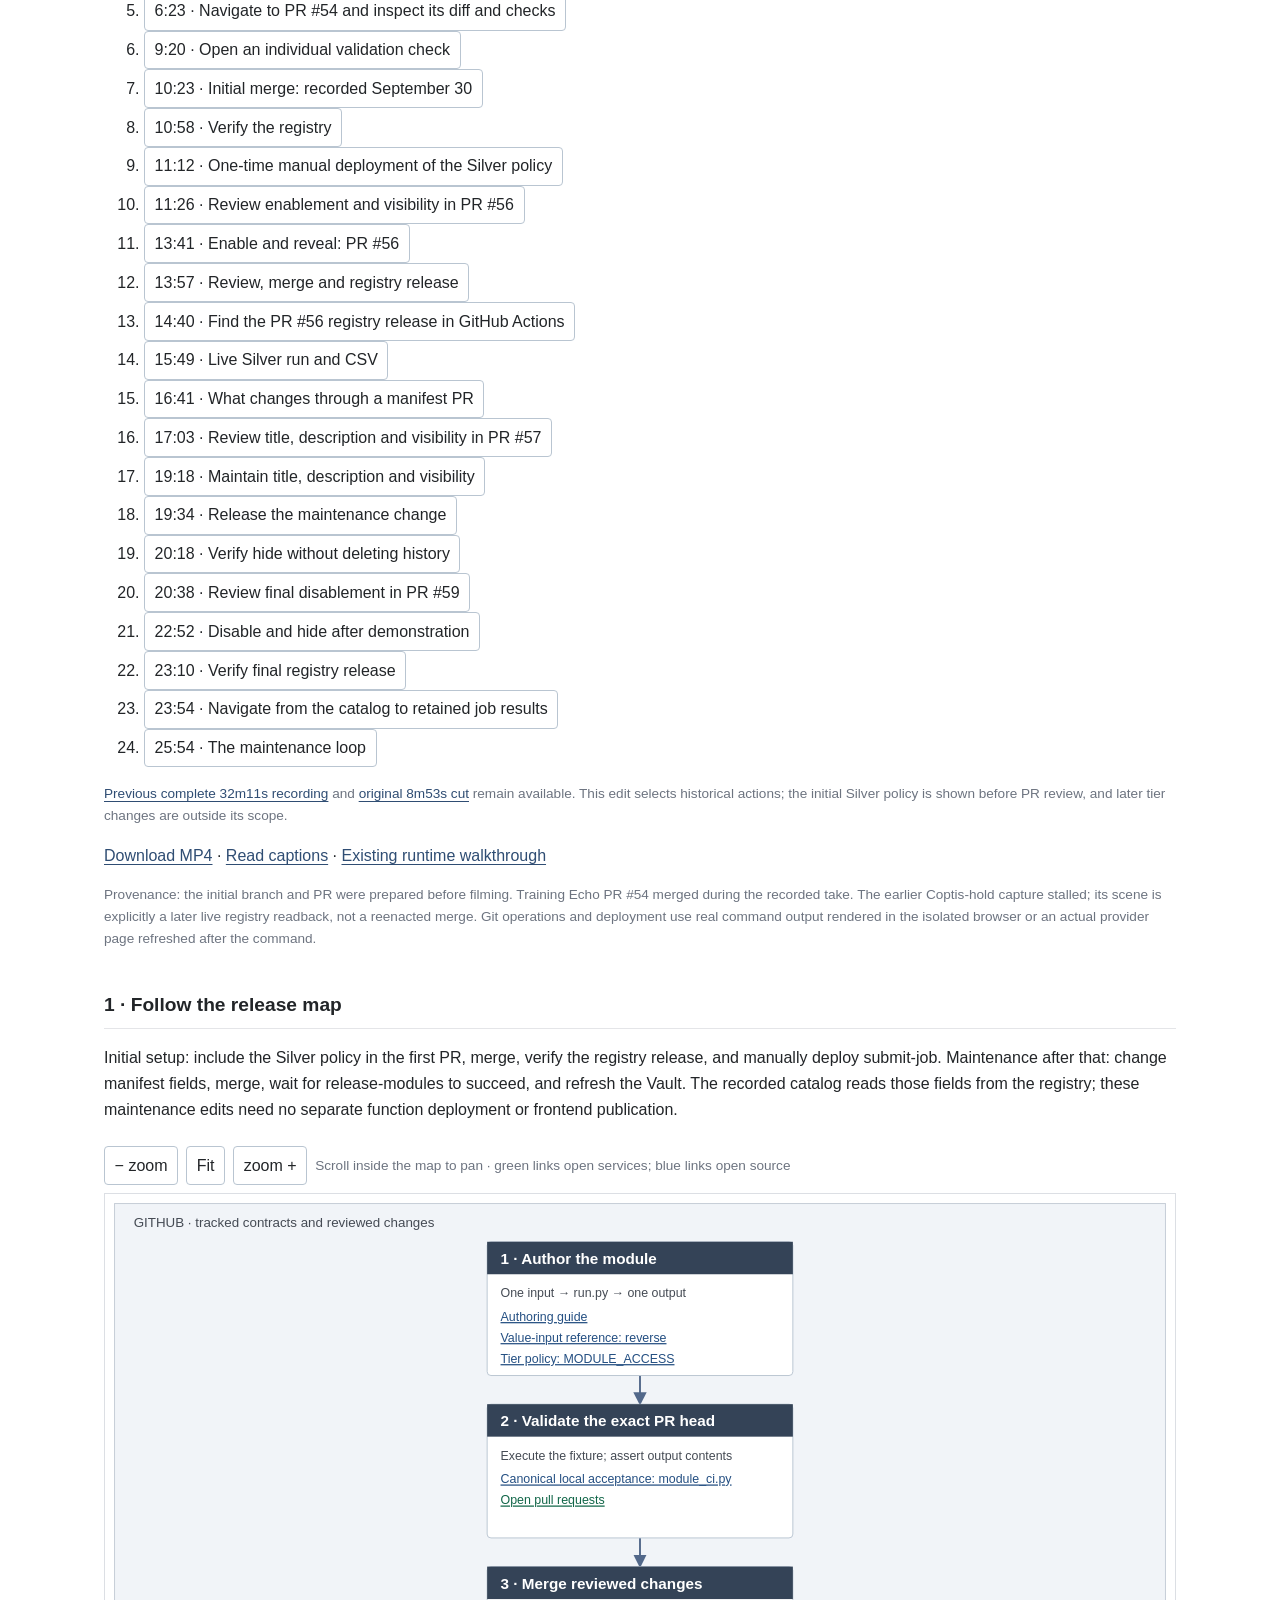
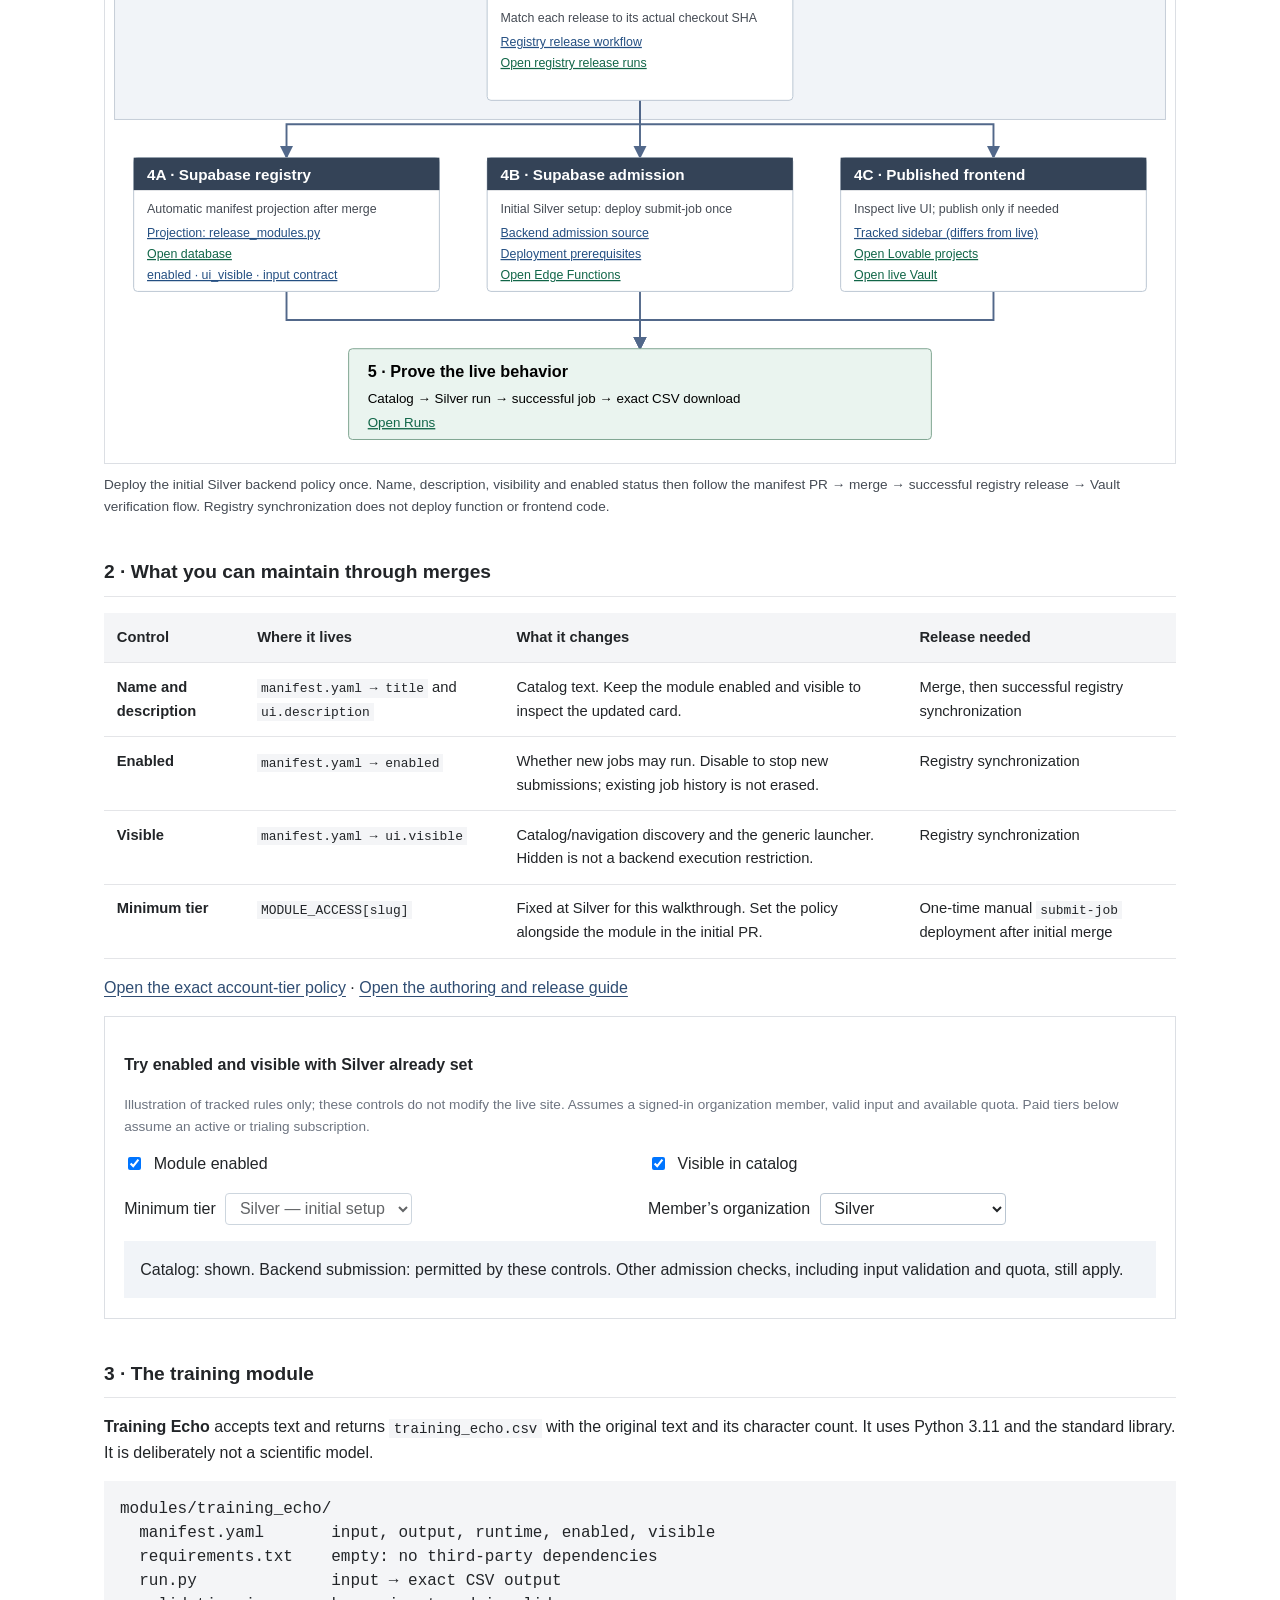
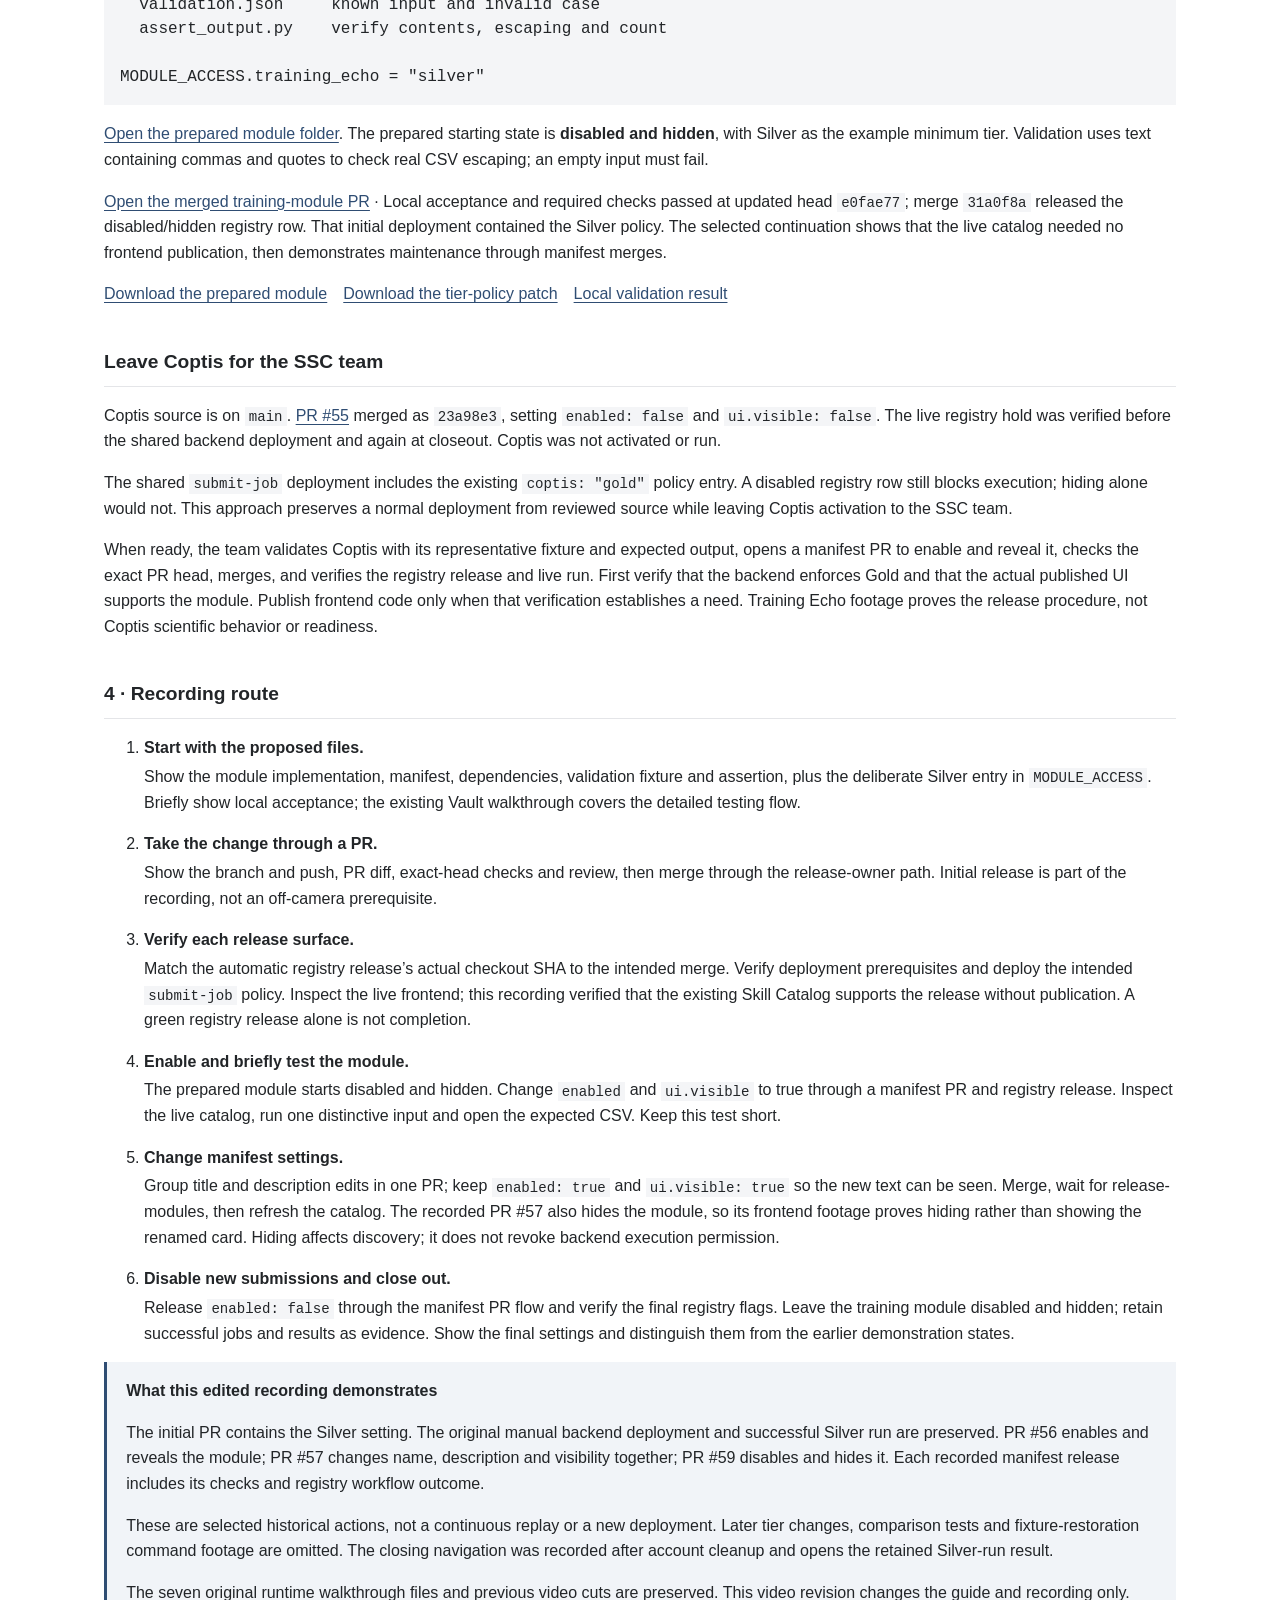
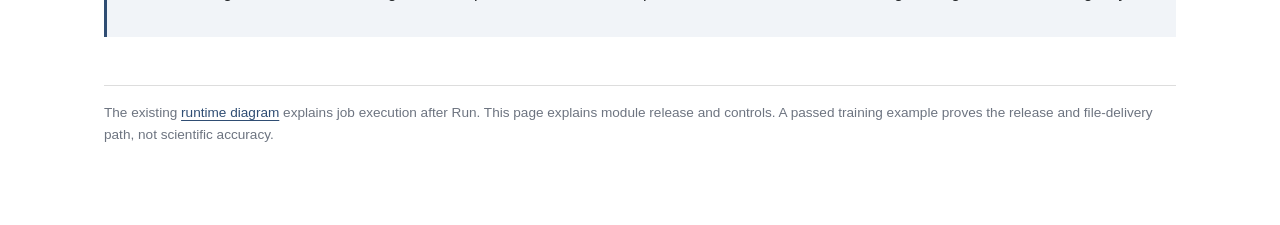
==== commit 3eebfea3: "Focus module walkthrough on initial Silver and manifest maintenance" ====
--- a/module-release.html
+++ b/module-release.html
@@ -1,33 +1,34 @@
 <!doctype html><html lang="en"><head><meta charset="utf-8"><meta name="viewport" content="width=device-width,initial-scale=1"><title>SSC Vault · Module release</title><link rel="stylesheet" href="navigation.css"><style>*{box-sizing:border-box}html{color-scheme:light;scroll-behavior:smooth}body{margin:0;color:#222528;background:#fff;font:1rem/1.6 -apple-system,"Helvetica Neue",Arial,sans-serif}main{max-width:1120px;margin:auto;padding:3rem 1.5rem 5rem}h1{font-size:2.1rem;line-height:1.2}h2{font-size:1.2rem;border-bottom:1px solid #e4e5e8;padding-bottom:.5rem;margin-top:2.5rem}h3{font-size:1rem}a{color:#2f4d73;text-underline-offset:.2em}a:focus-visible,button:focus-visible,select:focus-visible{outline:3px solid #d79a2e;outline-offset:3px}.doc-label,.note{color:#6d7480;font-size:.85rem}.intro{max-width:80ch;color:#454b54}code,pre{font-family:ui-monospace,Consolas,monospace;background:#f4f5f7}code{font-size:.88em;padding:.12em .3em}pre{padding:1rem;overflow:auto;line-height:1.5}figure{margin:1.5rem 0}.toolbar{display:flex;gap:.5rem;align-items:center;flex-wrap:wrap}.viewport{overflow:auto;border:1px solid #dcdfe4;margin-top:.5rem}.viewport svg{display:block;width:100%;min-width:880px;font-family:inherit}button,select{font:inherit;padding:.35rem .6rem;border:1px solid #b9c5d1;border-radius:4px;background:white;color:#222528}button{cursor:pointer}figcaption{font-size:.85rem;color:#454b54;margin-top:.6rem}.table-wrap{overflow:auto}table{border-collapse:collapse;width:100%;font-size:.92rem}th,td{text-align:left;vertical-align:top;padding:.8rem;border-bottom:1px solid #e4e5e8}th{background:#f4f5f7}.callout{padding:1rem 1.2rem;background:#f1f4f8;border-left:3px solid #2f4d73}.controls{display:grid;grid-template-columns:repeat(2,minmax(0,1fr));gap:1rem}.controls label{display:flex;gap:.6rem;align-items:center;flex-wrap:wrap}.sandbox{border:1px solid #dcdfe4;padding:1.2rem}.result{margin:1rem 0 0;padding:1rem;background:#f1f4f8}.steps li{margin-bottom:1rem}.steps p{margin:.2rem 0}.source-links{display:flex;gap:1rem;flex-wrap:wrap}footer{border-top:1px solid #ddd;margin-top:3rem;padding-top:1rem;color:#6d7480;font-size:.85rem}@media(max-width:640px){main{padding:1.5rem 1rem}.controls{grid-template-columns:1fr}h1{font-size:1.7rem}.page-tabs{flex-wrap:wrap}}</style></head><body><main>
 <p class="doc-label">Standard Seed Corporation · Contributor and release-owner walkthrough</p><nav class="page-tabs" aria-label="SSC Vault reference"><a href="./">Flow diagram</a><a href="walkthrough.html">Walkthrough</a><a href="module-release.html" aria-current="page">Module release</a></nav>
-<h1>From a module folder to the live Vault</h1><p class="intro">Build a tiny module, prove its output, then follow the release into the registry, backend and published site. Use this page as the home tab for the team demonstration; return to the map at each handoff.</p>
-<p class="note">Completed October 1, 2026. Final source <code>37839b8</code>; backend <code>submit-job</code> v13 enforces Gold. Training Echo and Coptis are disabled and hidden. Both test fixtures are restored to their exact original Platinum subscriptions. The existing production frontend was preserved.</p>
+<h1>From a module folder to the live Vault</h1><p class="intro">Set Silver in the initial module PR and deploy the backend policy once. Then maintain the module’s name, description, visibility and enabled status through reviewed manifest PRs: merge, wait for the registry release, and check the Vault.</p>
+<p class="note">Silver-focused edit · October 2, 2026. Uses recorded September 30–October 1 actions and navigation. This is an edited walkthrough, not a claim about today’s live tier; no production actions were replayed for this revision.</p>
 <section id="recording" aria-labelledby="recording-title">
-<h2 id="recording-title">Step-by-step module release and maintenance</h2>
-<p>Follow the branch, module folder, individual files, pull requests, checks and registry release with visible clicks and deliberate scrolling. Read-only navigation tours are interleaved with the original September 30 and October 1 release actions and live tests. Captions explain each step below the footage.</p>
-<video id="module-release-video" controls preload="metadata" playsinline poster="media/module-release-revised-poster.jpg" style="display:block;width:100%;background:#101820" aria-label="Revised SSC module-release walkthrough">
-<source src="media/ssc-module-release-revised.mp4" type="video/mp4">
-<track kind="captions" src="media/ssc-module-release-revised.vtt" srclang="en" label="English">
-<track kind="chapters" src="media/module-release-revised-chapters.vtt" srclang="en" label="Chapters">
-<a href="media/ssc-module-release-revised.mp4">Download the full recording</a>
+<h2 id="recording-title">Initial Silver setup and merge-driven maintenance</h2>
+<p>Follow the module files and initial Silver setting, review the PR, and watch the recorded one-time manual deployment. The remaining demonstrations use manifest merges for enablement, name, description, visibility and final disablement. Later tier changes and tier-comparison tests are omitted. Captions explain each step below the footage.</p>
+<video id="module-release-video" controls preload="metadata" playsinline poster="media/module-release-silver-poster.jpg" style="display:block;width:100%;background:#101820" aria-label="SSC Silver setup and merge-driven maintenance walkthrough">
+<source src="media/ssc-module-release-silver.mp4" type="video/mp4">
+<track kind="captions" src="media/ssc-module-release-silver.vtt" srclang="en" label="English">
+<track kind="chapters" src="media/module-release-silver-chapters.vtt" srclang="en" label="Chapters">
+<a href="media/ssc-module-release-silver.mp4">Download the full recording</a>
 </video>
-<p class="note">32m11s · 30 chapters. Captions are below the browser footage. Silent video; no desktop capture or native input. The historical blocked publication attempt is included with the subsequent necessity finding. No frontend publication was needed or performed on October 1.</p>
+<p class="note">26m13s · 24 chapters. Silent video with captions below the browser footage. Command panels show recorded command output. Initial backend deployment is manual; subsequent manifest changes take effect after release-modules succeeds.</p>
 <ol id="module-video-chapters"></ol>
-<p class="note"><a href="media/ssc-module-release-full.mp4">Original 8m53s cut</a> remains available. New navigation footage browses completed changes; merges, deployments and test submissions use their original recordings.</p>
-<p><a href="media/ssc-module-release-revised.mp4" download>Download MP4</a> · <a href="media/ssc-module-release-revised.vtt">Read captions</a> · <a href="walkthrough.html">Existing runtime walkthrough</a></p>
+<p class="note"><a href="media/ssc-module-release-revised.mp4">Previous complete 32m11s recording</a> and <a href="media/ssc-module-release-full.mp4">original 8m53s cut</a> remain available. This edit selects historical actions; the initial Silver policy is shown before PR review, and later tier changes are outside its scope.</p>
+<p><a href="media/ssc-module-release-silver.mp4" download>Download MP4</a> · <a href="media/ssc-module-release-silver.vtt">Read captions</a> · <a href="walkthrough.html">Existing runtime walkthrough</a></p>
 <p class="note">Provenance: the initial branch and PR were prepared before filming. Training Echo PR #54 merged during the recorded take. The earlier Coptis-hold capture stalled; its scene is explicitly a later live registry readback, not a reenacted merge. Git operations and deployment use real command output rendered in the isolated browser or an actual provider page refreshed after the command.</p>
 </section>
-<h2>1 · Follow the release map</h2><p>The manifest updates the registry automatically. A new slug or tier change requires the matching backend policy. Verify the actual published UI before deciding whether frontend publication is needed; the live Skill Catalog used in this recording reads the registry without a bundled tier filter.</p>
-<figure><div class="toolbar"><button id="zoom-out" aria-label="Zoom out">− zoom</button><button id="fit">Fit</button><button id="zoom-in" aria-label="Zoom in">zoom +</button><span class="note">Scroll inside the map to pan · green links open services; blue links open source</span></div><div class="viewport"><svg id="release-map" viewBox="0 0 1120 910" role="img" aria-labelledby="map-title map-desc" xmlns="http://www.w3.org/2000/svg"><title id="map-title">From module folder to a released Vault module</title><desc id="map-desc">Author and validate in GitHub, merge, verify registry synchronization and backend policy, then check whether the live frontend needs publication before testing the Vault.</desc><defs><marker id="arrow" viewBox="0 0 10 10" refX="9" refY="5" markerWidth="7" markerHeight="7" orient="auto-start-reverse"><path d="M0 0L10 5L0 10z" fill="#52688a"/></marker></defs><rect x="10" y="10" width="1100" height="540" fill="#f1f4f8" stroke="#c4ccd6"/><text x="30" y="35" font-size="14" fill="#454b54">GITHUB · tracked contracts and reviewed changes</text><path d="M560 190V220" fill="none" stroke="#52688a" stroke-width="2" marker-end="url(#arrow)"/><path d="M560 360V390" fill="none" stroke="#52688a" stroke-width="2" marker-end="url(#arrow)"/><path d="M560 530V555H190V590" fill="none" stroke="#52688a" stroke-width="2" marker-end="url(#arrow)"/><path d="M560 530V590" fill="none" stroke="#52688a" stroke-width="2" marker-end="url(#arrow)"/><path d="M560 530V555H930V590" fill="none" stroke="#52688a" stroke-width="2" marker-end="url(#arrow)"/><path d="M190 730V760H560V790" fill="none" stroke="#52688a" stroke-width="2" marker-end="url(#arrow)"/><path d="M560 730V790" fill="none" stroke="#52688a" stroke-width="2" marker-end="url(#arrow)"/><path d="M930 730V760H560V790" fill="none" stroke="#52688a" stroke-width="2" marker-end="url(#arrow)"/><g transform="translate(400 50)"><rect width="320" height="140" rx="4" fill="white" stroke="#b9c5d1"/><rect width="320" height="34" fill="#344357"/><text x="14" y="23" fill="white" font-weight="700">1 · Author the module</text><text x="14" y="58" fill="#454b54" font-size="13">One input → run.py → one output</text><a href="https://github.com/Standard-Seed-Corporation/pixel-perfect-clone-47795/blob/8f55be7f6859bd78771414faa23f7e29c117cb82/modules/MODULE-AUTHORING-GUIDE.md" target="_blank" rel="noopener"><text x="14" y="83" fill="#244f82" text-decoration="underline" font-size="13">Authoring guide</text></a><a href="https://github.com/Standard-Seed-Corporation/pixel-perfect-clone-47795/tree/8f55be7f6859bd78771414faa23f7e29c117cb82/modules/reverse" target="_blank" rel="noopener"><text x="14" y="105" fill="#244f82" text-decoration="underline" font-size="13">Value-input reference: reverse</text></a><a href="https://github.com/Standard-Seed-Corporation/pixel-perfect-clone-47795/blob/8f55be7f6859bd78771414faa23f7e29c117cb82/supabase/functions/_shared/module-entitlements.ts" target="_blank" rel="noopener"><text x="14" y="127" fill="#244f82" text-decoration="underline" font-size="13">Tier policy: MODULE_ACCESS</text></a></g><g transform="translate(400 220)"><rect width="320" height="140" rx="4" fill="white" stroke="#b9c5d1"/><rect width="320" height="34" fill="#344357"/><text x="14" y="23" fill="white" font-weight="700">2 · Validate the exact PR head</text><text x="14" y="58" fill="#454b54" font-size="13">Execute the fixture; assert output contents</text><a href="https://github.com/Standard-Seed-Corporation/pixel-perfect-clone-47795/blob/8f55be7f6859bd78771414faa23f7e29c117cb82/scripts/module_ci.py" target="_blank" rel="noopener"><text x="14" y="83" fill="#244f82" text-decoration="underline" font-size="13">Canonical local acceptance: module_ci.py</text></a><a href="https://github.com/Standard-Seed-Corporation/pixel-perfect-clone-47795/pulls" target="_blank" rel="noopener"><text x="14" y="105" fill="#116648" text-decoration="underline" font-size="13">Open pull requests</text></a></g><g transform="translate(400 390)"><rect width="320" height="140" rx="4" fill="white" stroke="#b9c5d1"/><rect width="320" height="34" fill="#344357"/><text x="14" y="23" fill="white" font-weight="700">3 · Merge reviewed changes</text><text x="14" y="58" fill="#454b54" font-size="13">Match each release to its actual checkout SHA</text><a href="https://github.com/Standard-Seed-Corporation/pixel-perfect-clone-47795/blob/8f55be7f6859bd78771414faa23f7e29c117cb82/.github/workflows/release-modules.yml" target="_blank" rel="noopener"><text x="14" y="83" fill="#244f82" text-decoration="underline" font-size="13">Registry release workflow</text></a><a href="https://github.com/Standard-Seed-Corporation/pixel-perfect-clone-47795/actions/workflows/release-modules.yml" target="_blank" rel="noopener"><text x="14" y="105" fill="#116648" text-decoration="underline" font-size="13">Open registry release runs</text></a></g><g transform="translate(30 590)"><rect width="320" height="140" rx="4" fill="white" stroke="#b9c5d1"/><rect width="320" height="34" fill="#344357"/><text x="14" y="23" fill="white" font-weight="700">4A · Supabase registry</text><text x="14" y="58" fill="#454b54" font-size="13">Automatic manifest projection after merge</text><a href="https://github.com/Standard-Seed-Corporation/pixel-perfect-clone-47795/blob/8f55be7f6859bd78771414faa23f7e29c117cb82/scripts/release_modules.py" target="_blank" rel="noopener"><text x="14" y="83" fill="#244f82" text-decoration="underline" font-size="13">Projection: release_modules.py</text></a><a href="https://supabase.com/dashboard/project/knwmoomyvvfupbeotmcr/editor" target="_blank" rel="noopener"><text x="14" y="105" fill="#116648" text-decoration="underline" font-size="13">Open database</text></a><a href="#controls" target="_blank" rel="noopener"><text x="14" y="127" fill="#244f82" text-decoration="underline" font-size="13">enabled · ui_visible · input contract</text></a></g><g transform="translate(400 590)"><rect width="320" height="140" rx="4" fill="white" stroke="#b9c5d1"/><rect width="320" height="34" fill="#344357"/><text x="14" y="23" fill="white" font-weight="700">4B · Supabase admission</text><text x="14" y="58" fill="#454b54" font-size="13">New slug / tier change: deploy submit-job</text><a href="https://github.com/Standard-Seed-Corporation/pixel-perfect-clone-47795/blob/8f55be7f6859bd78771414faa23f7e29c117cb82/supabase/functions/submit-job/index.ts" target="_blank" rel="noopener"><text x="14" y="83" fill="#244f82" text-decoration="underline" font-size="13">Backend admission source</text></a><a href="https://github.com/Standard-Seed-Corporation/pixel-perfect-clone-47795/blob/8f55be7f6859bd78771414faa23f7e29c117cb82/supabase/README.md" target="_blank" rel="noopener"><text x="14" y="105" fill="#244f82" text-decoration="underline" font-size="13">Deployment prerequisites</text></a><a href="https://supabase.com/dashboard/project/knwmoomyvvfupbeotmcr/functions" target="_blank" rel="noopener"><text x="14" y="127" fill="#116648" text-decoration="underline" font-size="13">Open Edge Functions</text></a></g><g transform="translate(770 590)"><rect width="320" height="140" rx="4" fill="white" stroke="#b9c5d1"/><rect width="320" height="34" fill="#344357"/><text x="14" y="23" fill="white" font-weight="700">4C · Published frontend</text><text x="14" y="58" fill="#454b54" font-size="13">Inspect live UI; publish only if needed</text><a href="https://github.com/Standard-Seed-Corporation/pixel-perfect-clone-47795/blob/8f55be7f6859bd78771414faa23f7e29c117cb82/src/components/app-sidebar.tsx" target="_blank" rel="noopener"><text x="14" y="83" fill="#244f82" text-decoration="underline" font-size="13">Tracked sidebar (differs from live)</text></a><a href="https://lovable.dev/projects" target="_blank" rel="noopener"><text x="14" y="105" fill="#116648" text-decoration="underline" font-size="13">Open Lovable projects</text></a><a href="https://standardseedvault.com/vault/skills" target="_blank" rel="noopener"><text x="14" y="127" fill="#116648" text-decoration="underline" font-size="13">Open live Vault</text></a></g><rect x="255" y="790" width="610" height="95" rx="4" fill="#eaf4ef" stroke="#7ca28e"/><text x="275" y="820" font-size="17" font-weight="700">5 · Prove the live behavior</text><text x="275" y="847" font-size="14">Catalog → tier denial / permission → one job → exact CSV download</text><a href="https://standardseedvault.com/vault/runs" target="_blank" rel="noopener"><text x="275" y="872" fill="#116648" text-decoration="underline" font-size="14">Open Runs</text></a></svg></div><figcaption>Manifest-only edits need the verified registry release. New slugs or tier changes also need backend policy deployment. Frontend publication is conditional on the actual published UI; this release did not need it. Registry synchronization deploys neither frontend nor backend code.</figcaption></figure>
-<h2 id="controls">2 · Three controls, three different effects</h2>
+<h2>1 · Follow the release map</h2><p>Initial setup: include the Silver policy in the first PR, merge, verify the registry release, and manually deploy submit-job. Maintenance after that: change manifest fields, merge, wait for release-modules to succeed, and refresh the Vault. The recorded catalog reads those fields from the registry; these maintenance edits need no separate function deployment or frontend publication.</p>
+<figure><div class="toolbar"><button id="zoom-out" aria-label="Zoom out">− zoom</button><button id="fit">Fit</button><button id="zoom-in" aria-label="Zoom in">zoom +</button><span class="note">Scroll inside the map to pan · green links open services; blue links open source</span></div><div class="viewport"><svg id="release-map" viewBox="0 0 1120 910" role="img" aria-labelledby="map-title map-desc" xmlns="http://www.w3.org/2000/svg"><title id="map-title">From module folder to a released Vault module</title><desc id="map-desc">Author and validate in GitHub, merge, verify registry synchronization and backend policy, then check whether the live frontend needs publication before testing the Vault.</desc><defs><marker id="arrow" viewBox="0 0 10 10" refX="9" refY="5" markerWidth="7" markerHeight="7" orient="auto-start-reverse"><path d="M0 0L10 5L0 10z" fill="#52688a"/></marker></defs><rect x="10" y="10" width="1100" height="540" fill="#f1f4f8" stroke="#c4ccd6"/><text x="30" y="35" font-size="14" fill="#454b54">GITHUB · tracked contracts and reviewed changes</text><path d="M560 190V220" fill="none" stroke="#52688a" stroke-width="2" marker-end="url(#arrow)"/><path d="M560 360V390" fill="none" stroke="#52688a" stroke-width="2" marker-end="url(#arrow)"/><path d="M560 530V555H190V590" fill="none" stroke="#52688a" stroke-width="2" marker-end="url(#arrow)"/><path d="M560 530V590" fill="none" stroke="#52688a" stroke-width="2" marker-end="url(#arrow)"/><path d="M560 530V555H930V590" fill="none" stroke="#52688a" stroke-width="2" marker-end="url(#arrow)"/><path d="M190 730V760H560V790" fill="none" stroke="#52688a" stroke-width="2" marker-end="url(#arrow)"/><path d="M560 730V790" fill="none" stroke="#52688a" stroke-width="2" marker-end="url(#arrow)"/><path d="M930 730V760H560V790" fill="none" stroke="#52688a" stroke-width="2" marker-end="url(#arrow)"/><g transform="translate(400 50)"><rect width="320" height="140" rx="4" fill="white" stroke="#b9c5d1"/><rect width="320" height="34" fill="#344357"/><text x="14" y="23" fill="white" font-weight="700">1 · Author the module</text><text x="14" y="58" fill="#454b54" font-size="13">One input → run.py → one output</text><a href="https://github.com/Standard-Seed-Corporation/pixel-perfect-clone-47795/blob/8f55be7f6859bd78771414faa23f7e29c117cb82/modules/MODULE-AUTHORING-GUIDE.md" target="_blank" rel="noopener"><text x="14" y="83" fill="#244f82" text-decoration="underline" font-size="13">Authoring guide</text></a><a href="https://github.com/Standard-Seed-Corporation/pixel-perfect-clone-47795/tree/8f55be7f6859bd78771414faa23f7e29c117cb82/modules/reverse" target="_blank" rel="noopener"><text x="14" y="105" fill="#244f82" text-decoration="underline" font-size="13">Value-input reference: reverse</text></a><a href="https://github.com/Standard-Seed-Corporation/pixel-perfect-clone-47795/blob/e0fae7769948acd8df66fee0f1423ac82d991bed/supabase/functions/_shared/module-entitlements.ts" target="_blank" rel="noopener"><text x="14" y="127" fill="#244f82" text-decoration="underline" font-size="13">Tier policy: MODULE_ACCESS</text></a></g><g transform="translate(400 220)"><rect width="320" height="140" rx="4" fill="white" stroke="#b9c5d1"/><rect width="320" height="34" fill="#344357"/><text x="14" y="23" fill="white" font-weight="700">2 · Validate the exact PR head</text><text x="14" y="58" fill="#454b54" font-size="13">Execute the fixture; assert output contents</text><a href="https://github.com/Standard-Seed-Corporation/pixel-perfect-clone-47795/blob/8f55be7f6859bd78771414faa23f7e29c117cb82/scripts/module_ci.py" target="_blank" rel="noopener"><text x="14" y="83" fill="#244f82" text-decoration="underline" font-size="13">Canonical local acceptance: module_ci.py</text></a><a href="https://github.com/Standard-Seed-Corporation/pixel-perfect-clone-47795/pulls" target="_blank" rel="noopener"><text x="14" y="105" fill="#116648" text-decoration="underline" font-size="13">Open pull requests</text></a></g><g transform="translate(400 390)"><rect width="320" height="140" rx="4" fill="white" stroke="#b9c5d1"/><rect width="320" height="34" fill="#344357"/><text x="14" y="23" fill="white" font-weight="700">3 · Merge reviewed changes</text><text x="14" y="58" fill="#454b54" font-size="13">Match each release to its actual checkout SHA</text><a href="https://github.com/Standard-Seed-Corporation/pixel-perfect-clone-47795/blob/8f55be7f6859bd78771414faa23f7e29c117cb82/.github/workflows/release-modules.yml" target="_blank" rel="noopener"><text x="14" y="83" fill="#244f82" text-decoration="underline" font-size="13">Registry release workflow</text></a><a href="https://github.com/Standard-Seed-Corporation/pixel-perfect-clone-47795/actions/workflows/release-modules.yml" target="_blank" rel="noopener"><text x="14" y="105" fill="#116648" text-decoration="underline" font-size="13">Open registry release runs</text></a></g><g transform="translate(30 590)"><rect width="320" height="140" rx="4" fill="white" stroke="#b9c5d1"/><rect width="320" height="34" fill="#344357"/><text x="14" y="23" fill="white" font-weight="700">4A · Supabase registry</text><text x="14" y="58" fill="#454b54" font-size="13">Automatic manifest projection after merge</text><a href="https://github.com/Standard-Seed-Corporation/pixel-perfect-clone-47795/blob/8f55be7f6859bd78771414faa23f7e29c117cb82/scripts/release_modules.py" target="_blank" rel="noopener"><text x="14" y="83" fill="#244f82" text-decoration="underline" font-size="13">Projection: release_modules.py</text></a><a href="https://supabase.com/dashboard/project/knwmoomyvvfupbeotmcr/editor" target="_blank" rel="noopener"><text x="14" y="105" fill="#116648" text-decoration="underline" font-size="13">Open database</text></a><a href="#controls" target="_blank" rel="noopener"><text x="14" y="127" fill="#244f82" text-decoration="underline" font-size="13">enabled · ui_visible · input contract</text></a></g><g transform="translate(400 590)"><rect width="320" height="140" rx="4" fill="white" stroke="#b9c5d1"/><rect width="320" height="34" fill="#344357"/><text x="14" y="23" fill="white" font-weight="700">4B · Supabase admission</text><text x="14" y="58" fill="#454b54" font-size="13">Initial Silver setup: deploy submit-job once</text><a href="https://github.com/Standard-Seed-Corporation/pixel-perfect-clone-47795/blob/8f55be7f6859bd78771414faa23f7e29c117cb82/supabase/functions/submit-job/index.ts" target="_blank" rel="noopener"><text x="14" y="83" fill="#244f82" text-decoration="underline" font-size="13">Backend admission source</text></a><a href="https://github.com/Standard-Seed-Corporation/pixel-perfect-clone-47795/blob/8f55be7f6859bd78771414faa23f7e29c117cb82/supabase/README.md" target="_blank" rel="noopener"><text x="14" y="105" fill="#244f82" text-decoration="underline" font-size="13">Deployment prerequisites</text></a><a href="https://supabase.com/dashboard/project/knwmoomyvvfupbeotmcr/functions" target="_blank" rel="noopener"><text x="14" y="127" fill="#116648" text-decoration="underline" font-size="13">Open Edge Functions</text></a></g><g transform="translate(770 590)"><rect width="320" height="140" rx="4" fill="white" stroke="#b9c5d1"/><rect width="320" height="34" fill="#344357"/><text x="14" y="23" fill="white" font-weight="700">4C · Published frontend</text><text x="14" y="58" fill="#454b54" font-size="13">Inspect live UI; publish only if needed</text><a href="https://github.com/Standard-Seed-Corporation/pixel-perfect-clone-47795/blob/8f55be7f6859bd78771414faa23f7e29c117cb82/src/components/app-sidebar.tsx" target="_blank" rel="noopener"><text x="14" y="83" fill="#244f82" text-decoration="underline" font-size="13">Tracked sidebar (differs from live)</text></a><a href="https://lovable.dev/projects" target="_blank" rel="noopener"><text x="14" y="105" fill="#116648" text-decoration="underline" font-size="13">Open Lovable projects</text></a><a href="https://standardseedvault.com/vault/skills" target="_blank" rel="noopener"><text x="14" y="127" fill="#116648" text-decoration="underline" font-size="13">Open live Vault</text></a></g><rect x="255" y="790" width="610" height="95" rx="4" fill="#eaf4ef" stroke="#7ca28e"/><text x="275" y="820" font-size="17" font-weight="700">5 · Prove the live behavior</text><text x="275" y="847" font-size="14">Catalog → Silver run → successful job → exact CSV download</text><a href="https://standardseedvault.com/vault/runs" target="_blank" rel="noopener"><text x="275" y="872" fill="#116648" text-decoration="underline" font-size="14">Open Runs</text></a></svg></div><figcaption>Deploy the initial Silver backend policy once. Name, description, visibility and enabled status then follow the manifest PR → merge → successful registry release → Vault verification flow. Registry synchronization does not deploy function or frontend code.</figcaption></figure>
+<h2 id="controls">2 · What you can maintain through merges</h2>
 <div class="table-wrap"><table><thead><tr><th>Control</th><th>Where it lives</th><th>What it changes</th><th>Release needed</th></tr></thead><tbody>
+<tr><td><strong>Name and description</strong></td><td><code>manifest.yaml → title</code> and <code>ui.description</code></td><td>Catalog text. Keep the module enabled and visible to inspect the updated card.</td><td>Merge, then successful registry synchronization</td></tr>
 <tr><td><strong>Enabled</strong></td><td><code>manifest.yaml → enabled</code></td><td>Whether new jobs may run. Disable to stop new submissions; existing job history is not erased.</td><td>Registry synchronization</td></tr>
 <tr><td><strong>Visible</strong></td><td><code>manifest.yaml → ui.visible</code></td><td>Catalog/navigation discovery and the generic launcher. Hidden is not a backend execution restriction.</td><td>Registry synchronization</td></tr>
-<tr><td><strong>Minimum tier</strong></td><td><code>MODULE_ACCESS[slug]</code></td><td>Server-side entitlement: free, Silver, Gold or Platinum. Higher tiers include lower tiers.</td><td>Deploy <code>submit-job</code>; update frontend only if its actual bundle requires it</td></tr>
-<tr><td><strong>Admin-only / selected organizations</strong></td><td>No such field in the current module contract</td><td>Would need a separate authorization feature. Neither hidden nor Platinum means admin-only.</td><td>Separate platform work</td></tr></tbody></table></div>
-<p><a href="https://github.com/Standard-Seed-Corporation/pixel-perfect-clone-47795/blob/8f55be7f6859bd78771414faa23f7e29c117cb82/supabase/functions/_shared/module-entitlements.ts" target="_blank" rel="noopener">Open the exact account-tier policy</a> · <a href="https://github.com/Standard-Seed-Corporation/pixel-perfect-clone-47795/blob/8f55be7f6859bd78771414faa23f7e29c117cb82/modules/MODULE-AUTHORING-GUIDE.md" target="_blank" rel="noopener">Open the authoring and release guide</a></p>
-<div class="sandbox"><h3>Try the distinction</h3><p class="note">Illustration of tracked rules only; these controls do not modify the live site. Assumes a signed-in organization member, valid input and available quota. Paid tiers below assume an active or trialing subscription.</p>
-<div class="controls"><label><input id="enabled" type="checkbox" checked> Module enabled</label><label><input id="visible" type="checkbox" checked> Visible in catalog</label><label>Minimum tier <select id="required"><option value="0">Free</option><option value="1" selected>Silver</option><option value="2">Gold</option><option value="3">Platinum</option></select></label><label>Member’s organization <select id="held"><option value="0">No paid subscription</option><option value="1" selected>Silver</option><option value="2">Gold</option><option value="3">Platinum</option></select></label></div><p id="control-result" class="result" role="status"></p></div>
+<tr><td><strong>Minimum tier</strong></td><td><code>MODULE_ACCESS[slug]</code></td><td>Fixed at Silver for this walkthrough. Set the policy alongside the module in the initial PR.</td><td>One-time manual <code>submit-job</code> deployment after initial merge</td></tr>
+</tbody></table></div>
+<p><a href="https://github.com/Standard-Seed-Corporation/pixel-perfect-clone-47795/blob/e0fae7769948acd8df66fee0f1423ac82d991bed/supabase/functions/_shared/module-entitlements.ts" target="_blank" rel="noopener">Open the exact account-tier policy</a> · <a href="https://github.com/Standard-Seed-Corporation/pixel-perfect-clone-47795/blob/8f55be7f6859bd78771414faa23f7e29c117cb82/modules/MODULE-AUTHORING-GUIDE.md" target="_blank" rel="noopener">Open the authoring and release guide</a></p>
+<div class="sandbox"><h3>Try enabled and visible with Silver already set</h3><p class="note">Illustration of tracked rules only; these controls do not modify the live site. Assumes a signed-in organization member, valid input and available quota. Paid tiers below assume an active or trialing subscription.</p>
+<div class="controls"><label><input id="enabled" type="checkbox" checked> Module enabled</label><label><input id="visible" type="checkbox" checked> Visible in catalog</label><label>Minimum tier <select id="required" disabled><option value="1" selected>Silver — initial setup</option></select></label><label>Member’s organization <select id="held"><option value="0">No paid subscription</option><option value="1" selected>Silver</option><option value="2">Gold</option><option value="3">Platinum</option></select></label></div><p id="control-result" class="result" role="status"></p></div>
 <h2>3 · The training module</h2><p><strong>Training Echo</strong> accepts text and returns <code>training_echo.csv</code> with the original text and its character count. It uses Python 3.11 and the standard library. It is deliberately not a scientific model.</p>
 <pre>modules/training_echo/
   manifest.yaml       input, output, runtime, enabled, visible
@@ -38,7 +39,7 @@
 
 MODULE_ACCESS.training_echo = "silver"</pre>
 <p><a href="https://github.com/Standard-Seed-Corporation/pixel-perfect-clone-47795/tree/5673649e63510ae8620a4795a1fe4abb78c19a4d/modules/training_echo" target="_blank" rel="noopener">Open the prepared module folder</a>. The prepared starting state is <strong>disabled and hidden</strong>, with Silver as the example minimum tier. Validation uses text containing commas and quotes to check real CSV escaping; an empty input must fail.</p>
-<p><a href="https://github.com/Standard-Seed-Corporation/pixel-perfect-clone-47795/pull/54" target="_blank" rel="noopener">Open the merged training-module PR</a> · Local acceptance and required checks passed at updated head <code>e0fae77</code>; merge <code>31a0f8a</code> released the disabled/hidden registry row. That initial deployment contained the Silver policy. The continuation proved the live catalog needed no frontend publication, then changed and deployed the backend requirement to Gold.</p><p class="source-links"><a href="examples/training_echo.zip" download>Download the prepared module</a><a href="examples/training-echo-access.patch" download>Download the tier-policy patch</a><a href="examples/training-echo-validation.json">Local validation result</a></p>
+<p><a href="https://github.com/Standard-Seed-Corporation/pixel-perfect-clone-47795/pull/54" target="_blank" rel="noopener">Open the merged training-module PR</a> · Local acceptance and required checks passed at updated head <code>e0fae77</code>; merge <code>31a0f8a</code> released the disabled/hidden registry row. That initial deployment contained the Silver policy. The selected continuation shows that the live catalog needed no frontend publication, then demonstrates maintenance through manifest merges.</p><p class="source-links"><a href="examples/training_echo.zip" download>Download the prepared module</a><a href="examples/training-echo-access.patch" download>Download the tier-policy patch</a><a href="examples/training-echo-validation.json">Local validation result</a></p>
 <h2 id="coptis-release">Leave Coptis for the SSC team</h2>
 <p>Coptis source is on <code>main</code>. <a href="https://github.com/Standard-Seed-Corporation/pixel-perfect-clone-47795/pull/55">PR #55</a> merged as <code>23a98e3</code>, setting <code>enabled: false</code> and <code>ui.visible: false</code>. The live registry hold was verified before the shared backend deployment and again at closeout. Coptis was not activated or run.</p>
 <p>The shared <code>submit-job</code> deployment includes the existing <code>coptis: "gold"</code> policy entry. A disabled registry row still blocks execution; hiding alone would not. This approach preserves a normal deployment from reviewed source while leaving Coptis activation to the SSC team.</p>
@@ -48,13 +49,11 @@
 <li><strong>Take the change through a PR.</strong><p>Show the branch and push, PR diff, exact-head checks and review, then merge through the release-owner path. Initial release is part of the recording, not an off-camera prerequisite.</p></li>
 <li><strong>Verify each release surface.</strong><p>Match the automatic registry release’s actual checkout SHA to the intended merge. Verify deployment prerequisites and deploy the intended <code>submit-job</code> policy. Inspect the live frontend; this recording verified that the existing Skill Catalog supports the release without publication. A green registry release alone is not completion.</p></li>
 <li><strong>Enable and briefly test the module.</strong><p>The prepared module starts disabled and hidden. Change <code>enabled</code> and <code>ui.visible</code> to true through a manifest PR and registry release. Inspect the live catalog, run one distinctive input and open the expected CSV. Keep this test short.</p></li>
-<li><strong>Change manifest settings.</strong><p>Change the title or description and release <code>ui.visible: false</code> through a PR. Show the catalog effect, then restore visibility for the access demonstration. Hiding affects discovery; it does not revoke backend execution permission. Manifest-only changes to an existing slug need the registry release, not a policy deployment.</p></li>
-<li><strong>Change the tier and prove its effect.</strong><p>Edit <code>MODULE_ACCESS.training_echo</code> from Silver to Gold, show the follow-up PR and checks, then merge and deploy <code>submit-job</code>. Verify whether the actual frontend needs a policy update; this live catalog does not. With the module enabled and visible, show a Silver organization denied with no new job and a Gold organization allowed. A missing menu entry alone does not prove backend enforcement.</p></li>
-<li><strong>Disable new submissions and close out.</strong><p>Release <code>enabled: false</code> through the manifest PR flow and demonstrate that new submissions are blocked. Leave the training module disabled and hidden; retain successful jobs and results as evidence. Show the final settings and distinguish them from the earlier demonstration states.</p></li>
-</ol><div class="callout"><strong>Verified closeout — real release completed</strong>
-<p>The original recording preserved the actual initial merge and v12 backend deployment. On October 1, PRs <a href="https://github.com/Standard-Seed-Corporation/pixel-perfect-clone-47795/pull/56">#56</a>, <a href="https://github.com/Standard-Seed-Corporation/pixel-perfect-clone-47795/pull/57">#57</a>, <a href="https://github.com/Standard-Seed-Corporation/pixel-perfect-clone-47795/pull/58">#58</a>, <a href="https://github.com/Standard-Seed-Corporation/pixel-perfect-clone-47795/pull/59">#59</a> carried enable/reveal, title/description/hide, Gold/reveal, and final disable/hide through reviewed changes and passing exact-head checks. Every registry workflow checkout matched its intended merge. The Gold backend deployment was separately verified against all six application source maps.</p>
-<p>The September 30 publication attempt was blocked. A fresh inspection then showed the actual production Skill Catalog was registry-driven and materially different from this source checkout. Real Silver and Gold runs confirmed no frontend publication was needed. No retry, bypass or production frontend replacement was performed.</p>
-<p>Silver succeeded before the tier change. After Gold deployment, Silver received HTTP 403 with no new job, while Gold created one successful job with the exact expected CSV. The final disabled-module request returned HTTP 400 with no new job. Both successful audit jobs and results remain. Both modules are disabled/hidden, and Stripe plus normal webhook readback confirm exact original Platinum fixture restoration.</p>
-<p>Capture used isolated headless Microsoft Edge and browser-only frames, with no native input or desktop activation. Windows reported no active foreground window during the initial continuation probe; headless process isolation and changing browser frames were verified. The previous runtime walkthrough and the earlier partial recording assets are preserved.</p></div>
+<li><strong>Change manifest settings.</strong><p>Group title and description edits in one PR; keep <code>enabled: true</code> and <code>ui.visible: true</code> so the new text can be seen. Merge, wait for release-modules, then refresh the catalog. The recorded PR #57 also hides the module, so its frontend footage proves hiding rather than showing the renamed card. Hiding affects discovery; it does not revoke backend execution permission.</p></li>
+<li><strong>Disable new submissions and close out.</strong><p>Release <code>enabled: false</code> through the manifest PR flow and verify the final registry flags. Leave the training module disabled and hidden; retain successful jobs and results as evidence. Show the final settings and distinguish them from the earlier demonstration states.</p></li>
+</ol><div class="callout"><strong>What this edited recording demonstrates</strong>
+<p>The initial PR contains the Silver setting. The original manual backend deployment and successful Silver run are preserved. PR #56 enables and reveals the module; PR #57 changes name, description and visibility together; PR #59 disables and hides it. Each recorded manifest release includes its checks and registry workflow outcome.</p>
+<p>These are selected historical actions, not a continuous replay or a new deployment. Later tier changes, comparison tests and fixture-restoration command footage are omitted. The closing navigation was recorded after account cleanup and opens the retained Silver-run result.</p>
+<p>The seven original runtime walkthrough files and previous video cuts are preserved. This video revision changes the guide and recording only.</p></div>
 <footer>The existing <a href="./">runtime diagram</a> explains job execution after Run. This page explains module release and controls. A passed training example proves the release and file-delivery path, not scientific accuracy.</footer>
-</main><script src="module-release.js"></script><script src="module-release-video.js?v=navigation-revision-20261001"></script></body></html>+</main><script src="module-release.js"></script><script src="module-release-video.js?v=silver-20261002"></script></body></html>
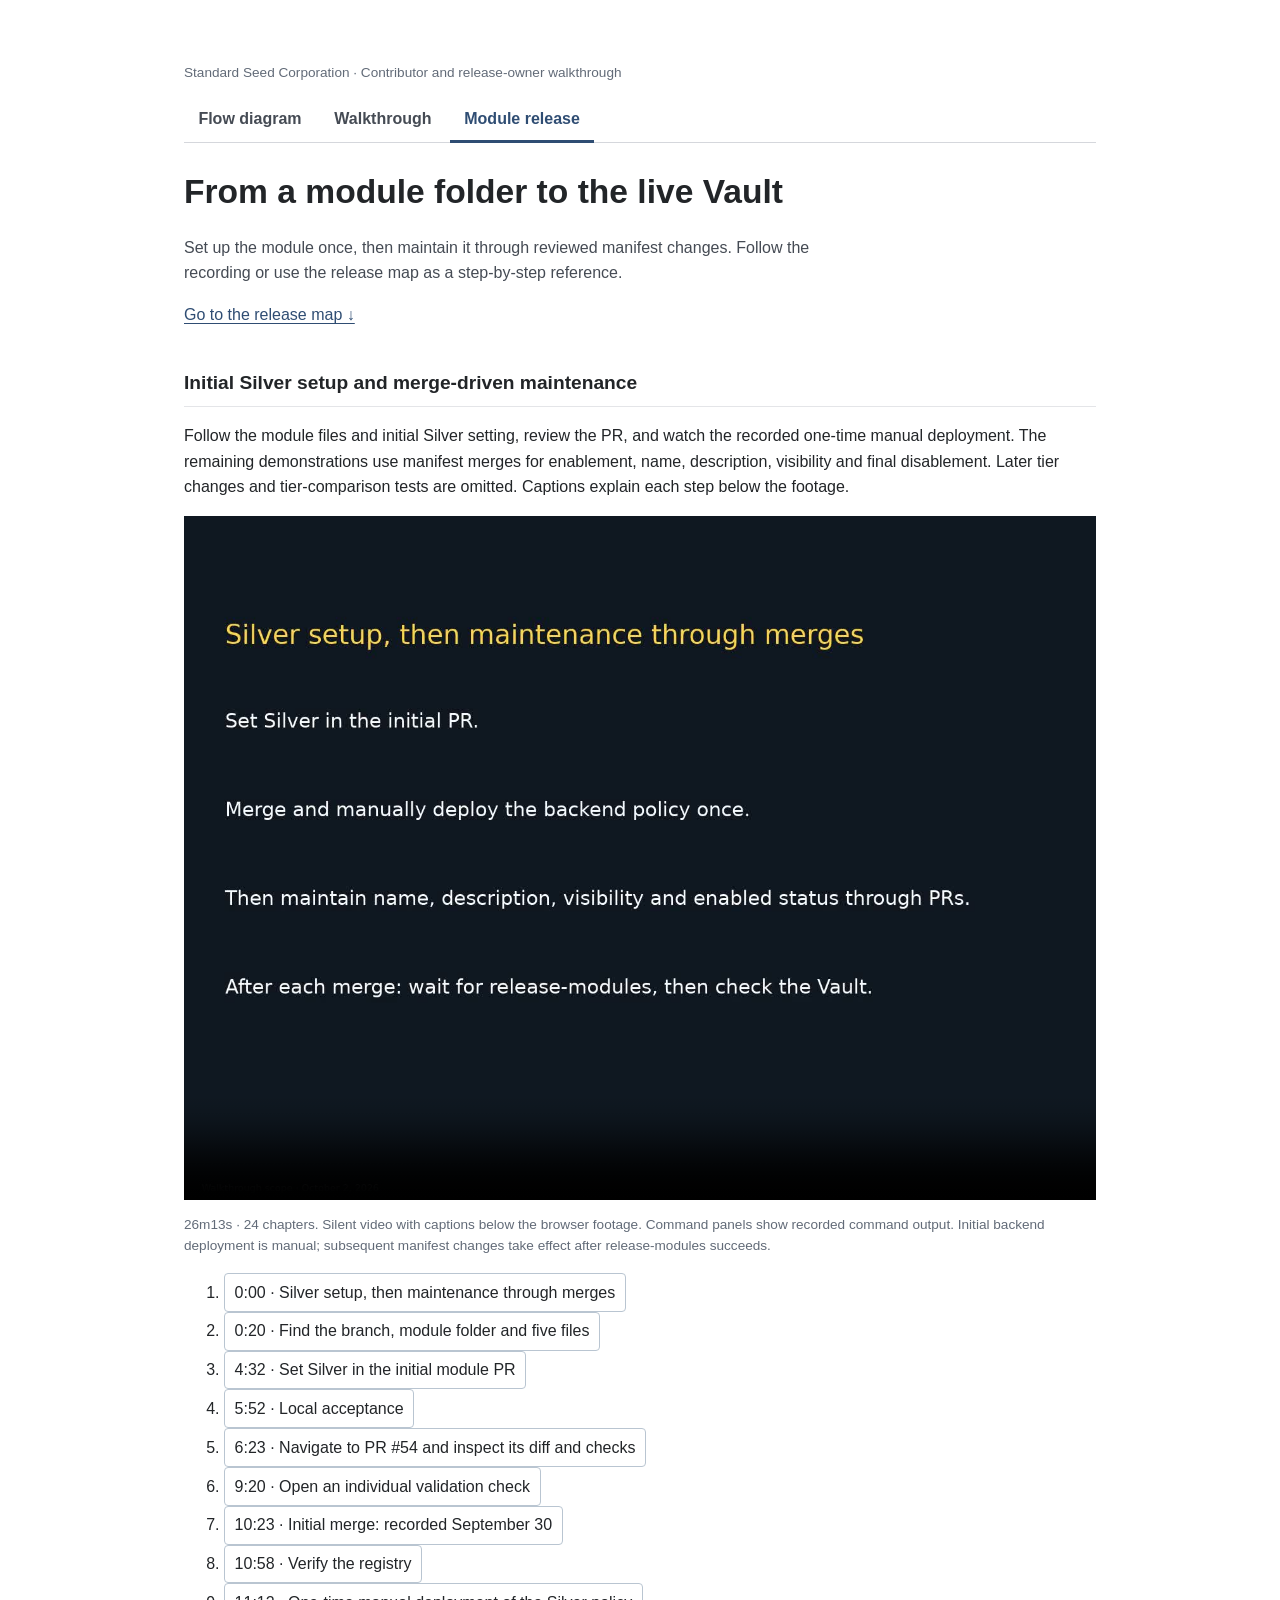
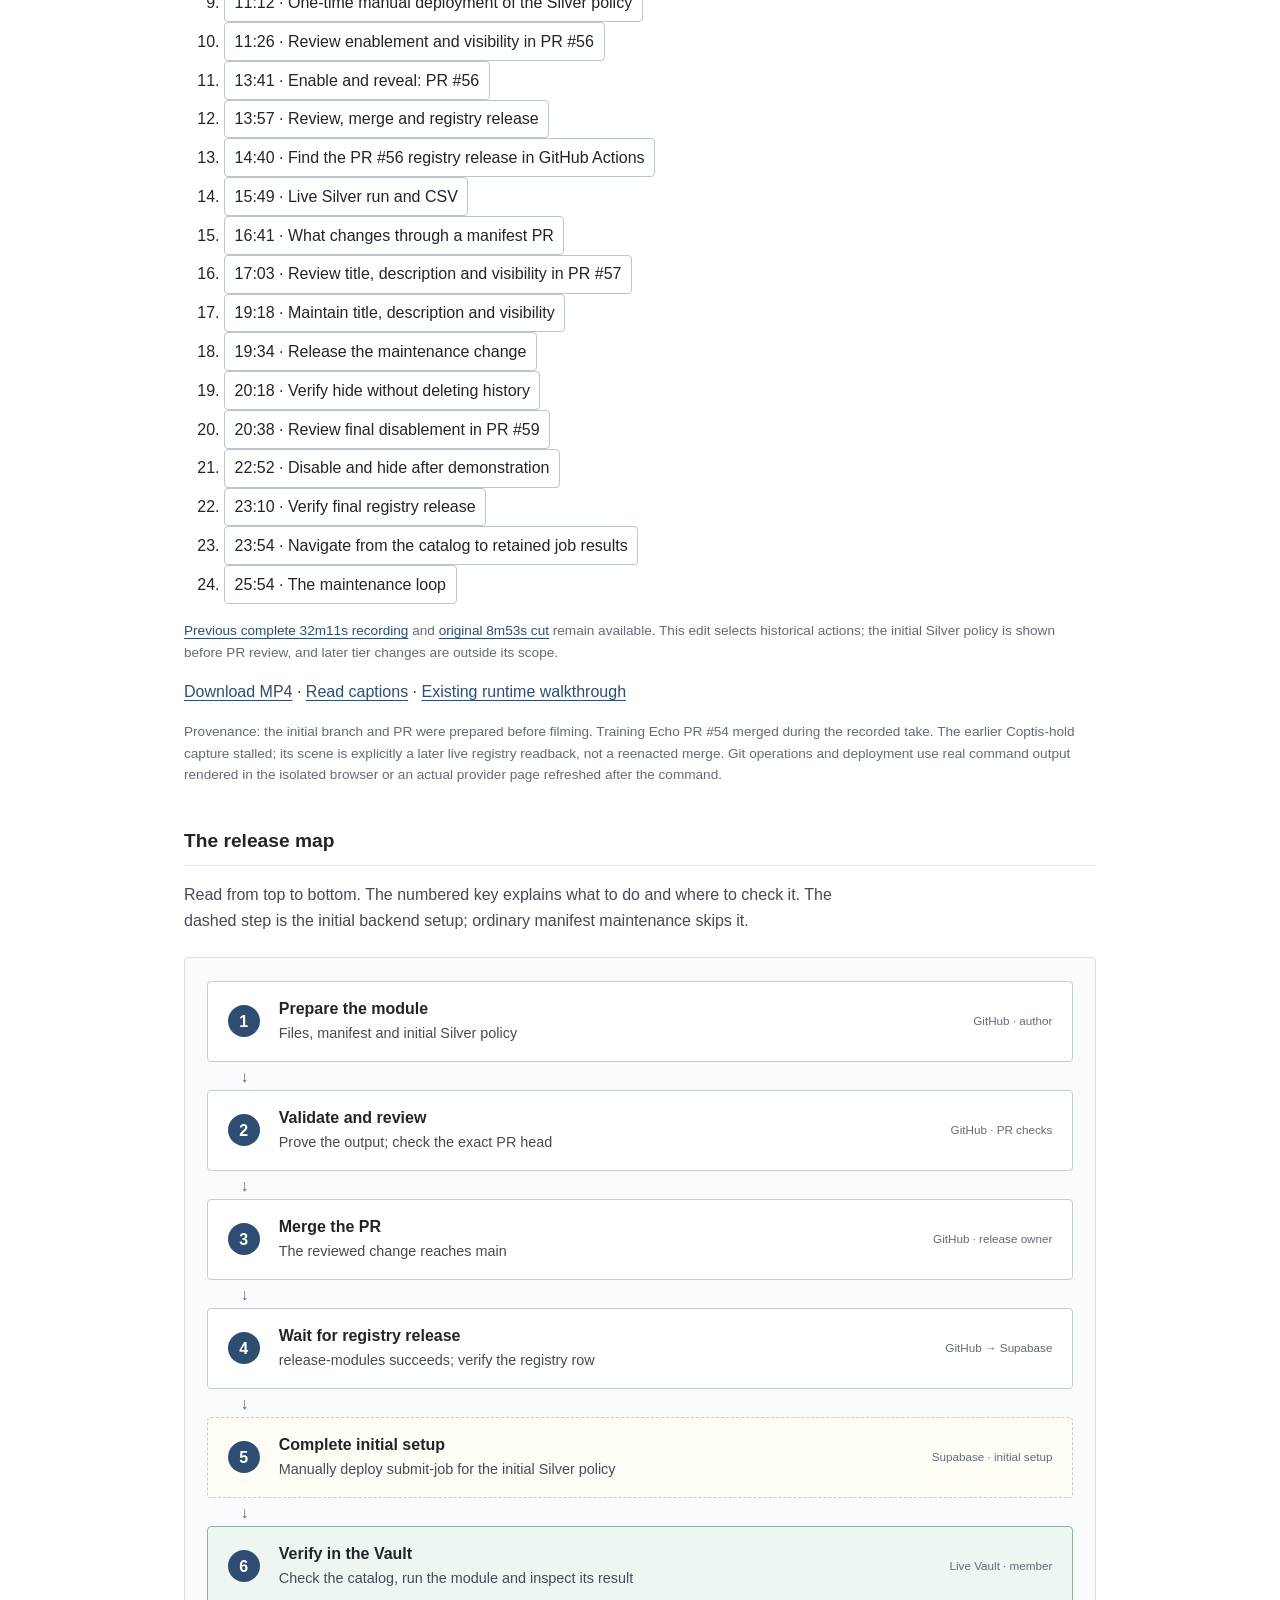
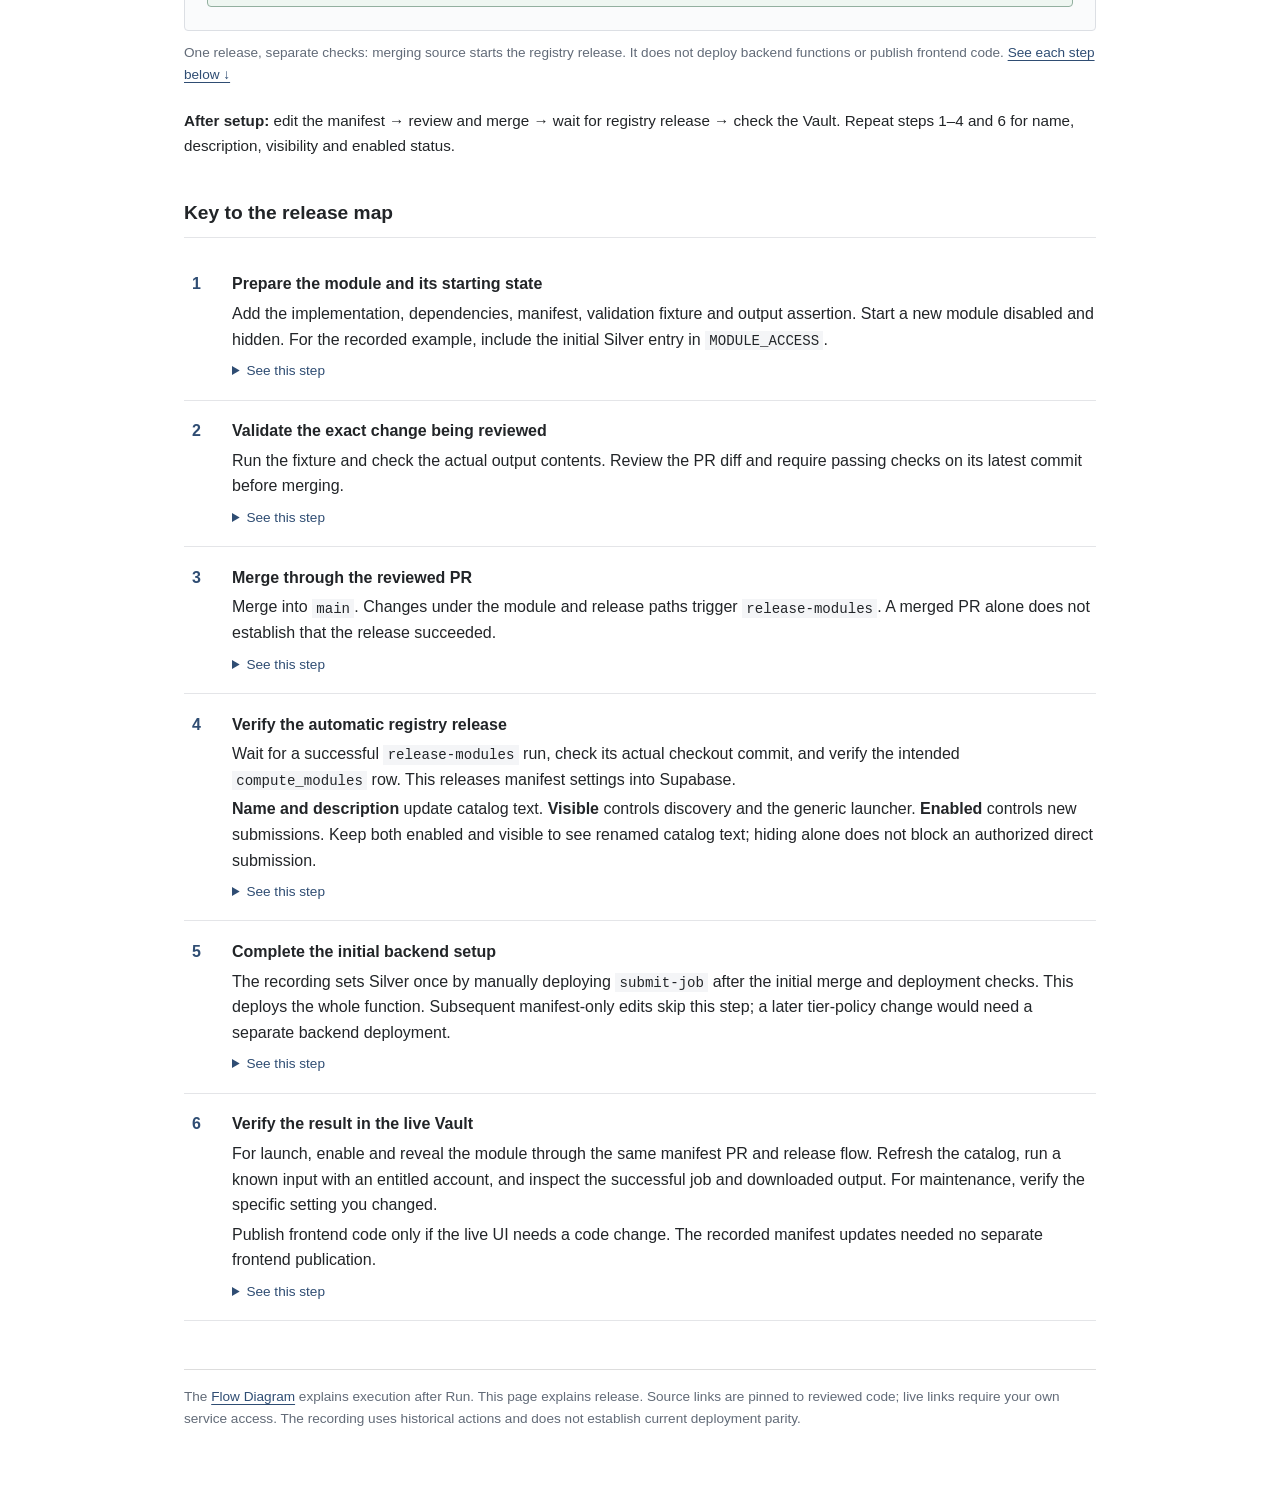
==== commit d7d01ed8: "Replace release widgets with a responsive map and step key" ====
--- a/module-release.html
+++ b/module-release.html
@@ -1,7 +1,10 @@
-<!doctype html><html lang="en"><head><meta charset="utf-8"><meta name="viewport" content="width=device-width,initial-scale=1"><title>SSC Vault · Module release</title><link rel="stylesheet" href="navigation.css"><style>*{box-sizing:border-box}html{color-scheme:light;scroll-behavior:smooth}body{margin:0;color:#222528;background:#fff;font:1rem/1.6 -apple-system,"Helvetica Neue",Arial,sans-serif}main{max-width:1120px;margin:auto;padding:3rem 1.5rem 5rem}h1{font-size:2.1rem;line-height:1.2}h2{font-size:1.2rem;border-bottom:1px solid #e4e5e8;padding-bottom:.5rem;margin-top:2.5rem}h3{font-size:1rem}a{color:#2f4d73;text-underline-offset:.2em}a:focus-visible,button:focus-visible,select:focus-visible{outline:3px solid #d79a2e;outline-offset:3px}.doc-label,.note{color:#6d7480;font-size:.85rem}.intro{max-width:80ch;color:#454b54}code,pre{font-family:ui-monospace,Consolas,monospace;background:#f4f5f7}code{font-size:.88em;padding:.12em .3em}pre{padding:1rem;overflow:auto;line-height:1.5}figure{margin:1.5rem 0}.toolbar{display:flex;gap:.5rem;align-items:center;flex-wrap:wrap}.viewport{overflow:auto;border:1px solid #dcdfe4;margin-top:.5rem}.viewport svg{display:block;width:100%;min-width:880px;font-family:inherit}button,select{font:inherit;padding:.35rem .6rem;border:1px solid #b9c5d1;border-radius:4px;background:white;color:#222528}button{cursor:pointer}figcaption{font-size:.85rem;color:#454b54;margin-top:.6rem}.table-wrap{overflow:auto}table{border-collapse:collapse;width:100%;font-size:.92rem}th,td{text-align:left;vertical-align:top;padding:.8rem;border-bottom:1px solid #e4e5e8}th{background:#f4f5f7}.callout{padding:1rem 1.2rem;background:#f1f4f8;border-left:3px solid #2f4d73}.controls{display:grid;grid-template-columns:repeat(2,minmax(0,1fr));gap:1rem}.controls label{display:flex;gap:.6rem;align-items:center;flex-wrap:wrap}.sandbox{border:1px solid #dcdfe4;padding:1.2rem}.result{margin:1rem 0 0;padding:1rem;background:#f1f4f8}.steps li{margin-bottom:1rem}.steps p{margin:.2rem 0}.source-links{display:flex;gap:1rem;flex-wrap:wrap}footer{border-top:1px solid #ddd;margin-top:3rem;padding-top:1rem;color:#6d7480;font-size:.85rem}@media(max-width:640px){main{padding:1.5rem 1rem}.controls{grid-template-columns:1fr}h1{font-size:1.7rem}.page-tabs{flex-wrap:wrap}}</style></head><body><main>
-<p class="doc-label">Standard Seed Corporation · Contributor and release-owner walkthrough</p><nav class="page-tabs" aria-label="SSC Vault reference"><a href="./">Flow diagram</a><a href="walkthrough.html">Walkthrough</a><a href="module-release.html" aria-current="page">Module release</a></nav>
-<h1>From a module folder to the live Vault</h1><p class="intro">Set Silver in the initial module PR and deploy the backend policy once. Then maintain the module’s name, description, visibility and enabled status through reviewed manifest PRs: merge, wait for the registry release, and check the Vault.</p>
-<p class="note">Silver-focused edit · October 2, 2026. Uses recorded September 30–October 1 actions and navigation. This is an edited walkthrough, not a claim about today’s live tier; no production actions were replayed for this revision.</p>
+<!doctype html>
+<html lang="en"><head><meta charset="utf-8"><meta name="viewport" content="width=device-width,initial-scale=1"><title>SSC Vault · Module release</title><link rel="icon" href="data:,"><link rel="stylesheet" href="navigation.css"><style>*{box-sizing:border-box}html{color-scheme:light;scroll-behavior:smooth;scroll-padding-top:1.5rem}body{margin:0;color:#222528;background:#fff;font:1rem/1.6 -apple-system,"Helvetica Neue",Arial,sans-serif}main{max-width:960px;margin:auto;padding:3rem 1.5rem 5rem}h1{font-size:2.1rem;line-height:1.2}h2{font-size:1.2rem;border-bottom:1px solid #e4e5e8;padding-bottom:.5rem;margin-top:2.5rem}a{color:#2f4d73;text-underline-offset:.2em}a:focus-visible,button:focus-visible,summary:focus-visible{outline:3px solid #d79a2e;outline-offset:4px}.doc-label,.note,figcaption{color:#626b78;font-size:.85rem}.intro{max-width:76ch;color:#454b54}code{font: .88em ui-monospace,Consolas,monospace;background:#f4f5f7;padding:.12em .3em;overflow-wrap:anywhere}button{font:inherit;padding:.35rem .6rem;border:1px solid #b9c5d1;border-radius:4px;background:#fff;color:#222528;cursor:pointer}figure{margin:1.5rem 0}.release-flow{list-style:none;margin:0;padding:1.4rem;border:1px solid #dcdfe4;border-radius:4px;background:#fafbfc}.release-flow li{position:relative;display:grid;grid-template-columns:2.2rem 1fr auto;align-items:center;gap:1rem;padding:1rem 1.2rem;border:1px solid #c4ccd6;border-radius:4px;background:#fff}.release-flow li+li{margin-top:1.7rem}.release-flow li+li:before{content:'↓';position:absolute;top:-1.75rem;left:2rem;color:#52688a;line-height:1.7rem}.step-number{display:grid;place-items:center;width:2rem;height:2rem;border-radius:50%;background:#2f4d73;color:white;text-decoration:none;font-weight:700}.release-flow strong{display:block;line-height:1.35}.release-flow p{margin:.2rem 0 0;font-size:.9rem;color:#454b54}.location{font-size:.73rem;color:#626b78;text-align:right;max-width:8rem}.release-flow .manual{border-style:dashed;background:#fffdf6}.release-flow .done{background:#eef6f1;border-color:#92af9f}figcaption{margin-top:.7rem}.key{padding:0;list-style:none;counter-reset:steps}.key>li{counter-increment:steps;position:relative;padding:1.1rem 0 1.1rem 3rem;border-bottom:1px solid #e4e5e8}.key>li:before{content:counter(steps);position:absolute;left:.5rem;top:1.1rem;font-weight:700;color:#2f4d73}.key h3{font-size:1rem;margin:0 0 .25rem}.key p{margin:.25rem 0}.key details{font-size:.85rem;color:#454b54;margin-top:.5rem}.key summary{cursor:pointer;color:#2f4d73;width:fit-content}.key details p{margin-top:.5rem}.key li:target{background:#f1f4f8}.maintenance{font-size:.95rem;margin-top:1.2rem}footer{border-top:1px solid #ddd;margin-top:3rem;padding-top:1rem;color:#626b78;font-size:.85rem}@media(max-width:600px){main{padding:1.5rem 1rem}h1{font-size:1.7rem}.page-tabs{flex-wrap:wrap}.release-flow{padding:.75rem}.release-flow li{grid-template-columns:2rem 1fr;gap:.6rem;padding:.85rem}.location{grid-column:2;text-align:left;max-width:none}.release-flow li+li:before{left:1.3rem}.key>li{padding-left:2.2rem}#module-video-chapters{padding-left:1.5rem}#module-video-chapters button{text-align:left}}</style></head><body><main>
+<p class="doc-label">Standard Seed Corporation · Contributor and release-owner walkthrough</p>
+<nav class="page-tabs" aria-label="SSC Vault reference"><a href="./">Flow diagram</a><a href="walkthrough.html">Walkthrough</a><a href="module-release.html" aria-current="page">Module release</a></nav>
+<h1>From a module folder to the live Vault</h1>
+<p class="intro">Set up the module once, then maintain it through reviewed manifest changes. Follow the recording or use the release map as a step-by-step reference.</p>
+<p><a href="#release-map">Go to the release map ↓</a></p>
 <section id="recording" aria-labelledby="recording-title">
 <h2 id="recording-title">Initial Silver setup and merge-driven maintenance</h2>
 <p>Follow the module files and initial Silver setting, review the PR, and watch the recorded one-time manual deployment. The remaining demonstrations use manifest merges for enablement, name, description, visibility and final disablement. Later tier changes and tier-comparison tests are omitted. Captions explain each step below the footage.</p>
@@ -17,43 +20,24 @@
 <p><a href="media/ssc-module-release-silver.mp4" download>Download MP4</a> · <a href="media/ssc-module-release-silver.vtt">Read captions</a> · <a href="walkthrough.html">Existing runtime walkthrough</a></p>
 <p class="note">Provenance: the initial branch and PR were prepared before filming. Training Echo PR #54 merged during the recorded take. The earlier Coptis-hold capture stalled; its scene is explicitly a later live registry readback, not a reenacted merge. Git operations and deployment use real command output rendered in the isolated browser or an actual provider page refreshed after the command.</p>
 </section>
-<h2>1 · Follow the release map</h2><p>Initial setup: include the Silver policy in the first PR, merge, verify the registry release, and manually deploy submit-job. Maintenance after that: change manifest fields, merge, wait for release-modules to succeed, and refresh the Vault. The recorded catalog reads those fields from the registry; these maintenance edits need no separate function deployment or frontend publication.</p>
-<figure><div class="toolbar"><button id="zoom-out" aria-label="Zoom out">− zoom</button><button id="fit">Fit</button><button id="zoom-in" aria-label="Zoom in">zoom +</button><span class="note">Scroll inside the map to pan · green links open services; blue links open source</span></div><div class="viewport"><svg id="release-map" viewBox="0 0 1120 910" role="img" aria-labelledby="map-title map-desc" xmlns="http://www.w3.org/2000/svg"><title id="map-title">From module folder to a released Vault module</title><desc id="map-desc">Author and validate in GitHub, merge, verify registry synchronization and backend policy, then check whether the live frontend needs publication before testing the Vault.</desc><defs><marker id="arrow" viewBox="0 0 10 10" refX="9" refY="5" markerWidth="7" markerHeight="7" orient="auto-start-reverse"><path d="M0 0L10 5L0 10z" fill="#52688a"/></marker></defs><rect x="10" y="10" width="1100" height="540" fill="#f1f4f8" stroke="#c4ccd6"/><text x="30" y="35" font-size="14" fill="#454b54">GITHUB · tracked contracts and reviewed changes</text><path d="M560 190V220" fill="none" stroke="#52688a" stroke-width="2" marker-end="url(#arrow)"/><path d="M560 360V390" fill="none" stroke="#52688a" stroke-width="2" marker-end="url(#arrow)"/><path d="M560 530V555H190V590" fill="none" stroke="#52688a" stroke-width="2" marker-end="url(#arrow)"/><path d="M560 530V590" fill="none" stroke="#52688a" stroke-width="2" marker-end="url(#arrow)"/><path d="M560 530V555H930V590" fill="none" stroke="#52688a" stroke-width="2" marker-end="url(#arrow)"/><path d="M190 730V760H560V790" fill="none" stroke="#52688a" stroke-width="2" marker-end="url(#arrow)"/><path d="M560 730V790" fill="none" stroke="#52688a" stroke-width="2" marker-end="url(#arrow)"/><path d="M930 730V760H560V790" fill="none" stroke="#52688a" stroke-width="2" marker-end="url(#arrow)"/><g transform="translate(400 50)"><rect width="320" height="140" rx="4" fill="white" stroke="#b9c5d1"/><rect width="320" height="34" fill="#344357"/><text x="14" y="23" fill="white" font-weight="700">1 · Author the module</text><text x="14" y="58" fill="#454b54" font-size="13">One input → run.py → one output</text><a href="https://github.com/Standard-Seed-Corporation/pixel-perfect-clone-47795/blob/8f55be7f6859bd78771414faa23f7e29c117cb82/modules/MODULE-AUTHORING-GUIDE.md" target="_blank" rel="noopener"><text x="14" y="83" fill="#244f82" text-decoration="underline" font-size="13">Authoring guide</text></a><a href="https://github.com/Standard-Seed-Corporation/pixel-perfect-clone-47795/tree/8f55be7f6859bd78771414faa23f7e29c117cb82/modules/reverse" target="_blank" rel="noopener"><text x="14" y="105" fill="#244f82" text-decoration="underline" font-size="13">Value-input reference: reverse</text></a><a href="https://github.com/Standard-Seed-Corporation/pixel-perfect-clone-47795/blob/e0fae7769948acd8df66fee0f1423ac82d991bed/supabase/functions/_shared/module-entitlements.ts" target="_blank" rel="noopener"><text x="14" y="127" fill="#244f82" text-decoration="underline" font-size="13">Tier policy: MODULE_ACCESS</text></a></g><g transform="translate(400 220)"><rect width="320" height="140" rx="4" fill="white" stroke="#b9c5d1"/><rect width="320" height="34" fill="#344357"/><text x="14" y="23" fill="white" font-weight="700">2 · Validate the exact PR head</text><text x="14" y="58" fill="#454b54" font-size="13">Execute the fixture; assert output contents</text><a href="https://github.com/Standard-Seed-Corporation/pixel-perfect-clone-47795/blob/8f55be7f6859bd78771414faa23f7e29c117cb82/scripts/module_ci.py" target="_blank" rel="noopener"><text x="14" y="83" fill="#244f82" text-decoration="underline" font-size="13">Canonical local acceptance: module_ci.py</text></a><a href="https://github.com/Standard-Seed-Corporation/pixel-perfect-clone-47795/pulls" target="_blank" rel="noopener"><text x="14" y="105" fill="#116648" text-decoration="underline" font-size="13">Open pull requests</text></a></g><g transform="translate(400 390)"><rect width="320" height="140" rx="4" fill="white" stroke="#b9c5d1"/><rect width="320" height="34" fill="#344357"/><text x="14" y="23" fill="white" font-weight="700">3 · Merge reviewed changes</text><text x="14" y="58" fill="#454b54" font-size="13">Match each release to its actual checkout SHA</text><a href="https://github.com/Standard-Seed-Corporation/pixel-perfect-clone-47795/blob/8f55be7f6859bd78771414faa23f7e29c117cb82/.github/workflows/release-modules.yml" target="_blank" rel="noopener"><text x="14" y="83" fill="#244f82" text-decoration="underline" font-size="13">Registry release workflow</text></a><a href="https://github.com/Standard-Seed-Corporation/pixel-perfect-clone-47795/actions/workflows/release-modules.yml" target="_blank" rel="noopener"><text x="14" y="105" fill="#116648" text-decoration="underline" font-size="13">Open registry release runs</text></a></g><g transform="translate(30 590)"><rect width="320" height="140" rx="4" fill="white" stroke="#b9c5d1"/><rect width="320" height="34" fill="#344357"/><text x="14" y="23" fill="white" font-weight="700">4A · Supabase registry</text><text x="14" y="58" fill="#454b54" font-size="13">Automatic manifest projection after merge</text><a href="https://github.com/Standard-Seed-Corporation/pixel-perfect-clone-47795/blob/8f55be7f6859bd78771414faa23f7e29c117cb82/scripts/release_modules.py" target="_blank" rel="noopener"><text x="14" y="83" fill="#244f82" text-decoration="underline" font-size="13">Projection: release_modules.py</text></a><a href="https://supabase.com/dashboard/project/knwmoomyvvfupbeotmcr/editor" target="_blank" rel="noopener"><text x="14" y="105" fill="#116648" text-decoration="underline" font-size="13">Open database</text></a><a href="#controls" target="_blank" rel="noopener"><text x="14" y="127" fill="#244f82" text-decoration="underline" font-size="13">enabled · ui_visible · input contract</text></a></g><g transform="translate(400 590)"><rect width="320" height="140" rx="4" fill="white" stroke="#b9c5d1"/><rect width="320" height="34" fill="#344357"/><text x="14" y="23" fill="white" font-weight="700">4B · Supabase admission</text><text x="14" y="58" fill="#454b54" font-size="13">Initial Silver setup: deploy submit-job once</text><a href="https://github.com/Standard-Seed-Corporation/pixel-perfect-clone-47795/blob/8f55be7f6859bd78771414faa23f7e29c117cb82/supabase/functions/submit-job/index.ts" target="_blank" rel="noopener"><text x="14" y="83" fill="#244f82" text-decoration="underline" font-size="13">Backend admission source</text></a><a href="https://github.com/Standard-Seed-Corporation/pixel-perfect-clone-47795/blob/8f55be7f6859bd78771414faa23f7e29c117cb82/supabase/README.md" target="_blank" rel="noopener"><text x="14" y="105" fill="#244f82" text-decoration="underline" font-size="13">Deployment prerequisites</text></a><a href="https://supabase.com/dashboard/project/knwmoomyvvfupbeotmcr/functions" target="_blank" rel="noopener"><text x="14" y="127" fill="#116648" text-decoration="underline" font-size="13">Open Edge Functions</text></a></g><g transform="translate(770 590)"><rect width="320" height="140" rx="4" fill="white" stroke="#b9c5d1"/><rect width="320" height="34" fill="#344357"/><text x="14" y="23" fill="white" font-weight="700">4C · Published frontend</text><text x="14" y="58" fill="#454b54" font-size="13">Inspect live UI; publish only if needed</text><a href="https://github.com/Standard-Seed-Corporation/pixel-perfect-clone-47795/blob/8f55be7f6859bd78771414faa23f7e29c117cb82/src/components/app-sidebar.tsx" target="_blank" rel="noopener"><text x="14" y="83" fill="#244f82" text-decoration="underline" font-size="13">Tracked sidebar (differs from live)</text></a><a href="https://lovable.dev/projects" target="_blank" rel="noopener"><text x="14" y="105" fill="#116648" text-decoration="underline" font-size="13">Open Lovable projects</text></a><a href="https://standardseedvault.com/vault/skills" target="_blank" rel="noopener"><text x="14" y="127" fill="#116648" text-decoration="underline" font-size="13">Open live Vault</text></a></g><rect x="255" y="790" width="610" height="95" rx="4" fill="#eaf4ef" stroke="#7ca28e"/><text x="275" y="820" font-size="17" font-weight="700">5 · Prove the live behavior</text><text x="275" y="847" font-size="14">Catalog → Silver run → successful job → exact CSV download</text><a href="https://standardseedvault.com/vault/runs" target="_blank" rel="noopener"><text x="275" y="872" fill="#116648" text-decoration="underline" font-size="14">Open Runs</text></a></svg></div><figcaption>Deploy the initial Silver backend policy once. Name, description, visibility and enabled status then follow the manifest PR → merge → successful registry release → Vault verification flow. Registry synchronization does not deploy function or frontend code.</figcaption></figure>
-<h2 id="controls">2 · What you can maintain through merges</h2>
-<div class="table-wrap"><table><thead><tr><th>Control</th><th>Where it lives</th><th>What it changes</th><th>Release needed</th></tr></thead><tbody>
-<tr><td><strong>Name and description</strong></td><td><code>manifest.yaml → title</code> and <code>ui.description</code></td><td>Catalog text. Keep the module enabled and visible to inspect the updated card.</td><td>Merge, then successful registry synchronization</td></tr>
-<tr><td><strong>Enabled</strong></td><td><code>manifest.yaml → enabled</code></td><td>Whether new jobs may run. Disable to stop new submissions; existing job history is not erased.</td><td>Registry synchronization</td></tr>
-<tr><td><strong>Visible</strong></td><td><code>manifest.yaml → ui.visible</code></td><td>Catalog/navigation discovery and the generic launcher. Hidden is not a backend execution restriction.</td><td>Registry synchronization</td></tr>
-<tr><td><strong>Minimum tier</strong></td><td><code>MODULE_ACCESS[slug]</code></td><td>Fixed at Silver for this walkthrough. Set the policy alongside the module in the initial PR.</td><td>One-time manual <code>submit-job</code> deployment after initial merge</td></tr>
-</tbody></table></div>
-<p><a href="https://github.com/Standard-Seed-Corporation/pixel-perfect-clone-47795/blob/e0fae7769948acd8df66fee0f1423ac82d991bed/supabase/functions/_shared/module-entitlements.ts" target="_blank" rel="noopener">Open the exact account-tier policy</a> · <a href="https://github.com/Standard-Seed-Corporation/pixel-perfect-clone-47795/blob/8f55be7f6859bd78771414faa23f7e29c117cb82/modules/MODULE-AUTHORING-GUIDE.md" target="_blank" rel="noopener">Open the authoring and release guide</a></p>
-<div class="sandbox"><h3>Try enabled and visible with Silver already set</h3><p class="note">Illustration of tracked rules only; these controls do not modify the live site. Assumes a signed-in organization member, valid input and available quota. Paid tiers below assume an active or trialing subscription.</p>
-<div class="controls"><label><input id="enabled" type="checkbox" checked> Module enabled</label><label><input id="visible" type="checkbox" checked> Visible in catalog</label><label>Minimum tier <select id="required" disabled><option value="1" selected>Silver — initial setup</option></select></label><label>Member’s organization <select id="held"><option value="0">No paid subscription</option><option value="1" selected>Silver</option><option value="2">Gold</option><option value="3">Platinum</option></select></label></div><p id="control-result" class="result" role="status"></p></div>
-<h2>3 · The training module</h2><p><strong>Training Echo</strong> accepts text and returns <code>training_echo.csv</code> with the original text and its character count. It uses Python 3.11 and the standard library. It is deliberately not a scientific model.</p>
-<pre>modules/training_echo/
-  manifest.yaml       input, output, runtime, enabled, visible
-  requirements.txt    empty: no third-party dependencies
-  run.py              input → exact CSV output
-  validation.json     known input and invalid case
-  assert_output.py    verify contents, escaping and count
-
-MODULE_ACCESS.training_echo = "silver"</pre>
-<p><a href="https://github.com/Standard-Seed-Corporation/pixel-perfect-clone-47795/tree/5673649e63510ae8620a4795a1fe4abb78c19a4d/modules/training_echo" target="_blank" rel="noopener">Open the prepared module folder</a>. The prepared starting state is <strong>disabled and hidden</strong>, with Silver as the example minimum tier. Validation uses text containing commas and quotes to check real CSV escaping; an empty input must fail.</p>
-<p><a href="https://github.com/Standard-Seed-Corporation/pixel-perfect-clone-47795/pull/54" target="_blank" rel="noopener">Open the merged training-module PR</a> · Local acceptance and required checks passed at updated head <code>e0fae77</code>; merge <code>31a0f8a</code> released the disabled/hidden registry row. That initial deployment contained the Silver policy. The selected continuation shows that the live catalog needed no frontend publication, then demonstrates maintenance through manifest merges.</p><p class="source-links"><a href="examples/training_echo.zip" download>Download the prepared module</a><a href="examples/training-echo-access.patch" download>Download the tier-policy patch</a><a href="examples/training-echo-validation.json">Local validation result</a></p>
-<h2 id="coptis-release">Leave Coptis for the SSC team</h2>
-<p>Coptis source is on <code>main</code>. <a href="https://github.com/Standard-Seed-Corporation/pixel-perfect-clone-47795/pull/55">PR #55</a> merged as <code>23a98e3</code>, setting <code>enabled: false</code> and <code>ui.visible: false</code>. The live registry hold was verified before the shared backend deployment and again at closeout. Coptis was not activated or run.</p>
-<p>The shared <code>submit-job</code> deployment includes the existing <code>coptis: "gold"</code> policy entry. A disabled registry row still blocks execution; hiding alone would not. This approach preserves a normal deployment from reviewed source while leaving Coptis activation to the SSC team.</p>
-<p>When ready, the team validates Coptis with its representative fixture and expected output, opens a manifest PR to enable and reveal it, checks the exact PR head, merges, and verifies the registry release and live run. First verify that the backend enforces Gold and that the actual published UI supports the module. Publish frontend code only when that verification establishes a need. Training Echo footage proves the release procedure, not Coptis scientific behavior or readiness.</p>
-<h2>4 · Recording route</h2><ol class="steps">
-<li><strong>Start with the proposed files.</strong><p>Show the module implementation, manifest, dependencies, validation fixture and assertion, plus the deliberate Silver entry in <code>MODULE_ACCESS</code>. Briefly show local acceptance; the existing Vault walkthrough covers the detailed testing flow.</p></li>
-<li><strong>Take the change through a PR.</strong><p>Show the branch and push, PR diff, exact-head checks and review, then merge through the release-owner path. Initial release is part of the recording, not an off-camera prerequisite.</p></li>
-<li><strong>Verify each release surface.</strong><p>Match the automatic registry release’s actual checkout SHA to the intended merge. Verify deployment prerequisites and deploy the intended <code>submit-job</code> policy. Inspect the live frontend; this recording verified that the existing Skill Catalog supports the release without publication. A green registry release alone is not completion.</p></li>
-<li><strong>Enable and briefly test the module.</strong><p>The prepared module starts disabled and hidden. Change <code>enabled</code> and <code>ui.visible</code> to true through a manifest PR and registry release. Inspect the live catalog, run one distinctive input and open the expected CSV. Keep this test short.</p></li>
-<li><strong>Change manifest settings.</strong><p>Group title and description edits in one PR; keep <code>enabled: true</code> and <code>ui.visible: true</code> so the new text can be seen. Merge, wait for release-modules, then refresh the catalog. The recorded PR #57 also hides the module, so its frontend footage proves hiding rather than showing the renamed card. Hiding affects discovery; it does not revoke backend execution permission.</p></li>
-<li><strong>Disable new submissions and close out.</strong><p>Release <code>enabled: false</code> through the manifest PR flow and verify the final registry flags. Leave the training module disabled and hidden; retain successful jobs and results as evidence. Show the final settings and distinguish them from the earlier demonstration states.</p></li>
-</ol><div class="callout"><strong>What this edited recording demonstrates</strong>
-<p>The initial PR contains the Silver setting. The original manual backend deployment and successful Silver run are preserved. PR #56 enables and reveals the module; PR #57 changes name, description and visibility together; PR #59 disables and hides it. Each recorded manifest release includes its checks and registry workflow outcome.</p>
-<p>These are selected historical actions, not a continuous replay or a new deployment. Later tier changes, comparison tests and fixture-restoration command footage are omitted. The closing navigation was recorded after account cleanup and opens the retained Silver-run result.</p>
-<p>The seven original runtime walkthrough files and previous video cuts are preserved. This video revision changes the guide and recording only.</p></div>
-<footer>The existing <a href="./">runtime diagram</a> explains job execution after Run. This page explains module release and controls. A passed training example proves the release and file-delivery path, not scientific accuracy.</footer>
-</main><script src="module-release.js"></script><script src="module-release-video.js?v=silver-20261002"></script></body></html>+<h2 id="release-map">The release map</h2>
+<p class="intro">Read from top to bottom. The numbered key explains what to do and where to check it. The dashed step is the initial backend setup; ordinary manifest maintenance skips it.</p>
+<figure aria-labelledby="release-map map-caption"><ol class="release-flow" aria-label="Module release steps"><li class="regular"><a class="step-number" href="#step-1" aria-label="Step 1: Prepare the module">1</a><div><strong>Prepare the module</strong><p>Files, manifest and initial Silver policy</p></div><span class="location">GitHub · author</span></li>
+<li class="regular"><a class="step-number" href="#step-2" aria-label="Step 2: Validate and review">2</a><div><strong>Validate and review</strong><p>Prove the output; check the exact PR head</p></div><span class="location">GitHub · PR checks</span></li>
+<li class="regular"><a class="step-number" href="#step-3" aria-label="Step 3: Merge the PR">3</a><div><strong>Merge the PR</strong><p>The reviewed change reaches main</p></div><span class="location">GitHub · release owner</span></li>
+<li class="regular"><a class="step-number" href="#step-4" aria-label="Step 4: Wait for registry release">4</a><div><strong>Wait for registry release</strong><p>release-modules succeeds; verify the registry row</p></div><span class="location">GitHub → Supabase</span></li>
+<li class="manual"><a class="step-number" href="#step-5" aria-label="Step 5: Complete initial setup">5</a><div><strong>Complete initial setup</strong><p>Manually deploy submit-job for the initial Silver policy</p></div><span class="location">Supabase · initial setup</span></li>
+<li class="done"><a class="step-number" href="#step-6" aria-label="Step 6: Verify in the Vault">6</a><div><strong>Verify in the Vault</strong><p>Check the catalog, run the module and inspect its result</p></div><span class="location">Live Vault · member</span></li></ol>
+<figcaption id="map-caption">One release, separate checks: merging source starts the registry release. It does not deploy backend functions or publish frontend code. <a href="#map-key">See each step below ↓</a></figcaption></figure>
+<p class="maintenance"><strong>After setup:</strong> edit the manifest → review and merge → wait for registry release → check the Vault. Repeat steps 1–4 and 6 for name, description, visibility and enabled status.</p>
+<h2 id="map-key">Key to the release map</h2>
+<ol class="key">
+<li id="step-1"><h3>Prepare the module and its starting state</h3><p>Add the implementation, dependencies, manifest, validation fixture and output assertion. Start a new module disabled and hidden. For the recorded example, include the initial Silver entry in <code>MODULE_ACCESS</code>.</p><details><summary>See this step</summary><p><a href="https://github.com/Standard-Seed-Corporation/pixel-perfect-clone-47795/blob/37839b83b5cb084371df1cf0ddd0e8934156be1d/modules/MODULE-AUTHORING-GUIDE.md">Authoring guide</a> · <a href="examples/training_echo.zip" download>Prepared Training Echo files</a> · <a href="examples/training-echo-access.patch" download>Initial Silver policy patch</a>. Training Echo accepts text and returns its character count in a CSV; it is a pipeline example, not a scientific model.</p></details></li>
+<li id="step-2"><h3>Validate the exact change being reviewed</h3><p>Run the fixture and check the actual output contents. Review the PR diff and require passing checks on its latest commit before merging.</p><details><summary>See this step</summary><p><a href="https://github.com/Standard-Seed-Corporation/pixel-perfect-clone-47795/blob/37839b83b5cb084371df1cf0ddd0e8934156be1d/scripts/module_ci.py">Local acceptance script</a> · <a href="examples/training-echo-validation.json">Example validation result</a> · <a href="https://github.com/Standard-Seed-Corporation/pixel-perfect-clone-47795/pull/54">Recorded initial PR #54</a>.</p></details></li>
+<li id="step-3"><h3>Merge through the reviewed PR</h3><p>Merge into <code>main</code>. Changes under the module and release paths trigger <code>release-modules</code>. A merged PR alone does not establish that the release succeeded.</p><details><summary>See this step</summary><p><a href="https://github.com/Standard-Seed-Corporation/pixel-perfect-clone-47795/pulls">Open pull requests</a> · <a href="https://github.com/Standard-Seed-Corporation/pixel-perfect-clone-47795/blob/37839b83b5cb084371df1cf0ddd0e8934156be1d/.github/workflows/release-modules.yml">Release workflow and trigger paths</a>.</p></details></li>
+<li id="step-4"><h3>Verify the automatic registry release</h3><p>Wait for a successful <code>release-modules</code> run, check its actual checkout commit, and verify the intended <code>compute_modules</code> row. This releases manifest settings into Supabase.</p><p id="controls"><strong>Name and description</strong> update catalog text. <strong>Visible</strong> controls discovery and the generic launcher. <strong>Enabled</strong> controls new submissions. Keep both enabled and visible to see renamed catalog text; hiding alone does not block an authorized direct submission.</p><details><summary>See this step</summary><p><a href="https://github.com/Standard-Seed-Corporation/pixel-perfect-clone-47795/actions/workflows/release-modules.yml">Open registry release runs</a> · <a href="https://supabase.com/dashboard/project/knwmoomyvvfupbeotmcr/editor">Open database</a> · <a href="https://github.com/Standard-Seed-Corporation/pixel-perfect-clone-47795/blob/37839b83b5cb084371df1cf0ddd0e8934156be1d/scripts/release_modules.py">Manifest projection source</a>. Disabling a module preserves its job history and results.</p></details></li>
+<li id="step-5"><h3>Complete the initial backend setup</h3><p>The recording sets Silver once by manually deploying <code>submit-job</code> after the initial merge and deployment checks. This deploys the whole function. Subsequent manifest-only edits skip this step; a later tier-policy change would need a separate backend deployment.</p><details><summary>See this step</summary><p><a href="https://github.com/Standard-Seed-Corporation/pixel-perfect-clone-47795/blob/37839b83b5cb084371df1cf0ddd0e8934156be1d/supabase/README.md">Deployment prerequisites</a> · <a href="https://github.com/Standard-Seed-Corporation/pixel-perfect-clone-47795/blob/37839b83b5cb084371df1cf0ddd0e8934156be1d/supabase/functions/_shared/module-entitlements.ts">Tracked tier policy</a> · <a href="https://supabase.com/dashboard/project/knwmoomyvvfupbeotmcr/functions">Open Edge Functions</a>. Silver is the historical walkthrough setting, not a claim about the current live tier.</p></details></li>
+<li id="step-6"><h3>Verify the result in the live Vault</h3><p>For launch, enable and reveal the module through the same manifest PR and release flow. Refresh the catalog, run a known input with an entitled account, and inspect the successful job and downloaded output. For maintenance, verify the specific setting you changed.</p><p>Publish frontend code only if the live UI needs a code change. The recorded manifest updates needed no separate frontend publication.</p><details><summary>See this step</summary><p><a href="https://standardseedvault.com/vault/skills">Open Skill Catalog</a> · <a href="https://standardseedvault.com/vault/runs">Open Runs</a> · <a href="https://github.com/Standard-Seed-Corporation/pixel-perfect-clone-47795/pull/56">Recorded enablement PR #56</a>. PR #57 also hid the module, so its footage demonstrates hiding rather than the renamed card. PR #59 disabled and hid Training Echo after the demonstration.</p><p id="coptis-release">Coptis activation remains with the SSC team: validate its own fixture, verify Gold admission, then use the reviewed enablement and release flow. Training Echo does not prove Coptis readiness.</p></details></li>
+</ol>
+<footer>The <a href="./">Flow Diagram</a> explains execution after Run. This page explains release. Source links are pinned to reviewed code; live links require your own service access. The recording uses historical actions and does not establish current deployment parity.</footer>
+</main><script src="module-release-video.js?v=silver-20261002"></script></body></html>
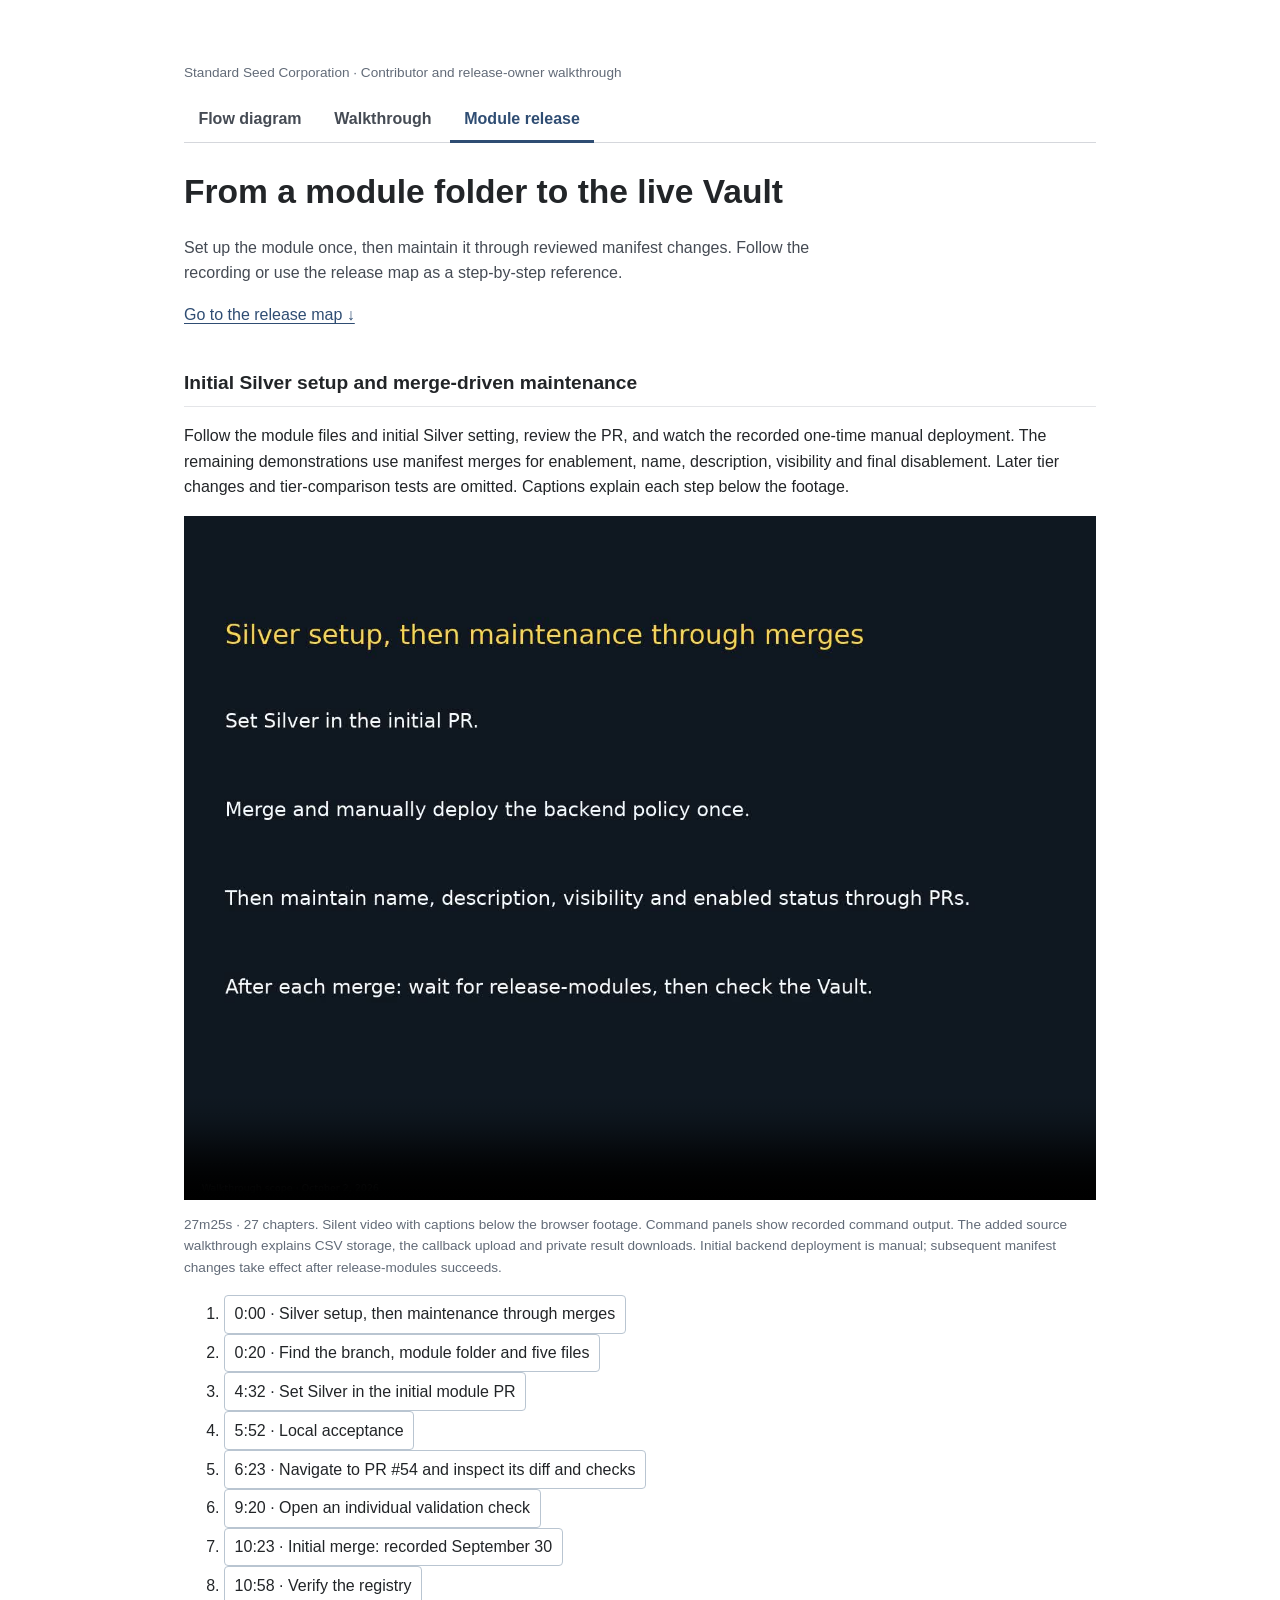
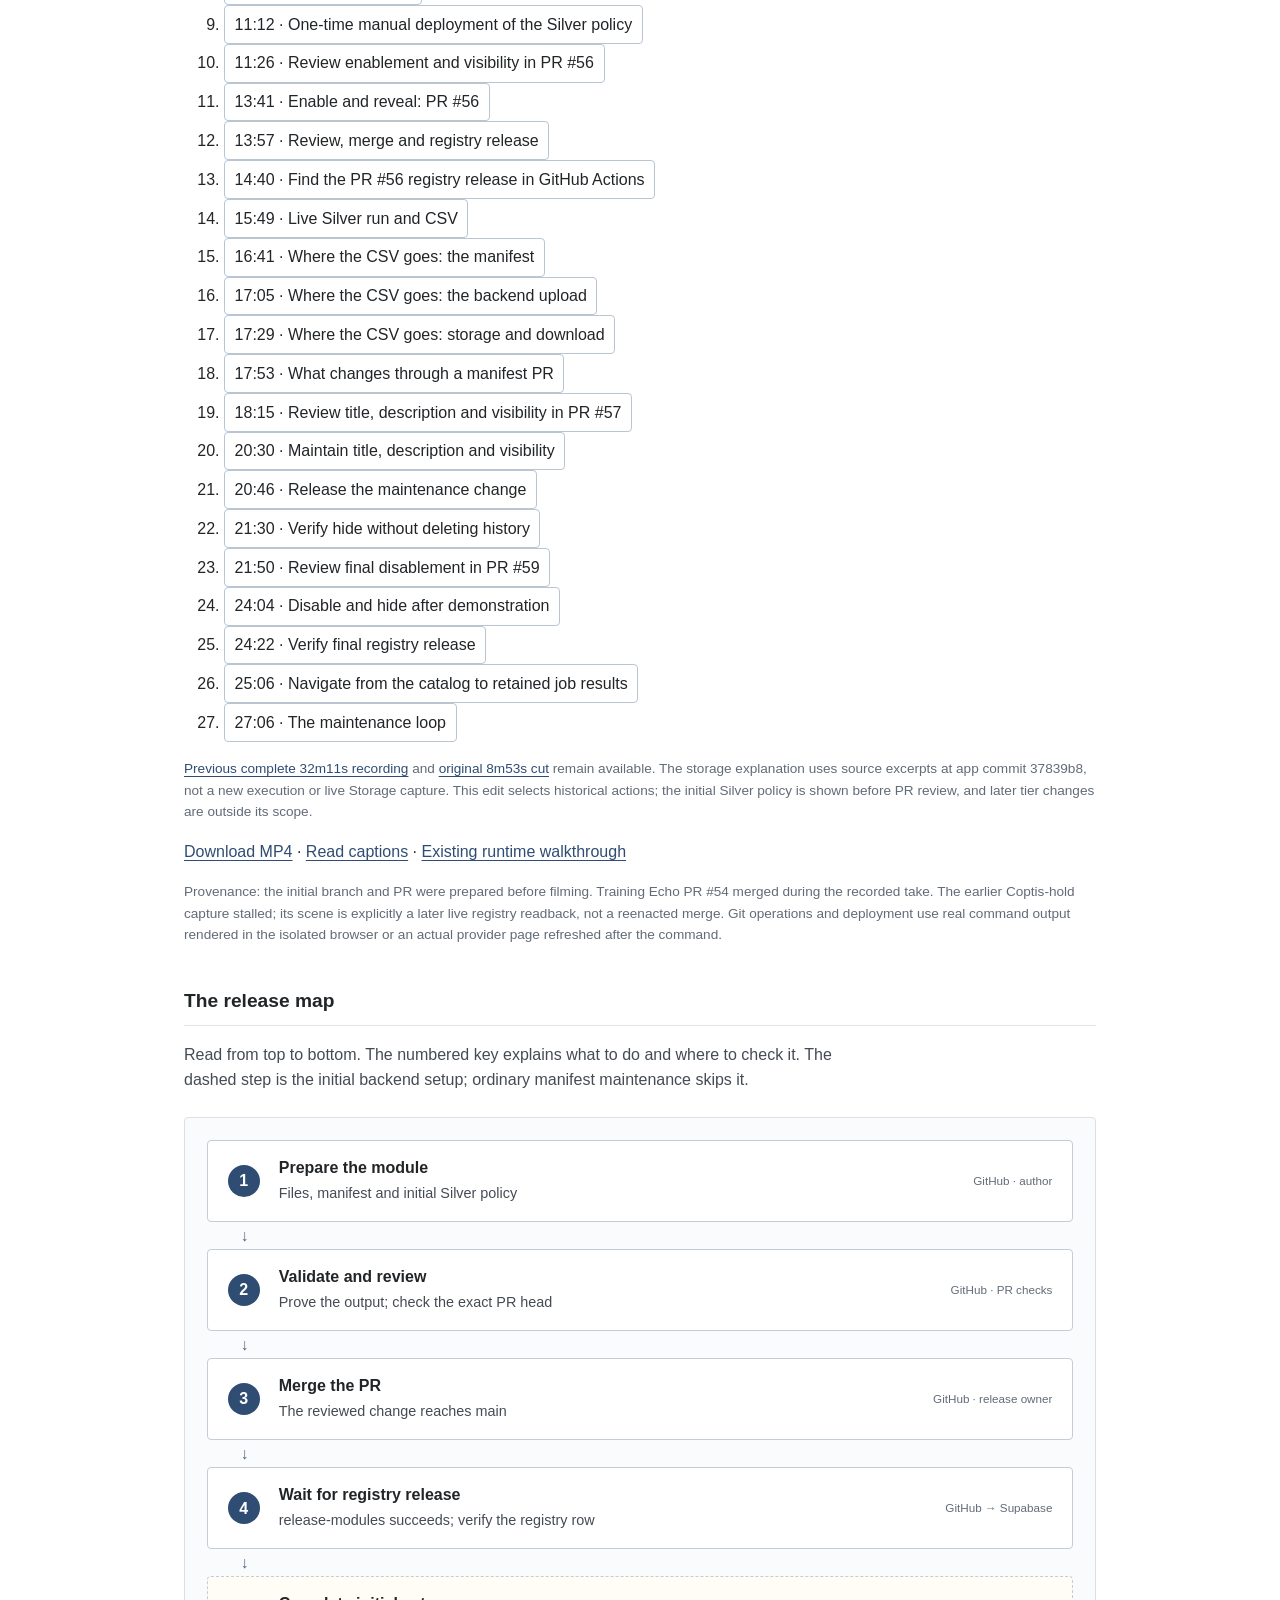
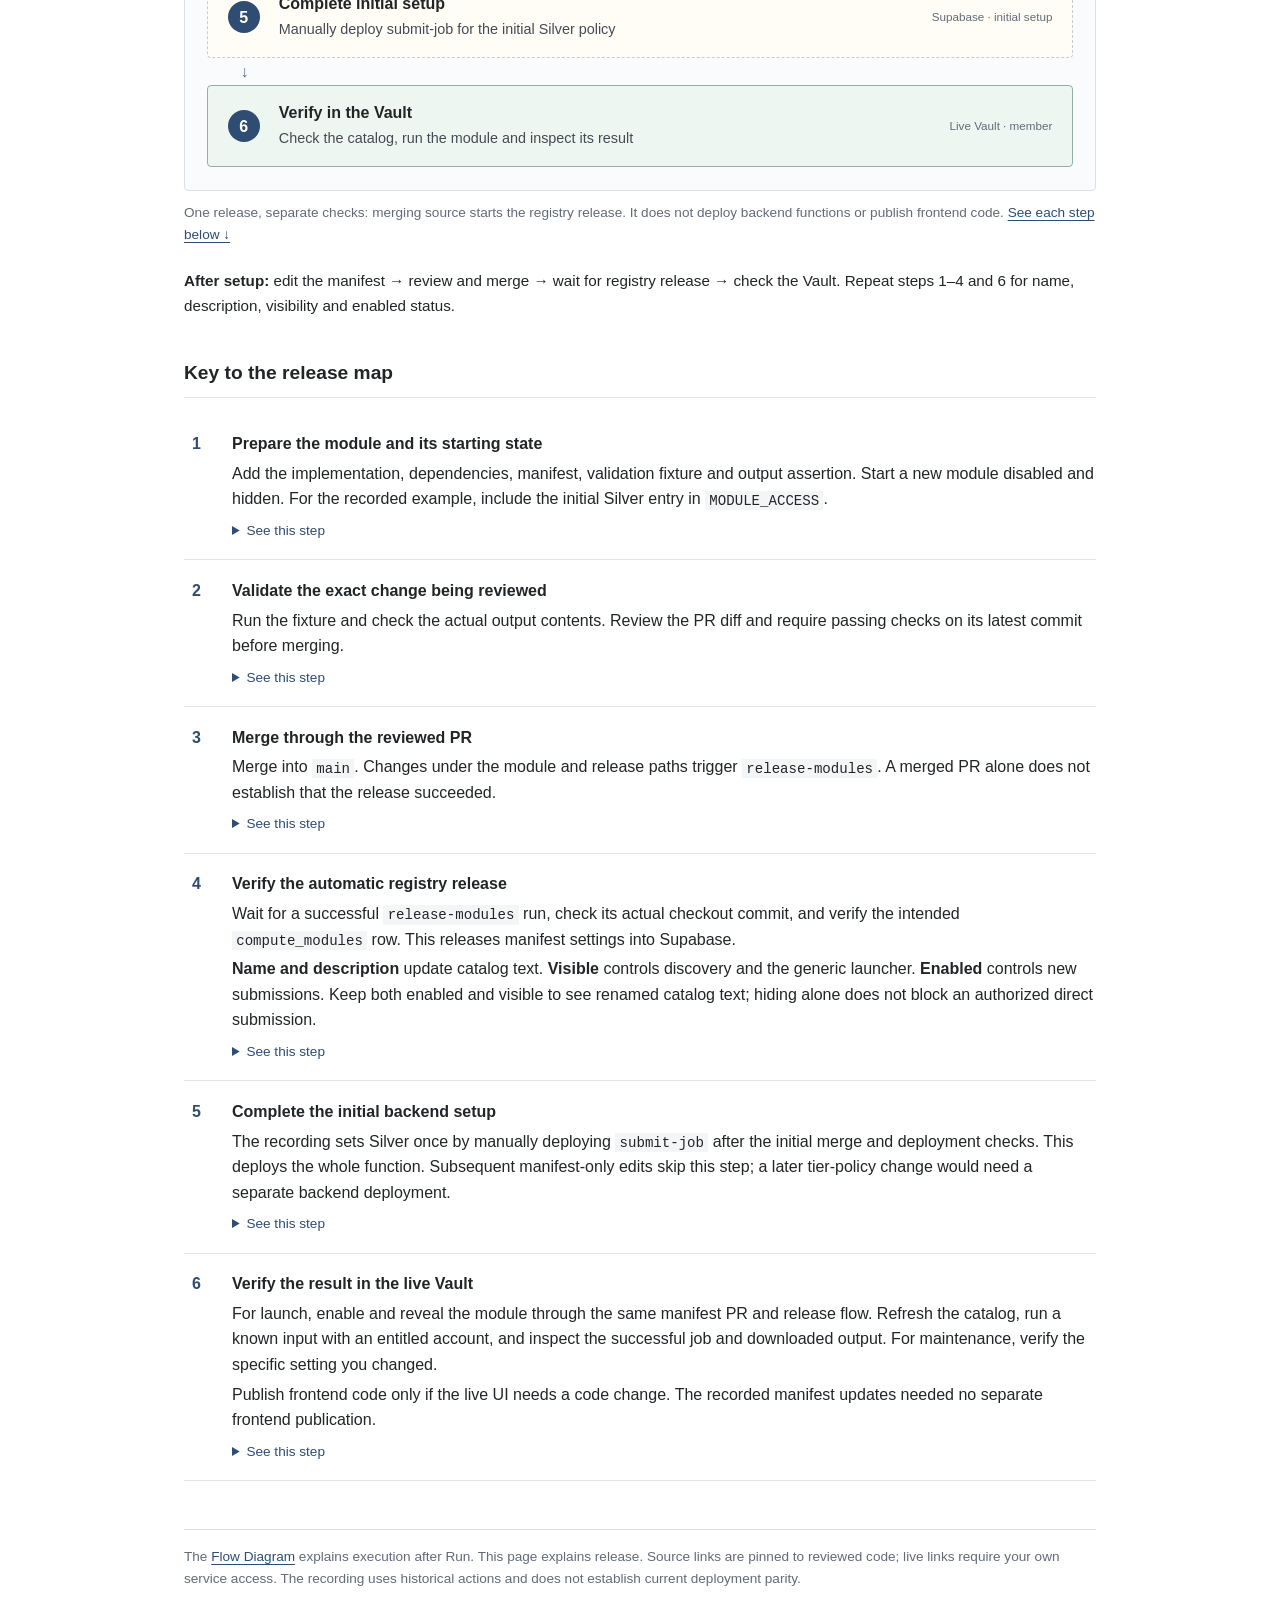
==== commit 0c683e21: "Explain module output storage in release video" ====
--- a/module-release.html
+++ b/module-release.html
@@ -9,14 +9,14 @@
 <h2 id="recording-title">Initial Silver setup and merge-driven maintenance</h2>
 <p>Follow the module files and initial Silver setting, review the PR, and watch the recorded one-time manual deployment. The remaining demonstrations use manifest merges for enablement, name, description, visibility and final disablement. Later tier changes and tier-comparison tests are omitted. Captions explain each step below the footage.</p>
 <video id="module-release-video" controls preload="metadata" playsinline poster="media/module-release-silver-poster.jpg" style="display:block;width:100%;background:#101820" aria-label="SSC Silver setup and merge-driven maintenance walkthrough">
-<source src="media/ssc-module-release-silver.mp4" type="video/mp4">
-<track kind="captions" src="media/ssc-module-release-silver.vtt" srclang="en" label="English">
-<track kind="chapters" src="media/module-release-silver-chapters.vtt" srclang="en" label="Chapters">
+<source src="media/ssc-module-release-silver.mp4?v=storage-20261002" type="video/mp4">
+<track kind="captions" src="media/ssc-module-release-silver.vtt?v=storage-20261002" srclang="en" label="English">
+<track kind="chapters" src="media/module-release-silver-chapters.vtt?v=storage-20261002" srclang="en" label="Chapters">
 <a href="media/ssc-module-release-silver.mp4">Download the full recording</a>
 </video>
-<p class="note">26m13s · 24 chapters. Silent video with captions below the browser footage. Command panels show recorded command output. Initial backend deployment is manual; subsequent manifest changes take effect after release-modules succeeds.</p>
+<p class="note">27m25s · 27 chapters. Silent video with captions below the browser footage. Command panels show recorded command output. The added source walkthrough explains CSV storage, the callback upload and private result downloads. Initial backend deployment is manual; subsequent manifest changes take effect after release-modules succeeds.</p>
 <ol id="module-video-chapters"></ol>
-<p class="note"><a href="media/ssc-module-release-revised.mp4">Previous complete 32m11s recording</a> and <a href="media/ssc-module-release-full.mp4">original 8m53s cut</a> remain available. This edit selects historical actions; the initial Silver policy is shown before PR review, and later tier changes are outside its scope.</p>
+<p class="note"><a href="media/ssc-module-release-revised.mp4">Previous complete 32m11s recording</a> and <a href="media/ssc-module-release-full.mp4">original 8m53s cut</a> remain available. The storage explanation uses source excerpts at app commit 37839b8, not a new execution or live Storage capture. This edit selects historical actions; the initial Silver policy is shown before PR review, and later tier changes are outside its scope.</p>
 <p><a href="media/ssc-module-release-silver.mp4" download>Download MP4</a> · <a href="media/ssc-module-release-silver.vtt">Read captions</a> · <a href="walkthrough.html">Existing runtime walkthrough</a></p>
 <p class="note">Provenance: the initial branch and PR were prepared before filming. Training Echo PR #54 merged during the recorded take. The earlier Coptis-hold capture stalled; its scene is explicitly a later live registry readback, not a reenacted merge. Git operations and deployment use real command output rendered in the isolated browser or an actual provider page refreshed after the command.</p>
 </section>
@@ -40,4 +40,4 @@
 <li id="step-6"><h3>Verify the result in the live Vault</h3><p>For launch, enable and reveal the module through the same manifest PR and release flow. Refresh the catalog, run a known input with an entitled account, and inspect the successful job and downloaded output. For maintenance, verify the specific setting you changed.</p><p>Publish frontend code only if the live UI needs a code change. The recorded manifest updates needed no separate frontend publication.</p><details><summary>See this step</summary><p><a href="https://standardseedvault.com/vault/skills">Open Skill Catalog</a> · <a href="https://standardseedvault.com/vault/runs">Open Runs</a> · <a href="https://github.com/Standard-Seed-Corporation/pixel-perfect-clone-47795/pull/56">Recorded enablement PR #56</a>. PR #57 also hid the module, so its footage demonstrates hiding rather than the renamed card. PR #59 disabled and hid Training Echo after the demonstration.</p><p id="coptis-release">Coptis activation remains with the SSC team: validate its own fixture, verify Gold admission, then use the reviewed enablement and release flow. Training Echo does not prove Coptis readiness.</p></details></li>
 </ol>
 <footer>The <a href="./">Flow Diagram</a> explains execution after Run. This page explains release. Source links are pinned to reviewed code; live links require your own service access. The recording uses historical actions and does not establish current deployment parity.</footer>
-</main><script src="module-release-video.js?v=silver-20261002"></script></body></html>
+</main><script src="module-release-video.js?v=storage-20261002"></script></body></html>
